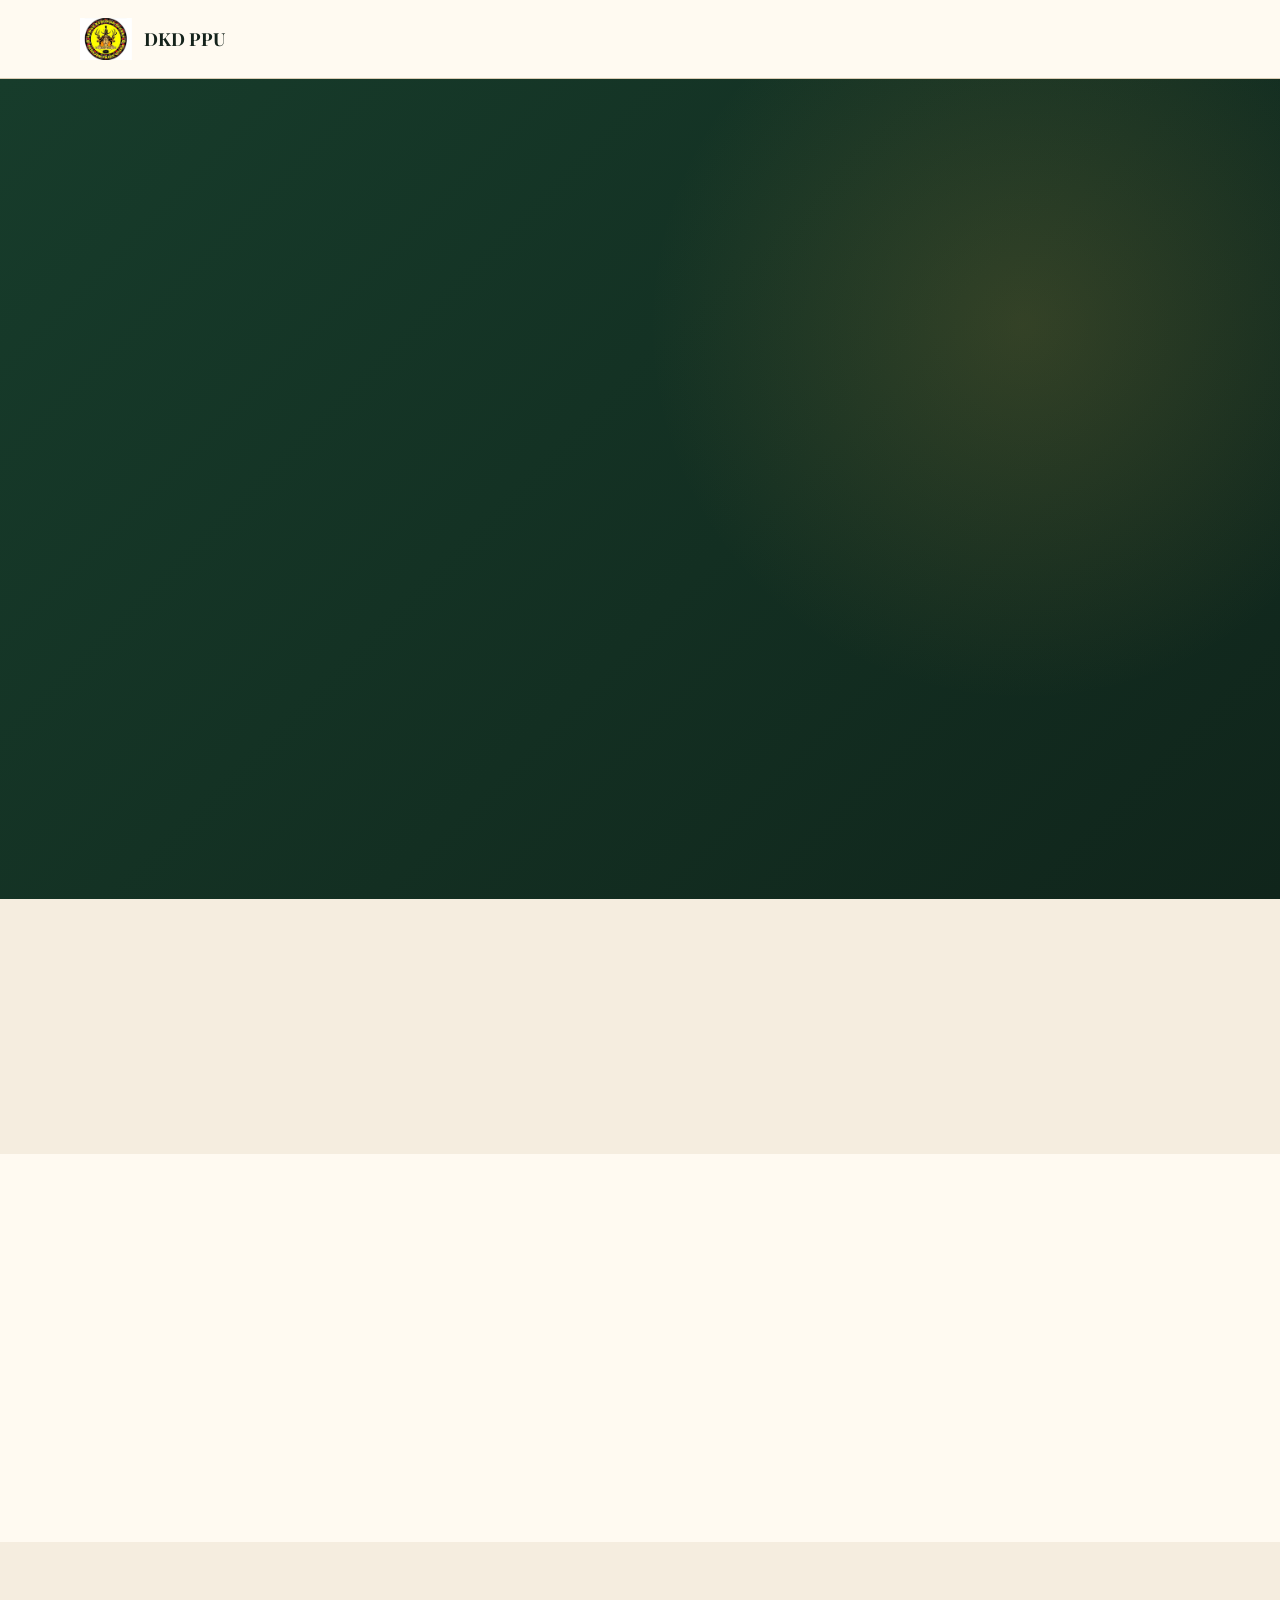
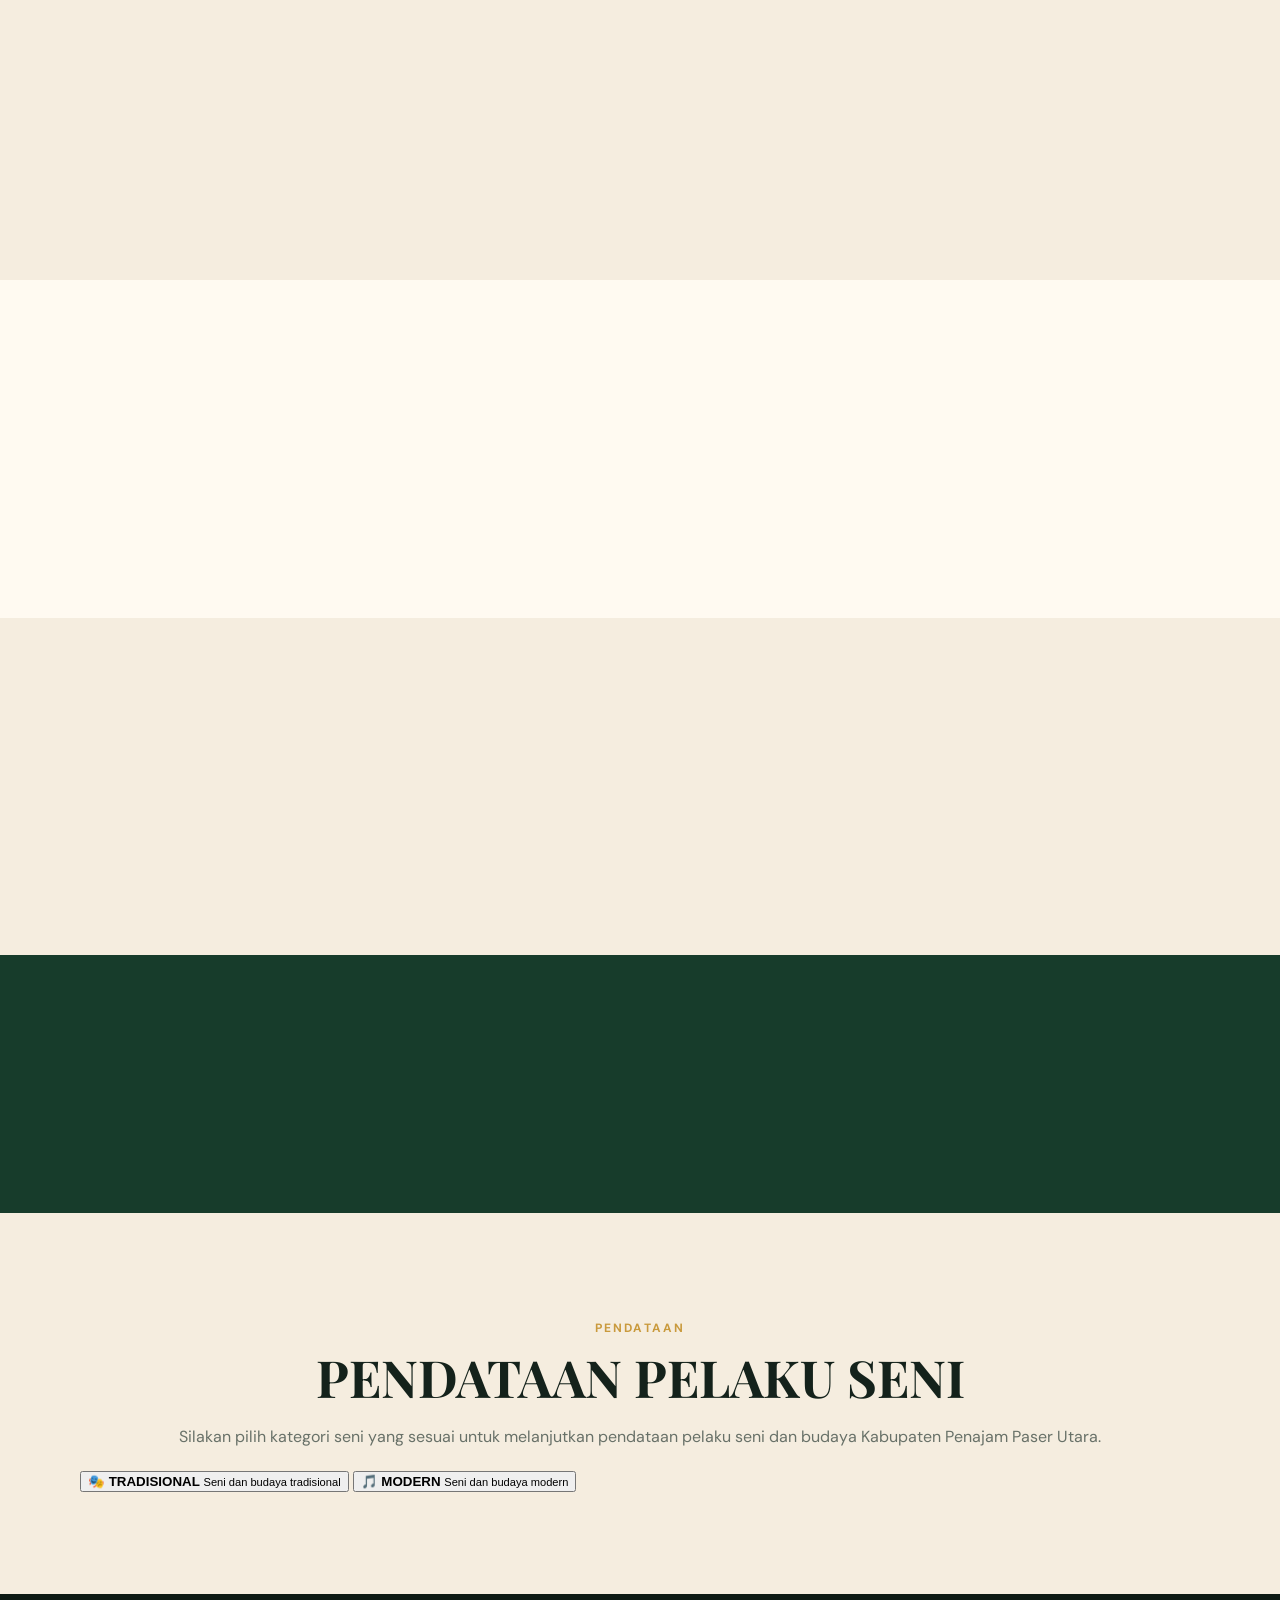
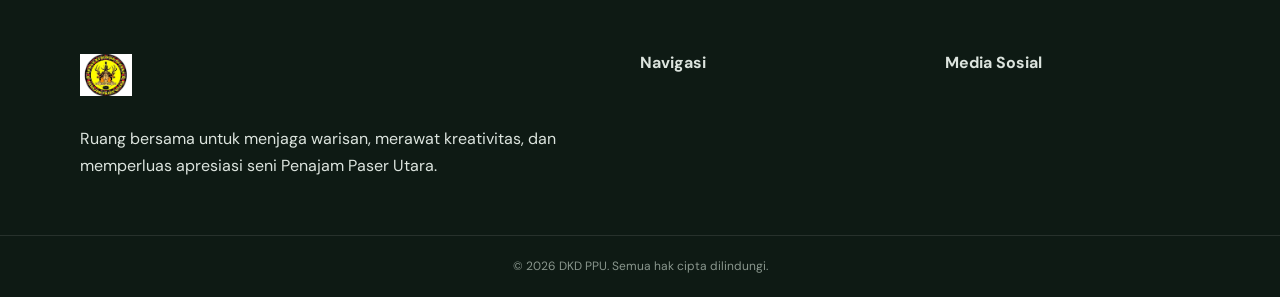
==== index.html @ d5e1d44a "Tambah halaman pendataan pelaku seni" ====
<!doctype html>
<html lang="id">
<head>
<meta charset="utf-8"><meta name="viewport" content="width=device-width,initial-scale=1">
<meta name="description" content="Dewan Kesenian Daerah Penajam Paser Utara">
<title>DKD PPU</title>
<link rel="icon" href="assets/logo-dkd-ppu.png">
<link rel="stylesheet" href="style.css">
</head>
<body>
<header class="site-header"><div class="container nav-wrap">
<a class="brand" href="#beranda"><img src="assets/logo-dkd-ppu.png"><span><strong id="brand-name">DKD PPU</strong><small id="brand-tagline"></small></span></a>
<button class="menu-toggle">☰</button><nav class="nav" id="nav"></nav>
</div></header>
<main>
<section id="beranda" class="hero section"><div class="container hero-grid">
<div class="hero-copy reveal"><span class="eyebrow" id="hero-eyebrow"></span><h1 id="hero-title"></h1><p id="hero-text"></p><div class="hero-actions"><a class="btn btn-primary" href="#program">Lihat Program</a><a class="btn btn-ghost" href="#kontak">Hubungi DKD PPU</a></div></div>
<div class="hero-art reveal"><div class="sun"></div><div class="art-ring ring-1"></div><div class="art-ring ring-2"></div><div class="mask-art">✦</div><div class="leaf leaf-1">❯</div><div class="leaf leaf-2">❮</div><div class="art-caption">TRADISI × EKSPRESI BARU</div></div>
</div></section>
<section id="profil" class="section section-light"><div class="container two-col"><div class="section-heading reveal"><span class="eyebrow">Tentang Kami</span><h2 id="profile-title"></h2></div><div class="reveal"><p id="profile-text"></p><div class="mini-stats" id="stats"></div></div></div></section>
<section id="program" class="section"><div class="container"><div class="section-heading center reveal"><span class="eyebrow">Program</span><h2>Satu Panggung untuk Banyak Ekspresi</h2><p>Kelola program langsung dari menu admin.</p></div><div class="card-grid" id="program-list"></div></div></section>
<section id="berita" class="section section-light"><div class="container"><div class="section-heading reveal"><span class="eyebrow">Berita</span><h2>Kabar Terbaru DKD PPU</h2></div><div class="news-grid" id="news-list"></div></div></section>
<section id="galeri" class="section"><div class="container"><div class="section-heading center reveal"><span class="eyebrow">Galeri</span><h2>Ruang Visual dan Karya</h2></div><div class="gallery-grid" id="gallery-list"></div></div></section>
<section id="agenda" class="section section-light"><div class="container"><div class="section-heading reveal"><span class="eyebrow">Agenda</span><h2>Agenda Kegiatan</h2></div><div class="agenda-list" id="agenda-list"></div></div></section>
<section id="kontak" class="section contact-section"><div class="container contact-card reveal"><div><span class="eyebrow">Kontak</span><h2 id="contact-title"></h2><p id="contact-intro"></p></div><div class="contact-details" id="contact-details"></div></div></section>
<section id="pendataan" class="section section-light">
  <div class="container">
    <div class="section-heading center">
      <span class="eyebrow">PENDATAAN</span>
      <h2>PENDATAAN PELAKU SENI</h2>
      <p>
        Silakan pilih kategori seni yang sesuai untuk melanjutkan pendataan
        pelaku seni dan budaya Kabupaten Penajam Paser Utara.
      </p>
    </div>

    <div class="pendataan-pilihan">
      <button type="button" class="pendataan-card" onclick="pilihKategori('TRADISIONAL')">
        <span class="pendataan-icon">🎭</span>
        <strong>TRADISIONAL</strong>
        <small>Seni dan budaya tradisional</small>
      </button>

      <button type="button" class="pendataan-card" onclick="pilihKategori('MODERN')">
        <span class="pendataan-icon">🎵</span>
        <strong>MODERN</strong>
        <small>Seni dan budaya modern</small>
      </button>
    </div>

    <div id="form-pendataan" class="pendataan-form-wrap" style="display:none;">
      <form id="formPelakuSeni">

        <input type="hidden" id="kategori" name="kategori">

        <h3>Form Pendataan Pelaku Seni</h3>
        <p id="kategoriTerpilih"></p>

        <div class="form-group">
          <label for="nama_individu_group">
            Nama Individu atau Group <span>*</span>
          </label>
          <input
            type="text"
            id="nama_individu_group"
            name="nama_individu_group"
            required
            placeholder="Masukkan nama individu atau group">
        </div>

        <div class="form-group">
          <label for="jenis_pelaku">Jenis Pelaku</label>
          <select id="jenis_pelaku" name="jenis_pelaku">
            <option value="">-- Pilih Jenis Pelaku --</option>
            <option value="Seniman">Seniman</option>
            <option value="Sanggar">Sanggar</option>
            <option value="Komunitas">Komunitas</option>
            <option value="Pelaku Budaya">Pelaku Budaya</option>
            <option value="Band">Band</option>
          </select>
        </div>

        <div class="form-group">
          <label for="bidang_seni">Bidang Seni</label>
          <select id="bidang_seni" name="bidang_seni">
            <option value="">-- Pilih Bidang Seni --</option>
            <option value="Seni Musik">Seni Musik</option>
            <option value="Seni Tari">Seni Tari</option>
            <option value="Seni Teater">Seni Teater</option>
            <option value="Seni Rupa">Seni Rupa</option>
            <option value="Seni Sastra">Seni Sastra</option>
            <option value="Seni Tradisi">Seni Tradisi</option>
            <option value="Seni Film">Seni Film</option>
            <option value="Seni Pertunjukan">Seni Pertunjukan</option>
            <option value="Lainnya">Lainnya</option>
          </select>
        </div>

        <div class="form-row">
          <div class="form-group">
            <label for="kecamatan">Kecamatan</label>
            <input
              type="text"
              id="kecamatan"
              name="kecamatan"
              placeholder="Nama kecamatan">
          </div>

          <div class="form-group">
            <label for="desa_kelurahan">Desa/Kelurahan</label>
            <input
              type="text"
              id="desa_kelurahan"
              name="desa_kelurahan"
              placeholder="Nama desa/kelurahan">
          </div>
        </div>

        <div class="form-group">
          <label for="alamat">Alamat</label>
          <textarea
            id="alamat"
            name="alamat"
            rows="3"
            placeholder="Alamat lengkap"></textarea>
        </div>

        <div class="form-group">
          <label for="nomor_whatsapp">Nomor WhatsApp</label>
          <input
            type="tel"
            id="nomor_whatsapp"
            name="nomor_whatsapp"
            placeholder="Contoh: 081234567890">
        </div>

        <div class="form-group">
          <label for="email">Email</label>
          <input
            type="email"
            id="email"
            name="email"
            placeholder="Alamat email">
        </div>

        <div class="form-group">
          <label for="deskripsi_singkat">Deskripsi Singkat</label>
          <textarea
            id="deskripsi_singkat"
            name="deskripsi_singkat"
            rows="4"
            placeholder="Tuliskan keterangan singkat tentang individu atau group"></textarea>
        </div>

        <div class="pendataan-info">
          <strong>Catatan:</strong>
          Fitur upload foto profil dan lampiran identitas akan diaktifkan
          setelah penyimpanan file aman tersedia.
        </div>

        <button type="submit" class="btn-submit">
          KIRIM DATA PENDATAAN
        </button>

        <div id="hasilPendataan"></div>

      </form>
    </div>
  </div>
</section>
</main>
<footer class="site-footer"><div class="container footer-grid"><div><img class="footer-logo" src="assets/logo-dkd-ppu.png"><p id="footer-text">Ruang bersama untuk menjaga warisan, merawat kreativitas, dan memperluas apresiasi seni Penajam Paser Utara.</p></div><div><strong>Navigasi</strong><div class="footer-links" id="footer-links"></div></div><div><strong>Media Sosial</strong><div class="social-links" id="social-links"></div></div></div><div class="copyright">© 2026 DKD PPU. Semua hak cipta dilindungi.</div></footer>
<div class="modal" id="modal">
  <div class="modal-backdrop"></div>

  <article class="modal-box news-modal">
    <button class="modal-close" aria-label="Tutup">×</button>

    <div class="modal-art" id="modal-art"></div>

    <div class="modal-meta" id="modal-meta"></div>

    <h2 id="modal-title"></h2>

    <p class="modal-excerpt" id="modal-excerpt"></p>

    <div class="modal-content" id="modal-content"></div>
  </article>
</div>
<button class="to-top" id="to-top">↑</button>
  <script>
window.DKD_API_BASE="https://dkd-ppu-media-api.dewankeseniandaerah-kabppu.workers.dev";
</script>
<script src="script.js"></script>
</body>
</html>
---- style.css ----
@import url('https://fonts.googleapis.com/css2?family=DM+Sans:wght@400;500;600;700&family=Playfair+Display:wght@600;700&display=swap');
:root{--ink:#14221b;--green:#173c2b;--gold:#c99a3d;--red:#9f3f2f;--cream:#f5eddf;--paper:#fffaf1;--line:#d9cbb4;--shadow:0 18px 50px rgba(20,34,27,.12);--radius:24px}
*{box-sizing:border-box}html{scroll-behavior:smooth}body{margin:0;font-family:"DM Sans",sans-serif;color:var(--ink);background:var(--paper);line-height:1.7}a{text-decoration:none;color:inherit}.container{width:min(1120px,calc(100% - 40px));margin:auto}.section{padding:100px 0;overflow:hidden}.section-light{background:var(--cream)}
.site-header{position:sticky;top:0;z-index:20;background:rgba(255,250,241,.94);backdrop-filter:blur(12px);border-bottom:1px solid var(--line)}.nav-wrap{min-height:78px;display:flex;align-items:center;justify-content:space-between}.brand{display:flex;gap:12px;align-items:center}.brand img,.footer-logo{width:52px;height:52px;object-fit:contain}.brand strong{display:block;font:700 18px "Playfair Display"}.brand small{color:#6b746d}.nav{display:flex;gap:22px;font-weight:600;font-size:14px}.nav a{padding:28px 0}.menu-toggle{display:none;border:0;background:none;font-size:28px}
.hero{min-height:720px;background:radial-gradient(circle at 80% 30%,rgba(201,154,61,.18),transparent 32%),linear-gradient(135deg,#173c2b,#10251b);color:#fff}.hero-grid{display:grid;grid-template-columns:1.05fr .95fr;gap:60px;align-items:center;min-height:620px}.eyebrow{letter-spacing:.18em;font-size:12px;font-weight:700;color:var(--gold);display:inline-block;margin-bottom:12px}.hero h1{font:700 clamp(48px,7vw,82px)/1.02 "Playfair Display";margin:0 0 24px}.hero p{font-size:18px;max-width:620px;color:#e7eee9}.hero-actions{display:flex;gap:14px;flex-wrap:wrap;margin-top:30px}.btn{display:inline-flex;padding:13px 20px;border-radius:999px;font-weight:700}.btn-primary{background:var(--gold);color:#1d261e}.btn-ghost{border:1px solid rgba(255,255,255,.35)}
.hero-art{height:520px;position:relative;display:grid;place-items:center}.sun{width:290px;height:290px;border-radius:50%;background:rgba(201,154,61,.12);border:1px solid rgba(201,154,61,.35)}.art-ring{position:absolute;border:1px solid rgba(201,154,61,.55);border-radius:50%;animation:spin 20s linear infinite}.ring-1{width:390px;height:390px}.ring-2{width:470px;height:470px;animation-direction:reverse;animation-duration:28s}.mask-art{position:absolute;width:150px;height:150px;border-radius:45%;display:grid;place-items:center;font-size:62px;background:linear-gradient(145deg,var(--gold),#6d3c25);box-shadow:0 25px 80px rgba(0,0,0,.35)}.leaf{position:absolute;font-size:74px;color:var(--red);animation:float 4s ease-in-out infinite}.leaf-1{top:75px;right:20px}.leaf-2{bottom:65px;left:30px}.art-caption{position:absolute;bottom:30px;letter-spacing:.25em;font-size:11px;color:#cbbf9f}
.two-col{display:grid;grid-template-columns:.8fr 1.2fr;gap:80px}.section-heading h2{font:700 clamp(34px,4vw,54px)/1.08 "Playfair Display";margin:0 0 18px}.section-heading p{color:#687168}.mini-stats{display:flex;gap:28px;flex-wrap:wrap;margin-top:35px}.mini-stats div{display:grid}.mini-stats strong{font:700 34px "Playfair Display";color:var(--red)}.mini-stats span{font-size:12px;text-transform:uppercase;letter-spacing:.08em;color:#6b746d}.center{text-align:center}
.card-grid{display:grid;grid-template-columns:repeat(4,1fr);gap:18px;margin-top:50px}.program-card{background:#fffaf1;border:1px solid var(--line);border-radius:var(--radius);padding:24px;min-height:320px;box-shadow:var(--shadow);transition:.35s}.program-card:hover{transform:translateY(-8px)}.card-top{display:flex;justify-content:space-between}.number{color:var(--red)}.tag,.meta{font-size:10px;letter-spacing:.1em;color:#6b746d}.program-icon{font-size:48px;color:var(--gold);margin:35px 0 15px}.program-card h3,.news-card h3,.agenda-item h3{font:700 23px/1.2 "Playfair Display";margin:0 0 10px}.program-card p,.news-card p,.agenda-item p{color:#687168;margin:0}
.news-grid{display:grid;grid-template-columns:repeat(3,1fr);gap:20px;margin-top:45px}.news-card{background:#fff;border:1px solid var(--line);border-radius:var(--radius);overflow:hidden}.news-art{height:180px;display:grid;place-items:center;background:linear-gradient(135deg,var(--green),#bd8e37);font-size:72px;color:#fff}.news-img{width:100%;height:180px;object-fit:cover}.tone-1{background:linear-gradient(135deg,#9f3f2f,#d2a34a)}.tone-2{background:linear-gradient(135deg,#245b42,#9f3f2f)}.news-body{padding:24px}.meta{font-weight:700;color:var(--red);margin-bottom:10px}
.gallery-grid{display:grid;grid-template-columns:repeat(4,1fr);gap:18px;margin-top:45px}.gallery-card{min-height:270px;border:0;border-radius:var(--radius);padding:28px;text-align:left;color:#fff;display:flex;flex-direction:column;justify-content:flex-end;cursor:pointer;box-shadow:var(--shadow);transition:.35s;overflow:hidden}.gallery-card:hover{transform:translateY(-7px)}.gallery-card img{width:calc(100% + 56px);height:180px;object-fit:cover;margin:-28px -28px auto}.gallery-symbol{font-size:80px;align-self:center;margin:auto}.gallery-card strong{font:700 24px "Playfair Display"}.gallery-card small{opacity:.8}.tone-red{background:linear-gradient(150deg,#6e2c24,#ba7d35)}.tone-gold{background:linear-gradient(150deg,#8b6828,#e1bd69);color:#20251f}.tone-green{background:linear-gradient(150deg,#123727,#4f815d)}.tone-dark{background:linear-gradient(150deg,#151d19,#704734)}
.agenda-list{max-width:850px;margin-top:45px;display:grid;gap:14px}.agenda-item{display:flex;gap:24px;align-items:center;background:#fff;border:1px solid var(--line);border-radius:20px;padding:18px 22px}.agenda-date{width:76px;height:76px;border-radius:16px;background:var(--green);color:#fff;display:grid;place-content:center;text-align:center;flex:none}.agenda-date strong{font:700 30px "Playfair Display";line-height:1}.agenda-date span{font-size:11px;letter-spacing:.12em}
.contact-section{background:var(--green);color:#fff}.contact-card{display:grid;grid-template-columns:1fr 1fr;gap:70px;align-items:center}.contact-details{display:grid;grid-template-columns:1fr 1fr;gap:20px}.contact-details div{border-top:1px solid rgba(255,255,255,.2);padding-top:14px}.contact-details small{display:block;color:#cbbf9f}.contact-section .eyebrow{color:var(--gold)}
.site-footer{background:#0e1a14;color:#dce4de;padding:55px 0 0}.footer-grid{display:grid;grid-template-columns:1.4fr .7fr .7fr;gap:50px}.footer-links,.social-links{display:grid;gap:8px;margin-top:12px;color:#aab6ae}.copyright{margin-top:40px;border-top:1px solid rgba(255,255,255,.1);padding:20px;text-align:center;color:#89968d;font-size:12px}
.reveal,.reveal-card{opacity:0;transform:translateY(28px);transition:.7s;transition-delay:var(--delay,0ms)}.visible{opacity:1;transform:none}.modal{position:fixed;inset:0;display:none;place-items:center;z-index:50}.modal.show{display:grid}.modal-backdrop{position:absolute;inset:0;background:rgba(0,0,0,.7)}.modal-box{position:relative;width:min(560px,calc(100% - 30px));background:var(--paper);border-radius:25px;padding:25px;z-index:1}.modal-close{position:absolute;right:15px;top:10px;border:0;background:none;font-size:32px;cursor:pointer}.modal-art{height:280px;border-radius:18px;display:grid;place-items:center;font-size:100px;color:#fff;margin-bottom:20px}.modal-art img{width:100%;height:100%;object-fit:cover;border-radius:18px}.to-top{position:fixed;right:20px;bottom:20px;width:44px;height:44px;border:0;border-radius:50%;background:var(--gold);display:none;z-index:25;cursor:pointer;font-size:20px}.to-top.show{display:block}
@keyframes spin{to{transform:rotate(360deg)}}@keyframes float{50%{transform:translateY(-14px) rotate(5deg)}}
@media(max-width:900px){.nav{display:none;position:absolute;top:78px;left:0;right:0;background:var(--paper);padding:15px 20px;flex-direction:column}.nav.open{display:flex}.nav a{padding:9px 0}.menu-toggle{display:block}.hero-grid,.two-col,.contact-card{grid-template-columns:1fr}.hero-art{height:390px}.card-grid,.gallery-grid{grid-template-columns:repeat(2,1fr)}.news-grid{grid-template-columns:1fr}.footer-grid{grid-template-columns:1fr 1fr}}
@media(max-width:560px){.container{width:calc(100% - 28px)}.section{padding:75px 0}.hero h1{font-size:46px}.hero-art{height:320px}.sun{width:210px;height:210px}.ring-1{width:280px;height:280px}.ring-2{width:340px;height:340px}.card-grid,.gallery-grid,.contact-details,.footer-grid{grid-template-columns:1fr}}
/* =========================
   BERITA LENGKAP
========================= */

.news-clickable{
  cursor:pointer;
  transition:.35s;
}

.news-clickable:hover{
  transform:translateY(-7px);
  box-shadow:var(--shadow);
}

.news-clickable:focus{
  outline:3px solid rgba(201,154,61,.55);
  outline-offset:4px;
}

.news-read{
  display:inline-block;
  margin-top:18px;
  color:var(--red);
  font-weight:700;
  font-size:13px;
}

.news-modal{
  width:min(780px,calc(100% - 30px));
  max-height:90vh;
  overflow-y:auto;
  padding:28px;
}

.news-modal-art{
  height:300px;
  background:linear-gradient(135deg,var(--green),#bd8e37);
}

.news-modal-art span{
  font-size:100px;
}

.modal-meta{
  margin-top:18px;
  color:var(--red);
  font-size:12px;
  font-weight:700;
  letter-spacing:.08em;
  text-transform:uppercase;
}

.news-modal h2{
  font:700 clamp(30px,4vw,48px)/1.12 "Playfair Display";
  margin:10px 0 16px;
}

.modal-excerpt{
  font-size:17px;
  color:#687168;
  border-left:3px solid var(--gold);
  padding-left:16px;
}

.modal-content{
  margin-top:25px;
  font-size:16px;
  line-height:1.85;
}

.modal-content h2,
.modal-content h3,
.modal-content h4{
  font-family:"Playfair Display";
  margin-top:25px;
}

.modal-content a{
  color:var(--red);
  text-decoration:underline;
}

@media(max-width:560px){
  .news-modal{
    padding:20px;
    max-height:88vh;
  }

  .news-modal-art{
    height:210px;
  }
}
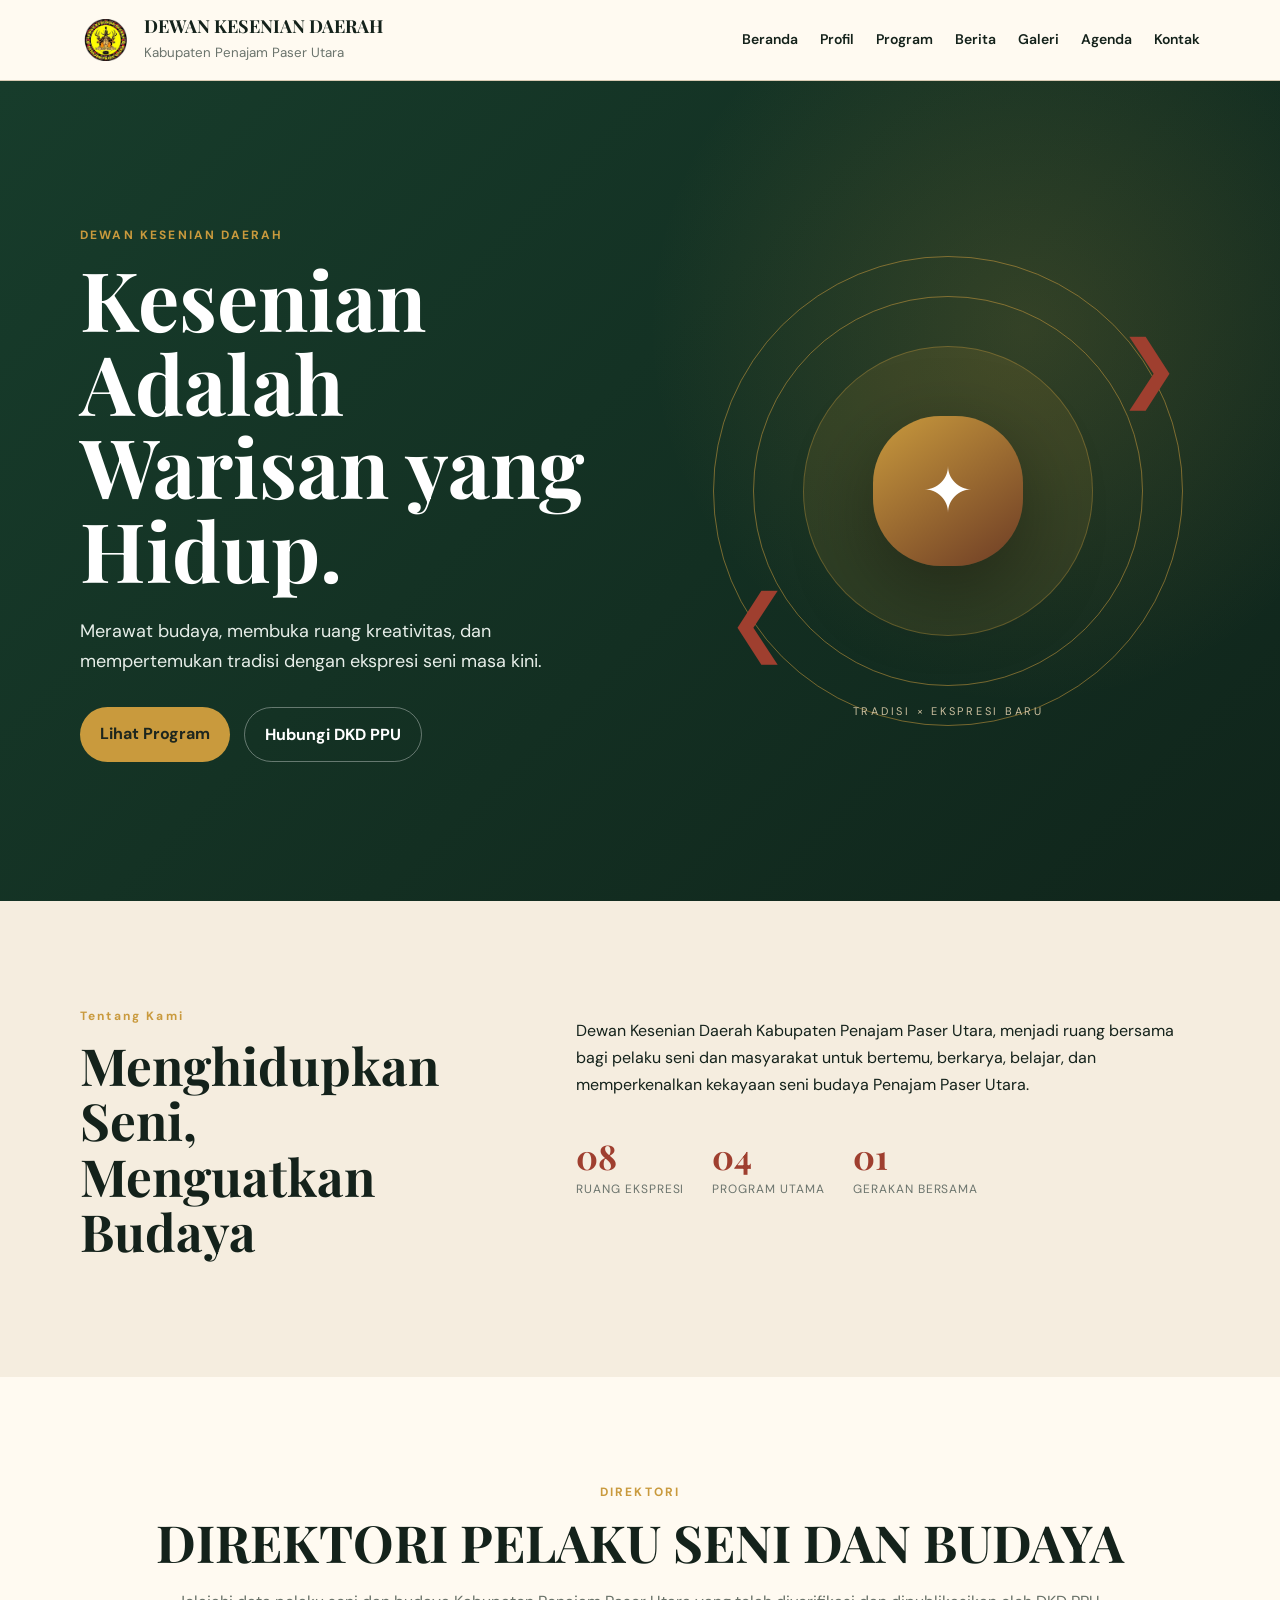
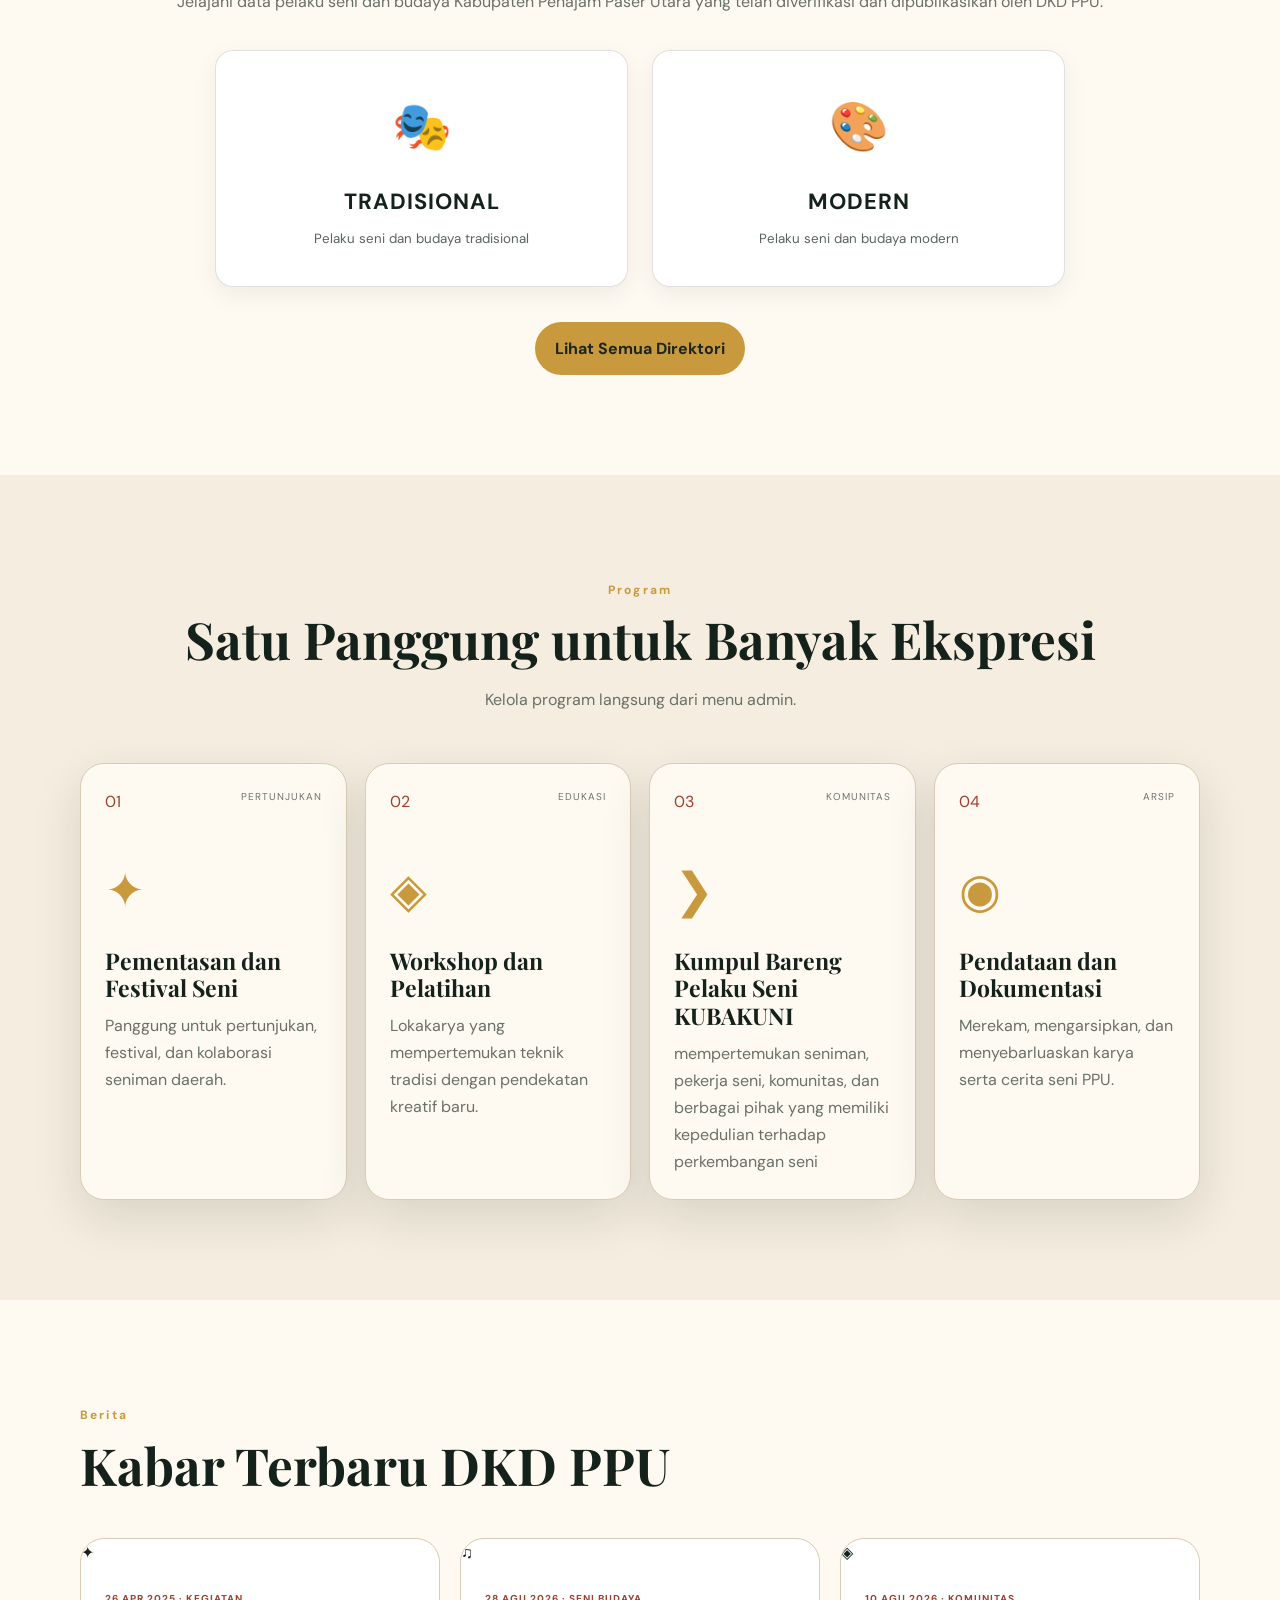
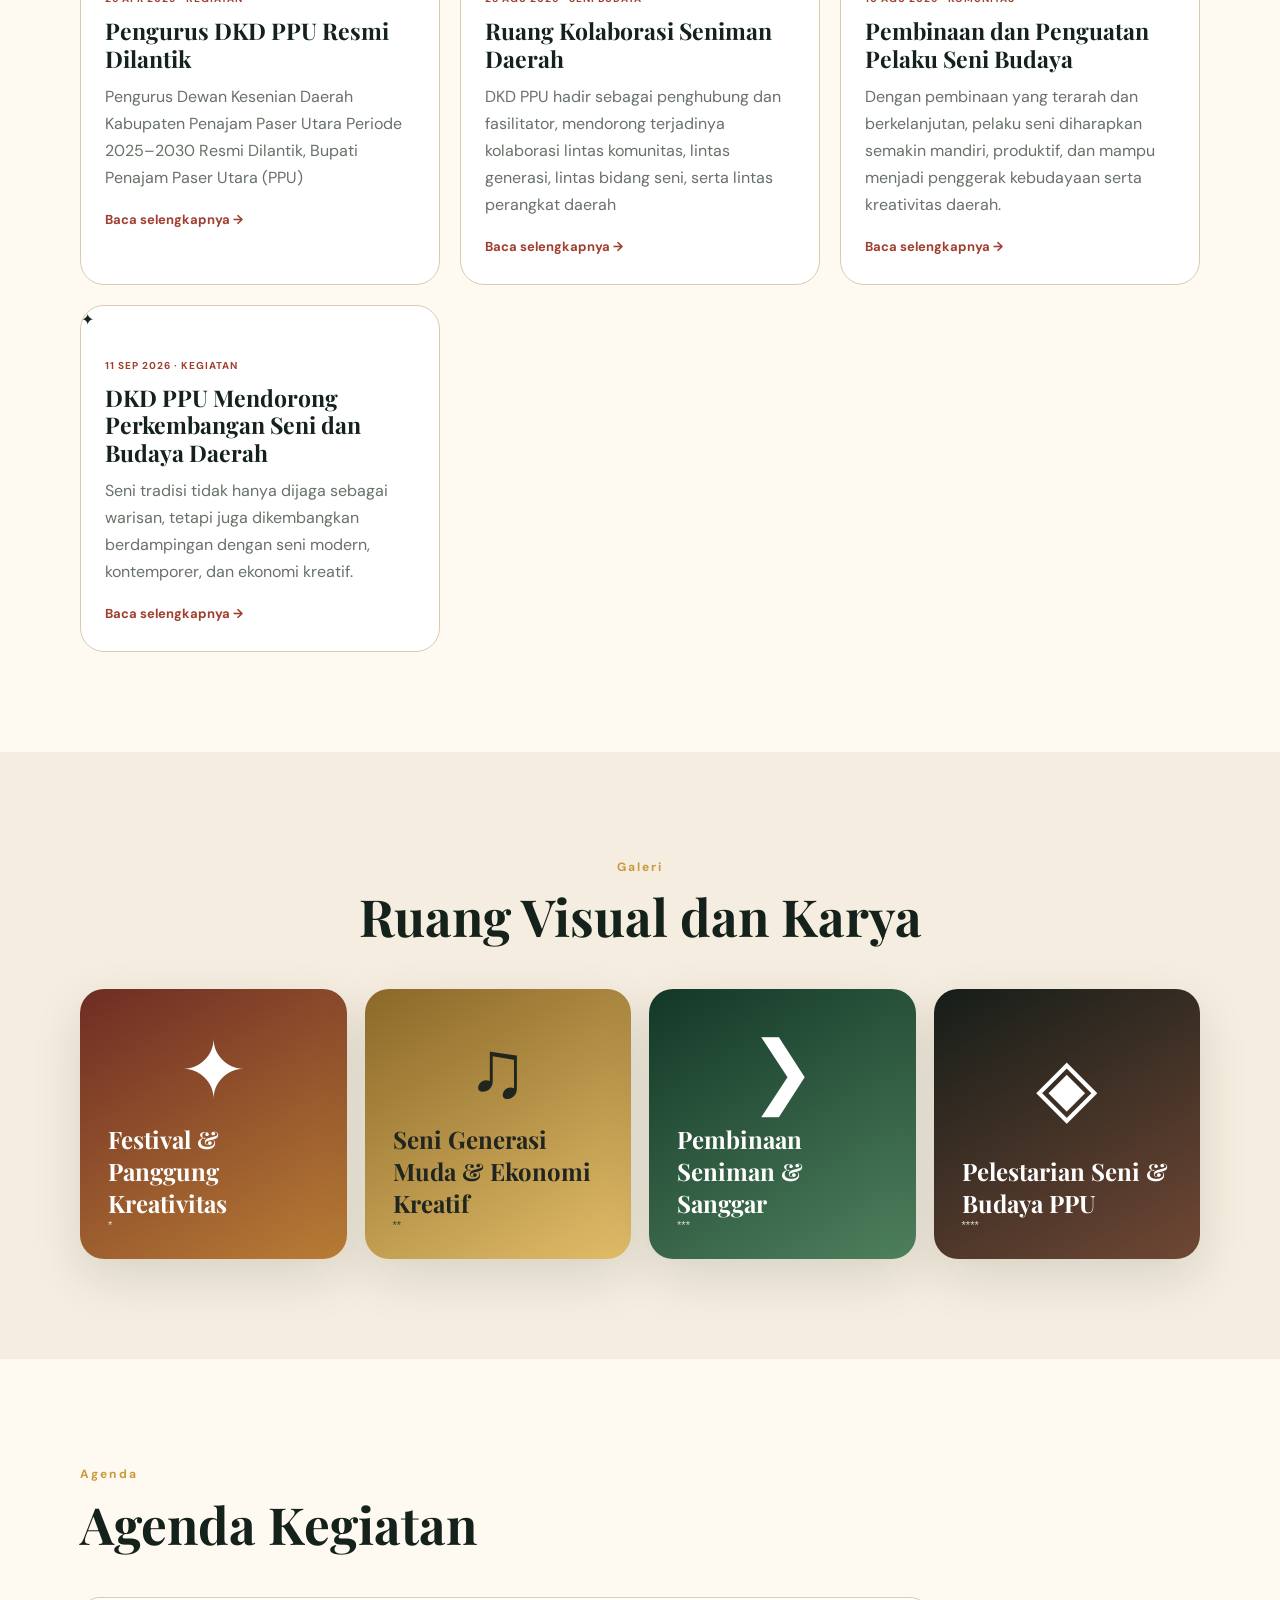
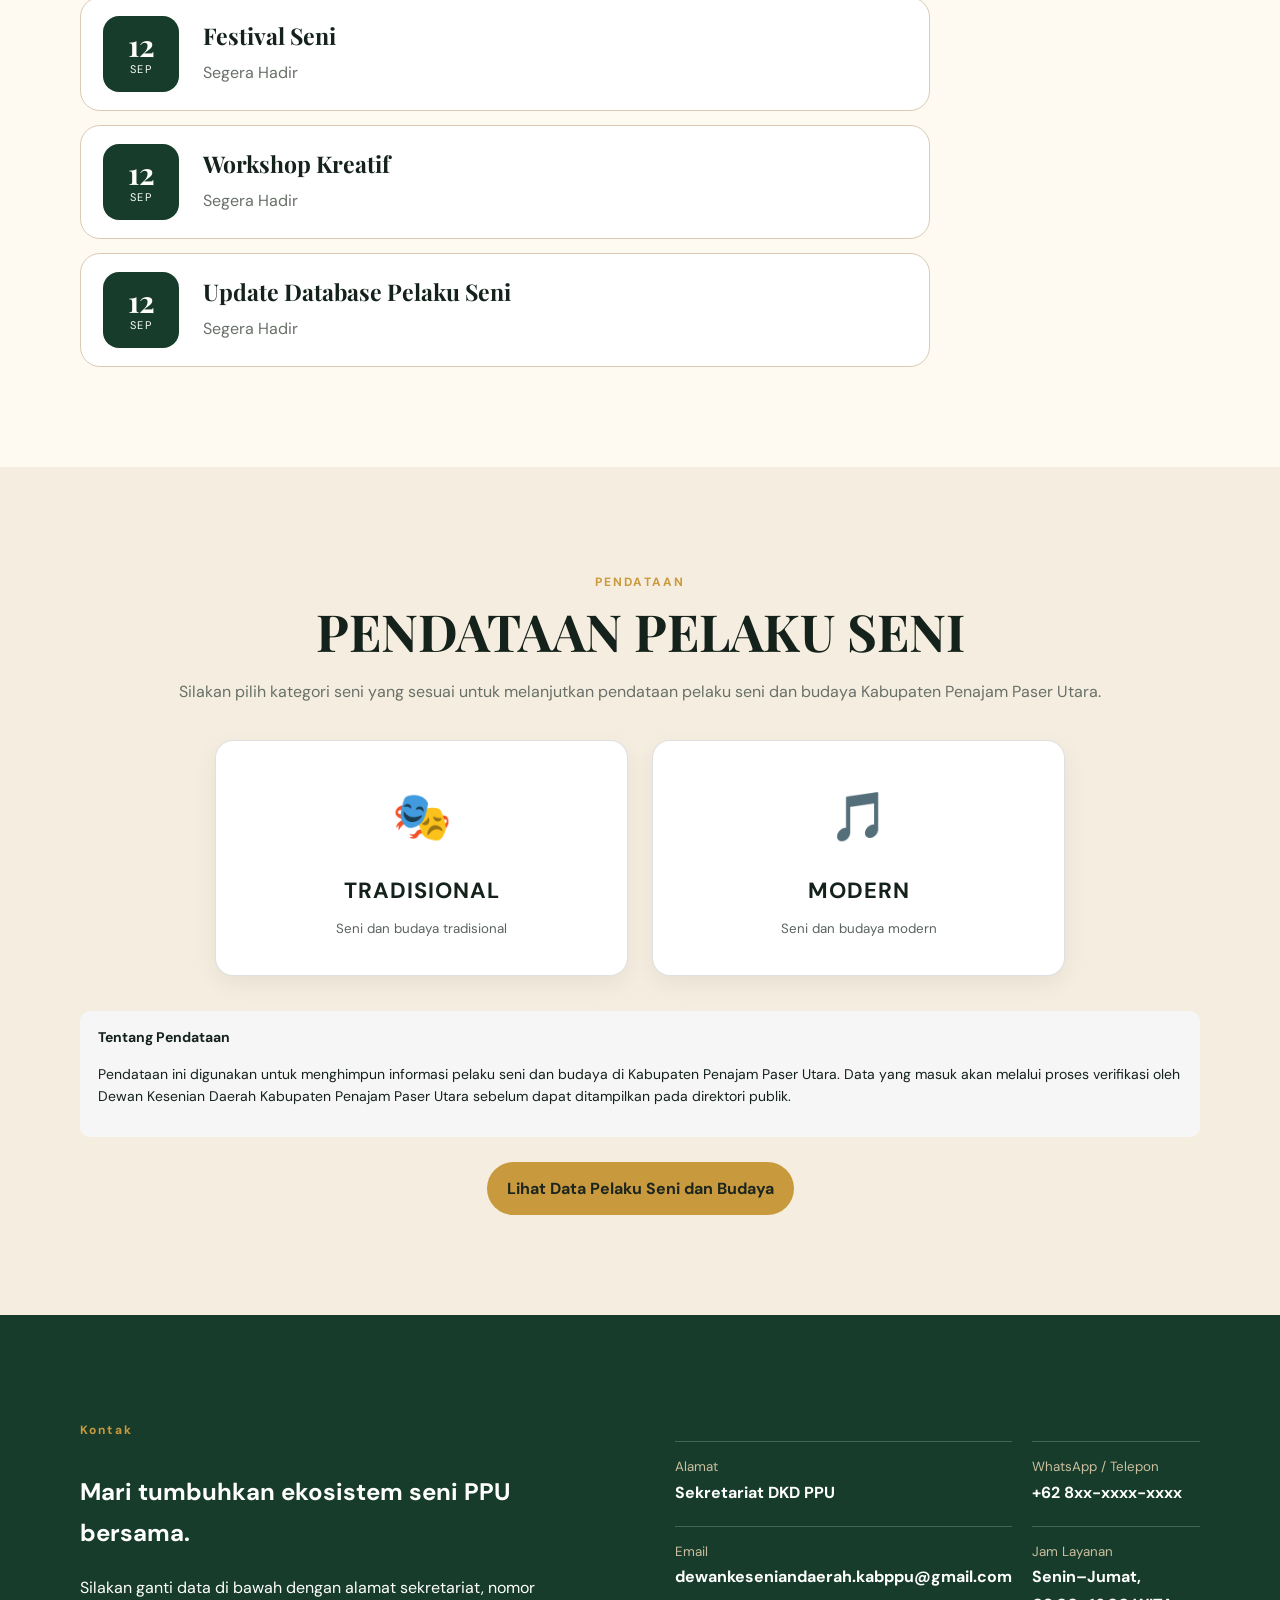
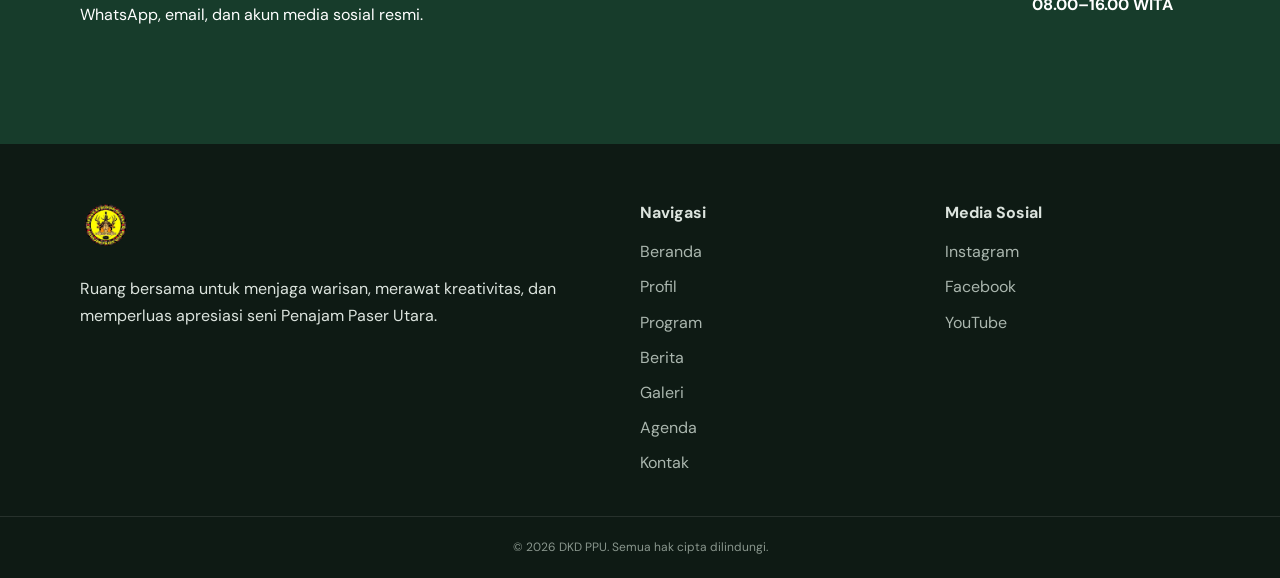
==== commit 104012a6: "Hubungkan halaman utama dengan direktori dan pendataan" ====
--- a/index.html
+++ b/index.html
@@ -1,196 +1,609 @@
 <!doctype html>
 <html lang="id">
 <head>
-<meta charset="utf-8"><meta name="viewport" content="width=device-width,initial-scale=1">
-<meta name="description" content="Dewan Kesenian Daerah Penajam Paser Utara">
+<meta charset="utf-8">
+<meta name="viewport" content="width=device-width,initial-scale=1">
+
+<meta name="description"
+content="Dewan Kesenian Daerah Kabupaten Penajam Paser Utara">
+
 <title>DKD PPU</title>
+
 <link rel="icon" href="assets/logo-dkd-ppu.png">
 <link rel="stylesheet" href="style.css">
 </head>
+
 <body>
-<header class="site-header"><div class="container nav-wrap">
-<a class="brand" href="#beranda"><img src="assets/logo-dkd-ppu.png"><span><strong id="brand-name">DKD PPU</strong><small id="brand-tagline"></small></span></a>
-<button class="menu-toggle">☰</button><nav class="nav" id="nav"></nav>
-</div></header>
+
+<!-- =========================
+     HEADER
+========================= -->
+<header class="site-header">
+  <div class="container nav-wrap">
+
+    <a class="brand" href="#beranda">
+      <img src="assets/logo-dkd-ppu.png" alt="Logo DKD PPU">
+      <span>
+        <strong id="brand-name">DKD PPU</strong>
+        <small id="brand-tagline"></small>
+      </span>
+    </a>
+
+    <button class="menu-toggle" type="button">☰</button>
+
+    <nav class="nav" id="nav"></nav>
+
+  </div>
+</header>
+
+
 <main>
-<section id="beranda" class="hero section"><div class="container hero-grid">
-<div class="hero-copy reveal"><span class="eyebrow" id="hero-eyebrow"></span><h1 id="hero-title"></h1><p id="hero-text"></p><div class="hero-actions"><a class="btn btn-primary" href="#program">Lihat Program</a><a class="btn btn-ghost" href="#kontak">Hubungi DKD PPU</a></div></div>
-<div class="hero-art reveal"><div class="sun"></div><div class="art-ring ring-1"></div><div class="art-ring ring-2"></div><div class="mask-art">✦</div><div class="leaf leaf-1">❯</div><div class="leaf leaf-2">❮</div><div class="art-caption">TRADISI × EKSPRESI BARU</div></div>
-</div></section>
-<section id="profil" class="section section-light"><div class="container two-col"><div class="section-heading reveal"><span class="eyebrow">Tentang Kami</span><h2 id="profile-title"></h2></div><div class="reveal"><p id="profile-text"></p><div class="mini-stats" id="stats"></div></div></div></section>
-<section id="program" class="section"><div class="container"><div class="section-heading center reveal"><span class="eyebrow">Program</span><h2>Satu Panggung untuk Banyak Ekspresi</h2><p>Kelola program langsung dari menu admin.</p></div><div class="card-grid" id="program-list"></div></div></section>
-<section id="berita" class="section section-light"><div class="container"><div class="section-heading reveal"><span class="eyebrow">Berita</span><h2>Kabar Terbaru DKD PPU</h2></div><div class="news-grid" id="news-list"></div></div></section>
-<section id="galeri" class="section"><div class="container"><div class="section-heading center reveal"><span class="eyebrow">Galeri</span><h2>Ruang Visual dan Karya</h2></div><div class="gallery-grid" id="gallery-list"></div></div></section>
-<section id="agenda" class="section section-light"><div class="container"><div class="section-heading reveal"><span class="eyebrow">Agenda</span><h2>Agenda Kegiatan</h2></div><div class="agenda-list" id="agenda-list"></div></div></section>
-<section id="kontak" class="section contact-section"><div class="container contact-card reveal"><div><span class="eyebrow">Kontak</span><h2 id="contact-title"></h2><p id="contact-intro"></p></div><div class="contact-details" id="contact-details"></div></div></section>
+
+<!-- =========================
+     BERANDA
+========================= -->
+<section id="beranda" class="hero section">
+
+  <div class="container hero-grid">
+
+    <div class="hero-copy reveal">
+
+      <span class="eyebrow" id="hero-eyebrow"></span>
+
+      <h1 id="hero-title"></h1>
+
+      <p id="hero-text"></p>
+
+      <div class="hero-actions">
+
+        <a class="btn btn-primary" href="#program">
+          Lihat Program
+        </a>
+
+        <a class="btn btn-ghost" href="#kontak">
+          Hubungi DKD PPU
+        </a>
+
+      </div>
+
+    </div>
+
+
+    <div class="hero-art reveal">
+
+      <div class="sun"></div>
+
+      <div class="art-ring ring-1"></div>
+      <div class="art-ring ring-2"></div>
+
+      <div class="mask-art">✦</div>
+
+      <div class="leaf leaf-1">❯</div>
+      <div class="leaf leaf-2">❮</div>
+
+      <div class="art-caption">
+        TRADISI × EKSPRESI BARU
+      </div>
+
+    </div>
+
+  </div>
+
+</section>
+
+
+<!-- =========================
+     PROFIL
+========================= -->
+<section id="profil" class="section section-light">
+
+  <div class="container two-col">
+
+    <div class="section-heading reveal">
+
+      <span class="eyebrow">
+        Tentang Kami
+      </span>
+
+      <h2 id="profile-title"></h2>
+
+    </div>
+
+
+    <div class="reveal">
+
+      <p id="profile-text"></p>
+
+      <div class="mini-stats" id="stats"></div>
+
+    </div>
+
+  </div>
+
+</section>
+
+
+<!-- =========================
+     DIREKTORI
+========================= -->
+<section id="direktori" class="section">
+
+  <div class="container">
+
+    <div class="section-heading center reveal">
+
+      <span class="eyebrow">
+        DIREKTORI
+      </span>
+
+      <h2>
+        DIREKTORI PELAKU SENI DAN BUDAYA
+      </h2>
+
+      <p>
+        Jelajahi data pelaku seni dan budaya Kabupaten
+        Penajam Paser Utara yang telah diverifikasi dan
+        dipublikasikan oleh DKD PPU.
+      </p>
+
+    </div>
+
+
+    <div class="pendataan-pilihan">
+
+      <a
+        href="direktori-pelaku-seni.html?kategori=TRADISIONAL"
+        class="pendataan-card">
+
+        <span class="pendataan-icon">
+          🎭
+        </span>
+
+        <strong>
+          TRADISIONAL
+        </strong>
+
+        <small>
+          Pelaku seni dan budaya tradisional
+        </small>
+
+      </a>
+
+
+      <a
+        href="direktori-pelaku-seni.html?kategori=MODERN"
+        class="pendataan-card">
+
+        <span class="pendataan-icon">
+          🎨
+        </span>
+
+        <strong>
+          MODERN
+        </strong>
+
+        <small>
+          Pelaku seni dan budaya modern
+        </small>
+
+      </a>
+
+    </div>
+
+
+    <div style="text-align:center;margin-top:30px;">
+
+      <a
+        href="direktori-pelaku-seni.html"
+        class="btn btn-primary">
+
+        Lihat Semua Direktori
+
+      </a>
+
+    </div>
+
+  </div>
+
+</section>
+
+
+<!-- =========================
+     PROGRAM
+========================= -->
+<section id="program" class="section section-light">
+
+  <div class="container">
+
+    <div class="section-heading center reveal">
+
+      <span class="eyebrow">
+        Program
+      </span>
+
+      <h2>
+        Satu Panggung untuk Banyak Ekspresi
+      </h2>
+
+      <p>
+        Kelola program langsung dari menu admin.
+      </p>
+
+    </div>
+
+    <div
+      class="card-grid"
+      id="program-list">
+    </div>
+
+  </div>
+
+</section>
+
+
+<!-- =========================
+     BERITA
+========================= -->
+<section id="berita" class="section">
+
+  <div class="container">
+
+    <div class="section-heading reveal">
+
+      <span class="eyebrow">
+        Berita
+      </span>
+
+      <h2>
+        Kabar Terbaru DKD PPU
+      </h2>
+
+    </div>
+
+    <div
+      class="news-grid"
+      id="news-list">
+    </div>
+
+  </div>
+
+</section>
+
+
+<!-- =========================
+     GALERI
+========================= -->
+<section id="galeri" class="section section-light">
+
+  <div class="container">
+
+    <div class="section-heading center reveal">
+
+      <span class="eyebrow">
+        Galeri
+      </span>
+
+      <h2>
+        Ruang Visual dan Karya
+      </h2>
+
+    </div>
+
+    <div
+      class="gallery-grid"
+      id="gallery-list">
+    </div>
+
+  </div>
+
+</section>
+
+
+<!-- =========================
+     AGENDA
+========================= -->
+<section id="agenda" class="section">
+
+  <div class="container">
+
+    <div class="section-heading reveal">
+
+      <span class="eyebrow">
+        Agenda
+      </span>
+
+      <h2>
+        Agenda Kegiatan
+      </h2>
+
+    </div>
+
+    <div
+      class="agenda-list"
+      id="agenda-list">
+    </div>
+
+  </div>
+
+</section>
+
+
+<!-- =========================
+     PENDATAAN
+========================= -->
 <section id="pendataan" class="section section-light">
+
   <div class="container">
+
     <div class="section-heading center">
-      <span class="eyebrow">PENDATAAN</span>
-      <h2>PENDATAAN PELAKU SENI</h2>
+
+      <span class="eyebrow">
+        PENDATAAN
+      </span>
+
+      <h2>
+        PENDATAAN PELAKU SENI
+      </h2>
+
       <p>
-        Silakan pilih kategori seni yang sesuai untuk melanjutkan pendataan
-        pelaku seni dan budaya Kabupaten Penajam Paser Utara.
+        Silakan pilih kategori seni yang sesuai untuk
+        melanjutkan pendataan pelaku seni dan budaya
+        Kabupaten Penajam Paser Utara.
       </p>
-    </div>
+
+    </div>
+
 
     <div class="pendataan-pilihan">
-      <button type="button" class="pendataan-card" onclick="pilihKategori('TRADISIONAL')">
-        <span class="pendataan-icon">🎭</span>
-        <strong>TRADISIONAL</strong>
-        <small>Seni dan budaya tradisional</small>
-      </button>
-
-      <button type="button" class="pendataan-card" onclick="pilihKategori('MODERN')">
-        <span class="pendataan-icon">🎵</span>
-        <strong>MODERN</strong>
-        <small>Seni dan budaya modern</small>
-      </button>
-    </div>
-
-    <div id="form-pendataan" class="pendataan-form-wrap" style="display:none;">
-      <form id="formPelakuSeni">
-
-        <input type="hidden" id="kategori" name="kategori">
-
-        <h3>Form Pendataan Pelaku Seni</h3>
-        <p id="kategoriTerpilih"></p>
-
-        <div class="form-group">
-          <label for="nama_individu_group">
-            Nama Individu atau Group <span>*</span>
-          </label>
-          <input
-            type="text"
-            id="nama_individu_group"
-            name="nama_individu_group"
-            required
-            placeholder="Masukkan nama individu atau group">
-        </div>
-
-        <div class="form-group">
-          <label for="jenis_pelaku">Jenis Pelaku</label>
-          <select id="jenis_pelaku" name="jenis_pelaku">
-            <option value="">-- Pilih Jenis Pelaku --</option>
-            <option value="Seniman">Seniman</option>
-            <option value="Sanggar">Sanggar</option>
-            <option value="Komunitas">Komunitas</option>
-            <option value="Pelaku Budaya">Pelaku Budaya</option>
-            <option value="Band">Band</option>
-          </select>
-        </div>
-
-        <div class="form-group">
-          <label for="bidang_seni">Bidang Seni</label>
-          <select id="bidang_seni" name="bidang_seni">
-            <option value="">-- Pilih Bidang Seni --</option>
-            <option value="Seni Musik">Seni Musik</option>
-            <option value="Seni Tari">Seni Tari</option>
-            <option value="Seni Teater">Seni Teater</option>
-            <option value="Seni Rupa">Seni Rupa</option>
-            <option value="Seni Sastra">Seni Sastra</option>
-            <option value="Seni Tradisi">Seni Tradisi</option>
-            <option value="Seni Film">Seni Film</option>
-            <option value="Seni Pertunjukan">Seni Pertunjukan</option>
-            <option value="Lainnya">Lainnya</option>
-          </select>
-        </div>
-
-        <div class="form-row">
-          <div class="form-group">
-            <label for="kecamatan">Kecamatan</label>
-            <input
-              type="text"
-              id="kecamatan"
-              name="kecamatan"
-              placeholder="Nama kecamatan">
-          </div>
-
-          <div class="form-group">
-            <label for="desa_kelurahan">Desa/Kelurahan</label>
-            <input
-              type="text"
-              id="desa_kelurahan"
-              name="desa_kelurahan"
-              placeholder="Nama desa/kelurahan">
-          </div>
-        </div>
-
-        <div class="form-group">
-          <label for="alamat">Alamat</label>
-          <textarea
-            id="alamat"
-            name="alamat"
-            rows="3"
-            placeholder="Alamat lengkap"></textarea>
-        </div>
-
-        <div class="form-group">
-          <label for="nomor_whatsapp">Nomor WhatsApp</label>
-          <input
-            type="tel"
-            id="nomor_whatsapp"
-            name="nomor_whatsapp"
-            placeholder="Contoh: 081234567890">
-        </div>
-
-        <div class="form-group">
-          <label for="email">Email</label>
-          <input
-            type="email"
-            id="email"
-            name="email"
-            placeholder="Alamat email">
-        </div>
-
-        <div class="form-group">
-          <label for="deskripsi_singkat">Deskripsi Singkat</label>
-          <textarea
-            id="deskripsi_singkat"
-            name="deskripsi_singkat"
-            rows="4"
-            placeholder="Tuliskan keterangan singkat tentang individu atau group"></textarea>
-        </div>
-
-        <div class="pendataan-info">
-          <strong>Catatan:</strong>
-          Fitur upload foto profil dan lampiran identitas akan diaktifkan
-          setelah penyimpanan file aman tersedia.
-        </div>
-
-        <button type="submit" class="btn-submit">
-          KIRIM DATA PENDATAAN
-        </button>
-
-        <div id="hasilPendataan"></div>
-
-      </form>
-    </div>
-  </div>
-</section>
+
+      <!-- TRADISIONAL -->
+
+      <a
+        href="data-pelaku-seni.html?kategori=TRADISIONAL"
+        class="pendataan-card">
+
+        <span class="pendataan-icon">
+          🎭
+        </span>
+
+        <strong>
+          TRADISIONAL
+        </strong>
+
+        <small>
+          Seni dan budaya tradisional
+        </small>
+
+      </a>
+
+
+      <!-- MODERN -->
+
+      <a
+        href="data-pelaku-seni.html?kategori=MODERN"
+        class="pendataan-card">
+
+        <span class="pendataan-icon">
+          🎵
+        </span>
+
+        <strong>
+          MODERN
+        </strong>
+
+        <small>
+          Seni dan budaya modern
+        </small>
+
+      </a>
+
+    </div>
+
+
+    <!-- PENJELASAN -->
+
+    <div
+      class="pendataan-info"
+      style="margin-top:30px;">
+
+      <strong>
+        Tentang Pendataan
+      </strong>
+
+      <p>
+        Pendataan ini digunakan untuk menghimpun informasi
+        pelaku seni dan budaya di Kabupaten Penajam Paser Utara.
+        Data yang masuk akan melalui proses verifikasi oleh
+        Dewan Kesenian Daerah Kabupaten Penajam Paser Utara
+        sebelum dapat ditampilkan pada direktori publik.
+      </p>
+
+    </div>
+
+
+    <!-- LINK KE DIREKTORI -->
+
+    <div
+      style="
+        text-align:center;
+        margin-top:25px;
+      ">
+
+      <a
+        href="direktori-pelaku-seni.html"
+        class="btn btn-primary">
+
+        Lihat Data Pelaku Seni dan Budaya
+
+      </a>
+
+    </div>
+
+  </div>
+
+</section>
+
+
+<!-- =========================
+     KONTAK
+========================= -->
+<section id="kontak" class="section contact-section">
+
+  <div class="container contact-card reveal">
+
+    <div>
+
+      <span class="eyebrow">
+        Kontak
+      </span>
+
+      <h2 id="contact-title"></h2>
+
+      <p id="contact-intro"></p>
+
+    </div>
+
+    <div
+      class="contact-details"
+      id="contact-details">
+    </div>
+
+  </div>
+
+</section>
+
 </main>
-<footer class="site-footer"><div class="container footer-grid"><div><img class="footer-logo" src="assets/logo-dkd-ppu.png"><p id="footer-text">Ruang bersama untuk menjaga warisan, merawat kreativitas, dan memperluas apresiasi seni Penajam Paser Utara.</p></div><div><strong>Navigasi</strong><div class="footer-links" id="footer-links"></div></div><div><strong>Media Sosial</strong><div class="social-links" id="social-links"></div></div></div><div class="copyright">© 2026 DKD PPU. Semua hak cipta dilindungi.</div></footer>
-<div class="modal" id="modal">
+
+
+<!-- =========================
+     FOOTER
+========================= -->
+<footer class="site-footer">
+
+  <div class="container footer-grid">
+
+    <div>
+
+      <img
+        class="footer-logo"
+        src="assets/logo-dkd-ppu.png"
+        alt="Logo DKD PPU">
+
+      <p id="footer-text">
+        Ruang bersama untuk menjaga warisan,
+        merawat kreativitas, dan memperluas apresiasi
+        seni Penajam Paser Utara.
+      </p>
+
+    </div>
+
+
+    <div>
+
+      <strong>
+        Navigasi
+      </strong>
+
+      <div
+        class="footer-links"
+        id="footer-links">
+      </div>
+
+    </div>
+
+
+    <div>
+
+      <strong>
+        Media Sosial
+      </strong>
+
+      <div
+        class="social-links"
+        id="social-links">
+      </div>
+
+    </div>
+
+  </div>
+
+
+  <div class="copyright">
+    © 2026 DKD PPU. Semua hak cipta dilindungi.
+  </div>
+
+</footer>
+
+
+<!-- =========================
+     MODAL BERITA
+========================= -->
+<div
+  class="modal"
+  id="modal">
+
   <div class="modal-backdrop"></div>
 
   <article class="modal-box news-modal">
-    <button class="modal-close" aria-label="Tutup">×</button>
-
-    <div class="modal-art" id="modal-art"></div>
-
-    <div class="modal-meta" id="modal-meta"></div>
+
+    <button
+      class="modal-close"
+      aria-label="Tutup">
+      ×
+    </button>
+
+    <div
+      class="modal-art"
+      id="modal-art">
+    </div>
+
+    <div
+      class="modal-meta"
+      id="modal-meta">
+    </div>
 
     <h2 id="modal-title"></h2>
 
-    <p class="modal-excerpt" id="modal-excerpt"></p>
-
-    <div class="modal-content" id="modal-content"></div>
+    <p
+      class="modal-excerpt"
+      id="modal-excerpt">
+    </p>
+
+    <div
+      class="modal-content"
+      id="modal-content">
+    </div>
+
   </article>
+
 </div>
-<button class="to-top" id="to-top">↑</button>
-  <script>
-window.DKD_API_BASE="https://dkd-ppu-media-api.dewankeseniandaerah-kabppu.workers.dev";
+
+
+<!-- =========================
+     TOMBOL KE ATAS
+========================= -->
+<button
+  class="to-top"
+  id="to-top">
+  ↑
+</button>
+
+
+<!-- =========================
+     API MEDIA
+========================= -->
+<script>
+
+window.DKD_API_BASE =
+  "https://dkd-ppu-media-api.dewankeseniandaerah-kabppu.workers.dev";
+
 </script>
+
+
+<!-- =========================
+     SCRIPT WEBSITE
+========================= -->
 <script src="script.js"></script>
+
 </body>
 </html>
--- a/style.css
+++ b/style.css
@@ -107,3 +107,170 @@
     height:210px;
   }
 }
+
+
+/* =================================
+   PENDATAAN PELAKU SENI
+   ================================= */
+
+.pendataan-pilihan {
+  display: grid;
+  grid-template-columns: repeat(2, minmax(0, 1fr));
+  gap: 24px;
+  max-width: 850px;
+  margin: 35px auto;
+}
+
+.pendataan-card {
+  border: 1px solid rgba(0, 0, 0, .12);
+  border-radius: 18px;
+  padding: 35px 25px;
+  background: #fff;
+  cursor: pointer;
+  text-align: center;
+  transition: .25s ease;
+  box-shadow: 0 8px 25px rgba(0, 0, 0, .06);
+}
+
+.pendataan-card:hover {
+  transform: translateY(-4px);
+  box-shadow: 0 14px 35px rgba(0, 0, 0, .12);
+}
+
+.pendataan-icon {
+  display: block;
+  font-size: 48px;
+  margin-bottom: 15px;
+}
+
+.pendataan-card strong {
+  display: block;
+  font-size: 22px;
+  letter-spacing: 1px;
+}
+
+.pendataan-card small {
+  display: block;
+  margin-top: 8px;
+  opacity: .7;
+}
+
+.pendataan-form-wrap {
+  max-width: 850px;
+  margin: 45px auto 0;
+  padding: 30px;
+  background: #fff;
+  border-radius: 18px;
+  box-shadow: 0 10px 35px rgba(0, 0, 0, .08);
+}
+
+.pendataan-form-wrap h3 {
+  margin-top: 0;
+  margin-bottom: 8px;
+}
+
+#kategoriTerpilih {
+  margin-bottom: 25px;
+  font-weight: 600;
+}
+
+.form-group {
+  margin-bottom: 18px;
+}
+
+.form-group label {
+  display: block;
+  margin-bottom: 7px;
+  font-weight: 600;
+}
+
+.form-group label span {
+  color: #b00020;
+}
+
+.form-group input,
+.form-group select,
+.form-group textarea {
+  width: 100%;
+  box-sizing: border-box;
+  padding: 12px 14px;
+  border: 1px solid rgba(0, 0, 0, .18);
+  border-radius: 10px;
+  font: inherit;
+  background: #fff;
+}
+
+.form-group input:focus,
+.form-group select:focus,
+.form-group textarea:focus {
+  outline: none;
+  border-color: currentColor;
+}
+
+.form-group textarea {
+  resize: vertical;
+}
+
+.form-row {
+  display: grid;
+  grid-template-columns: repeat(2, minmax(0, 1fr));
+  gap: 18px;
+}
+
+.pendataan-info {
+  margin: 20px 0;
+  padding: 15px 18px;
+  border-radius: 10px;
+  background: #f6f6f6;
+  font-size: 14px;
+  line-height: 1.6;
+}
+
+.btn-submit {
+  width: 100%;
+  border: 0;
+  border-radius: 10px;
+  padding: 14px 20px;
+  cursor: pointer;
+  font-weight: 700;
+  letter-spacing: .5px;
+}
+
+.btn-submit:disabled {
+  opacity: .6;
+  cursor: wait;
+}
+
+.pendataan-success,
+.pendataan-error {
+  margin-top: 20px;
+  padding: 18px;
+  border-radius: 10px;
+  line-height: 1.6;
+}
+
+.pendataan-success {
+  background: #eef8f0;
+}
+
+.pendataan-error {
+  background: #fff0f0;
+}
+
+@media (max-width: 700px) {
+
+  .pendataan-pilihan {
+    grid-template-columns: 1fr;
+    gap: 15px;
+  }
+
+  .form-row {
+    grid-template-columns: 1fr;
+    gap: 0;
+  }
+
+  .pendataan-form-wrap {
+    padding: 20px;
+  }
+
+}
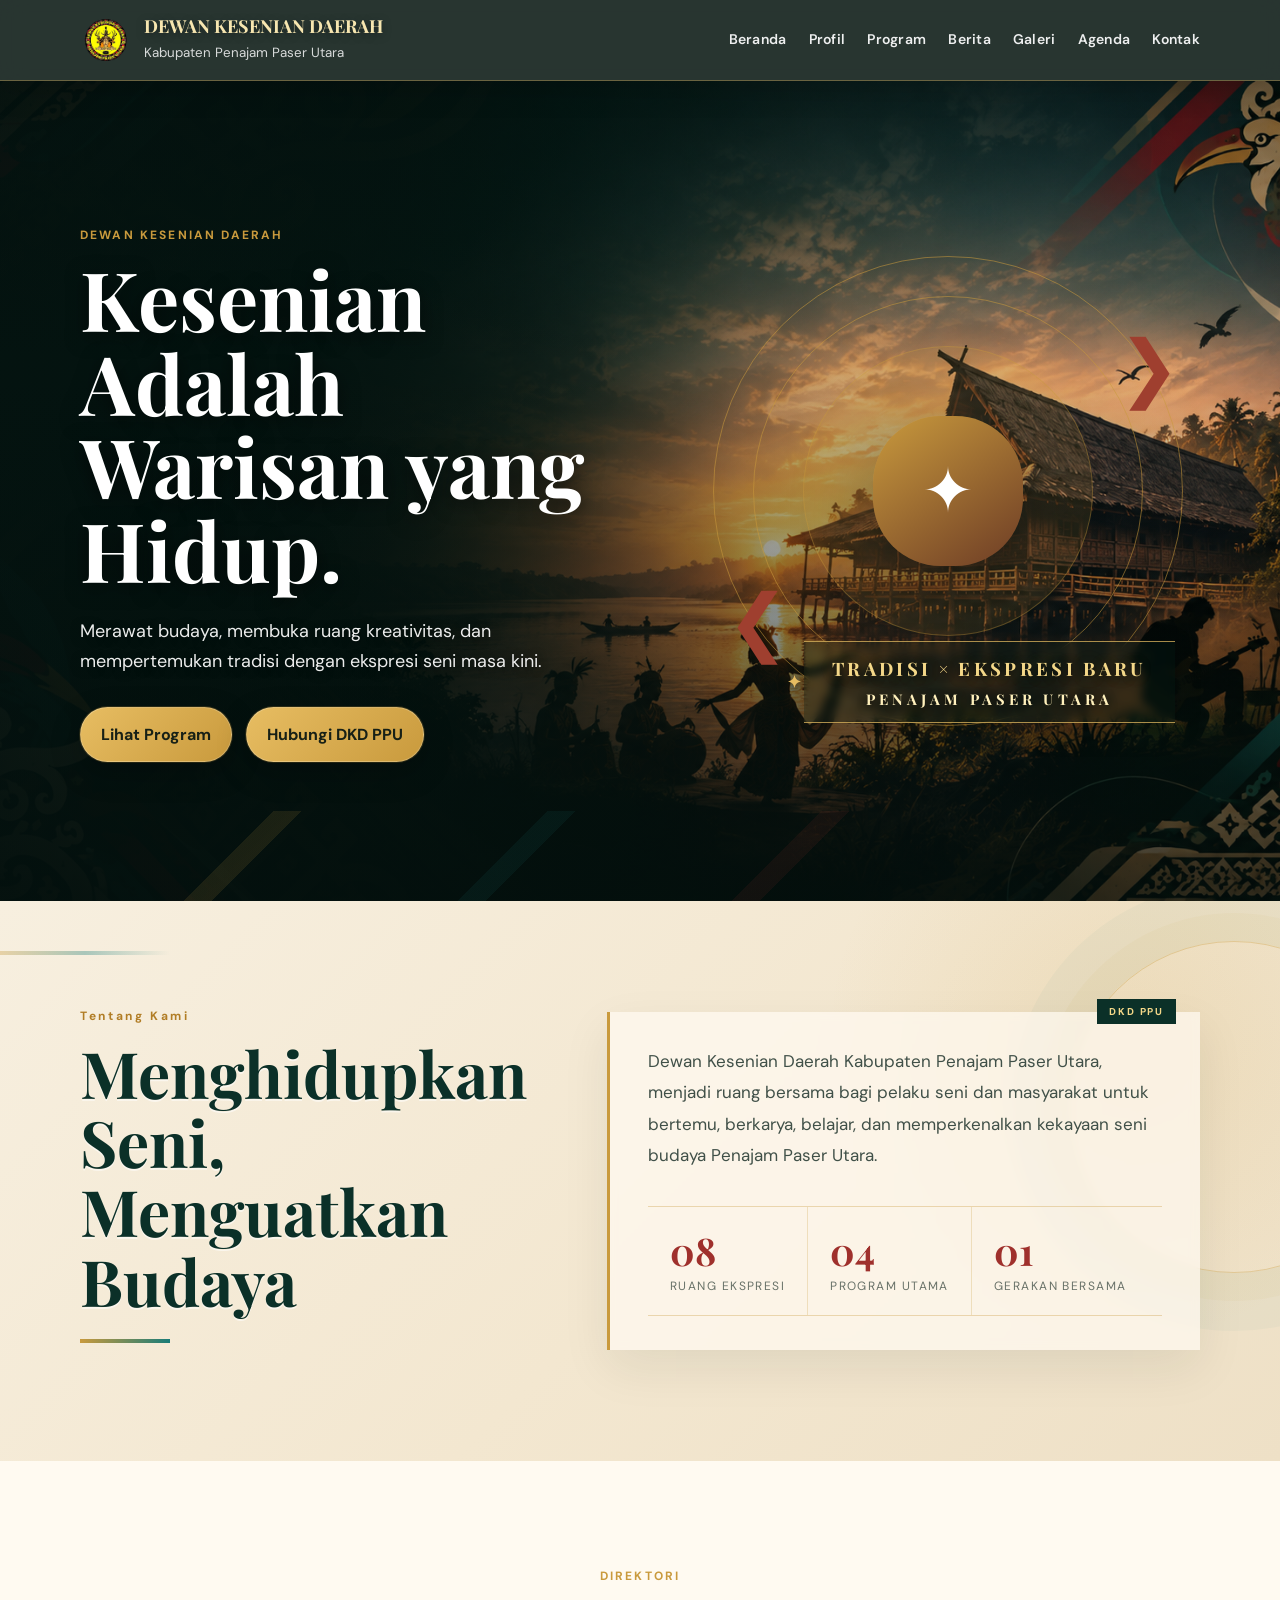
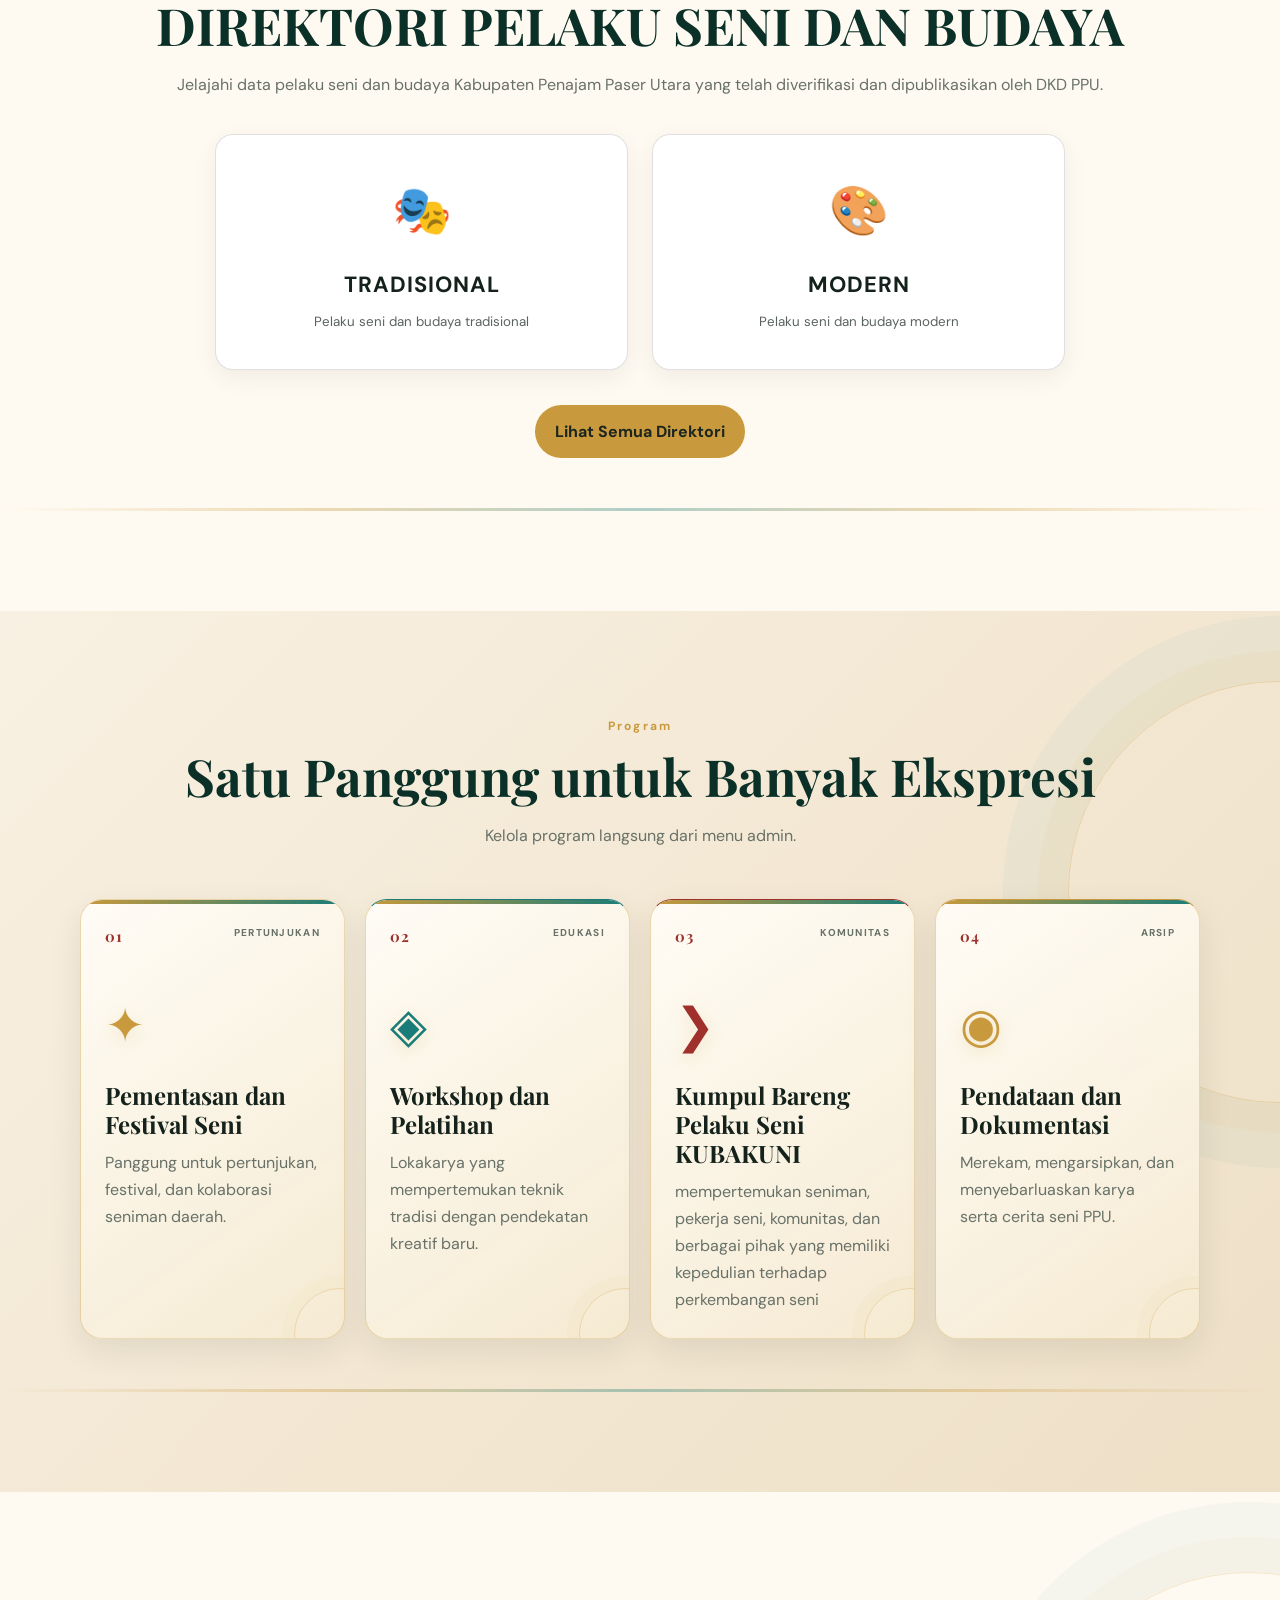
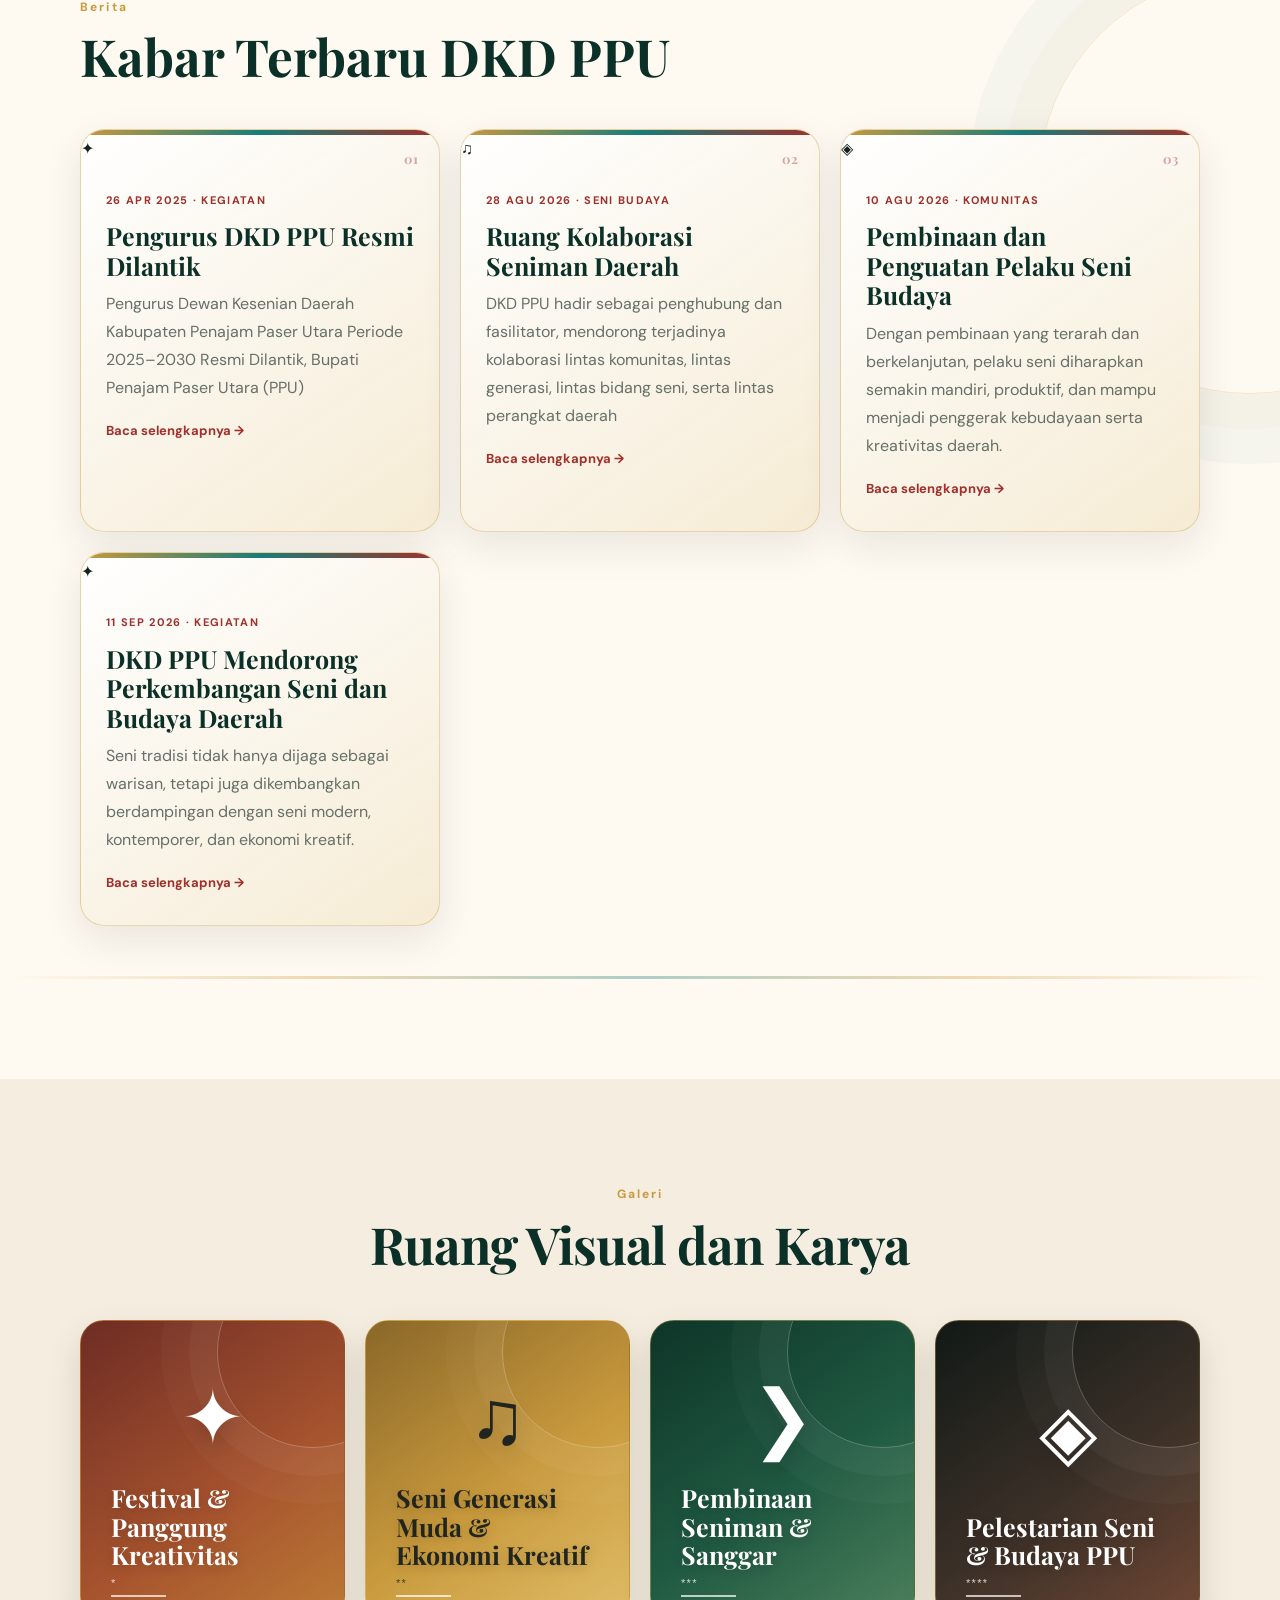
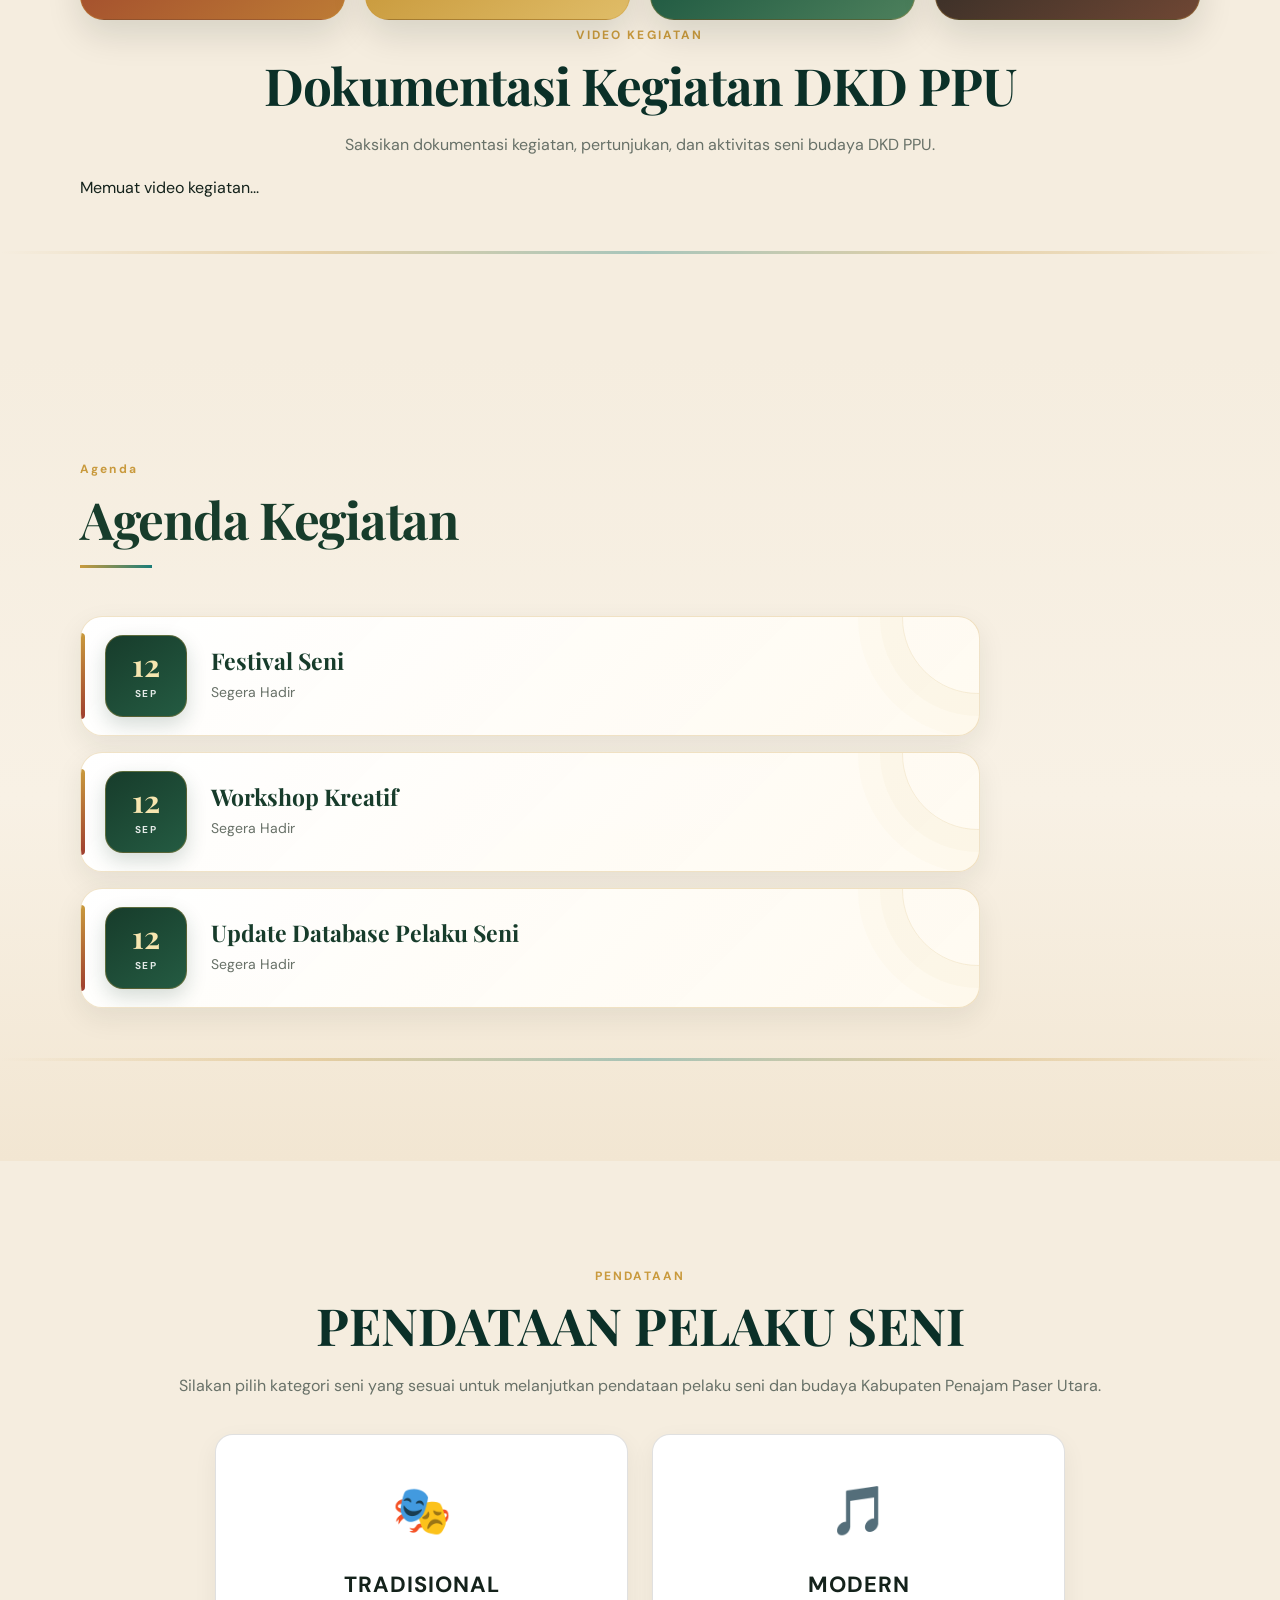
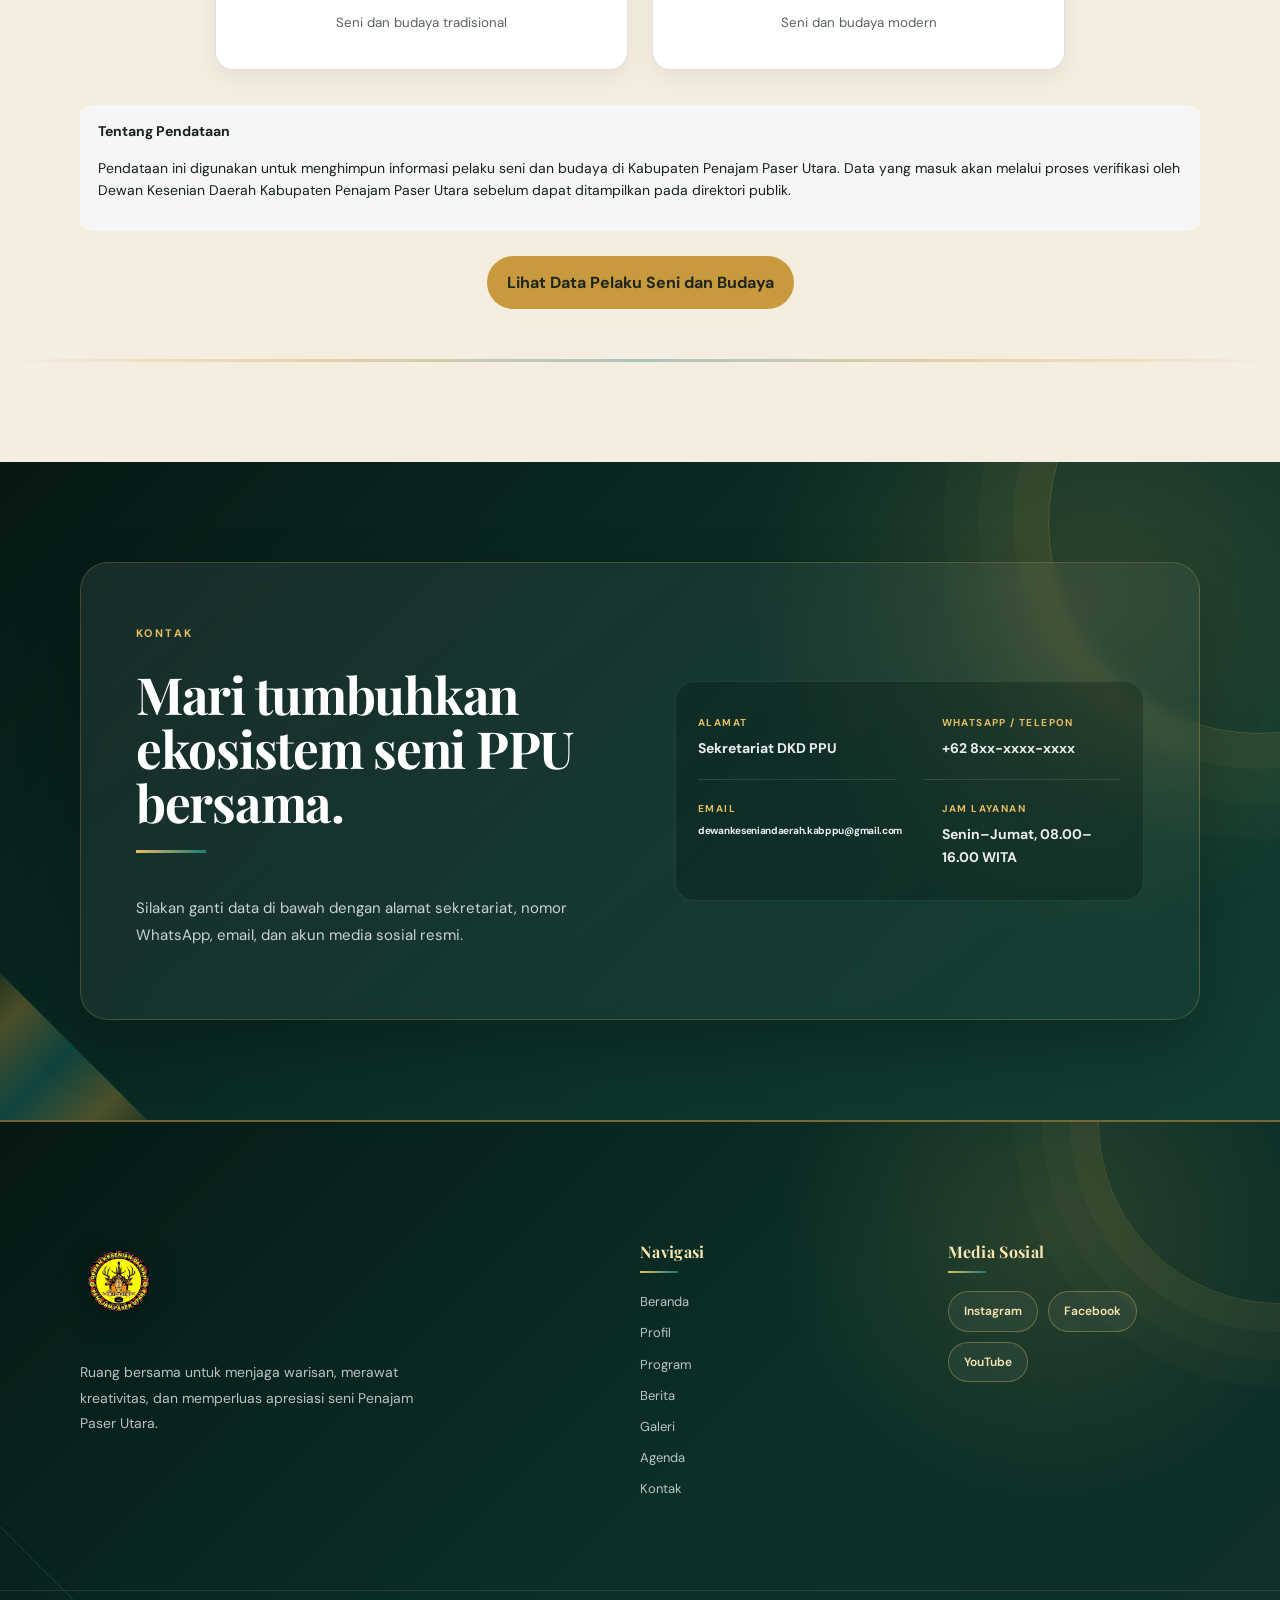
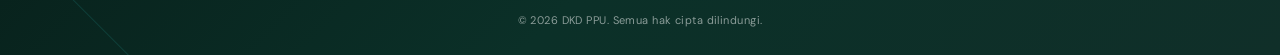
==== commit 74e608dc: "Tambah bagian video kegiatan pada galeri" ====
--- a/index.html
+++ b/index.html
@@ -293,6 +293,34 @@
       class="gallery-grid"
       id="gallery-list">
     </div>
+
+
+       <div class="video-section">
+
+  <div class="section-heading center">
+    <span class="eyebrow">
+      VIDEO KEGIATAN
+    </span>
+
+    <h2>
+      Dokumentasi Kegiatan DKD PPU
+    </h2>
+
+    <p>
+      Saksikan dokumentasi kegiatan, pertunjukan,
+      dan aktivitas seni budaya DKD PPU.
+    </p>
+  </div>
+
+  <div
+    class="video-grid"
+    id="video-list">
+    <p class="video-loading">
+      Memuat video kegiatan...
+    </p>
+  </div>
+
+</div>
 
   </div>
 
--- a/style.css
+++ b/style.css
@@ -274,3 +274,2158 @@
   }
 
 }
+
+
+
+
+/* =========================================================
+   TEMA BARU DKD PPU
+   Paser Heritage + Seni Modern
+   ========================================================= */
+
+/* WARNA & DASAR */
+:root {
+  --pasir: #c99a3d;
+  --pasir-terang: #e7bd62;
+  --paser-hijau: #0b3028;
+  --paser-gelap: #061814;
+  --paser-merah: #9f302c;
+  --paser-teal: #197c78;
+  --paser-krem: #f5ead2;
+}
+
+/* HEADER */
+.site-header {
+  background: rgba(5, 20, 17, 0.86) !important;
+  border-bottom: 1px solid rgba(231, 189, 98, 0.35) !important;
+  backdrop-filter: blur(12px);
+  box-shadow: 0 8px 30px rgba(0, 0, 0, 0.18);
+}
+
+/* HERO UTAMA */
+.hero {
+  min-height: 760px !important;
+  position: relative;
+  overflow: hidden;
+
+  background:
+    linear-gradient(
+      90deg,
+      rgba(4, 19, 16, 0.94) 0%,
+      rgba(4, 19, 16, 0.78) 30%,
+      rgba(4, 19, 16, 0.22) 58%,
+      rgba(4, 19, 16, 0.05) 100%
+    ),
+    url("assets/BackgroundWEB.png") center center / cover no-repeat !important;
+
+  border-radius: 0 !important;
+}
+
+/* LAPISAN GELAP AGAR TEKS TERBACA */
+.hero::before {
+  content: "";
+  position: absolute;
+  inset: 0;
+
+  background:
+    linear-gradient(
+      180deg,
+      rgba(3, 15, 13, 0.45),
+      transparent 35%,
+      rgba(3, 15, 13, 0.72)
+    );
+
+  pointer-events: none;
+}
+
+/* KONTEN HERO */
+.hero > * {
+  position: relative;
+  z-index: 2;
+}
+
+/* JUDUL HERO */
+.hero h1 {
+  color: #ffffff !important;
+  text-shadow: 0 4px 20px rgba(0, 0, 0, 0.55);
+}
+
+.hero h1 span,
+.hero h1 strong {
+  color: var(--pasir-terang) !important;
+}
+
+/* TEKS HERO */
+.hero p {
+  color: rgba(255, 255, 255, 0.92) !important;
+  text-shadow: 0 2px 10px rgba(0, 0, 0, 0.5);
+}
+
+/* TOMBOL UTAMA */
+.hero a,
+.hero button {
+  background: linear-gradient(
+    135deg,
+    var(--pasir-terang),
+    var(--pasir)
+  ) !important;
+
+  color: #172016 !important;
+  border: 1px solid rgba(255, 255, 255, 0.2) !important;
+
+  box-shadow:
+    0 10px 30px rgba(0, 0, 0, 0.25),
+    0 0 0 1px rgba(201, 154, 61, 0.2);
+
+  transition:
+    transform 0.25s ease,
+    box-shadow 0.25s ease;
+}
+
+.hero a:hover,
+.hero button:hover {
+  transform: translateY(-3px);
+  box-shadow:
+    0 15px 35px rgba(0, 0, 0, 0.35),
+    0 0 25px rgba(201, 154, 61, 0.22);
+}
+
+/* KARTU PROGRAM */
+.card-grid .program-card,
+.program-card {
+  background:
+    linear-gradient(
+      145deg,
+      rgba(255, 255, 255, 0.97),
+      rgba(245, 234, 210, 0.96)
+    ) !important;
+
+  border: 1px solid rgba(201, 154, 61, 0.35) !important;
+  box-shadow:
+    0 12px 35px rgba(6, 24, 20, 0.12) !important;
+
+  transition:
+    transform 0.25s ease,
+    box-shadow 0.25s ease,
+    border-color 0.25s ease;
+}
+
+.card-grid .program-card:hover,
+.program-card:hover {
+  transform: translateY(-6px);
+  border-color: var(--pasir) !important;
+  box-shadow:
+    0 20px 45px rgba(6, 24, 20, 0.18) !important;
+}
+
+/* JUDUL SECTION */
+.section-heading h2 {
+  color: var(--paser-hijau) !important;
+}
+
+.section-heading h2::after {
+  background: linear-gradient(
+    90deg,
+    var(--pasir),
+    var(--paser-teal)
+  ) !important;
+}
+
+/* SECTION BERGAYA WARISAN */
+section {
+  position: relative;
+}
+
+section::after {
+  content: "";
+  display: block;
+  height: 3px;
+  width: 100%;
+  margin-top: 50px;
+
+  background:
+    linear-gradient(
+      90deg,
+      transparent,
+      var(--pasir),
+      var(--paser-teal),
+      var(--pasir),
+      transparent
+    );
+
+  opacity: 0.35;
+}
+
+/* KONTAK */
+.contact-section {
+  background:
+    linear-gradient(
+      135deg,
+      var(--paser-gelap),
+      var(--paser-hijau)
+    ) !important;
+}
+
+/* FOOTER */
+.site-footer {
+  background:
+    linear-gradient(
+      135deg,
+      #061814,
+      #0b3028
+    ) !important;
+
+  border-top: 2px solid rgba(201, 154, 61, 0.5);
+}
+
+/* LINK NAVIGASI */
+.site-header a {
+  transition:
+    color 0.2s ease,
+    opacity 0.2s ease;
+}
+
+.site-header a:hover {
+  color: var(--pasir-terang) !important;
+}
+
+/* ORNAMEN HALUS PADA HERO */
+.hero::after {
+  content: "";
+  position: absolute;
+  left: 0;
+  right: 0;
+  bottom: 0;
+
+  height: 90px;
+
+  background:
+    linear-gradient(
+      135deg,
+      transparent 0 20%,
+      rgba(201, 154, 61, 0.15) 20% 22%,
+      transparent 22% 40%,
+      rgba(25, 124, 120, 0.12) 40% 42%,
+      transparent 42% 60%,
+      rgba(159, 48, 44, 0.12) 60% 62%,
+      transparent 62%
+    );
+
+  opacity: 0.8;
+  pointer-events: none;
+}
+
+/* RESPONSIVE HP */
+@media (max-width: 900px) {
+
+  .hero {
+    min-height: 680px !important;
+
+    background-position:
+      62% center !important;
+  }
+
+  .hero::before {
+    background:
+      linear-gradient(
+        90deg,
+        rgba(4, 19, 16, 0.92),
+        rgba(4, 19, 16, 0.58)
+      );
+  }
+}
+
+@media (max-width: 600px) {
+
+  .hero {
+    min-height: 720px !important;
+
+    background-position:
+      68% center !important;
+  }
+
+  .hero h1 {
+    font-size: 38px !important;
+    line-height: 1.08 !important;
+  }
+
+  .hero p {
+    font-size: 15px !important;
+  }
+
+  .hero a,
+  .hero button {
+    width: 100%;
+    text-align: center;
+  }
+}
+
+
+
+/* =========================================================
+   IDENTITAS PASER — NAVBAR & SIGNATURE HERO
+   ========================================================= */
+
+/* NAVBAR — lebih terang dan elegan */
+.site-header .brand strong {
+  color: #f7e6b0 !important;
+  text-shadow: 0 2px 10px rgba(0, 0, 0, 0.45);
+}
+
+.site-header .brand small {
+  color: rgba(255, 255, 255, 0.82) !important;
+}
+
+.site-header .nav a {
+  color: rgba(255, 255, 255, 0.92) !important;
+  font-weight: 600;
+  letter-spacing: 0.02em;
+  transition:
+    color 0.25s ease,
+    transform 0.25s ease;
+}
+
+.site-header .nav a:hover {
+  color: #e7bd62 !important;
+  transform: translateY(-1px);
+}
+
+/* Tombol menu mobile */
+.site-header .menu-toggle {
+  color: #f7e6b0 !important;
+}
+
+/* =========================================================
+   SIGNATURE IDENTITAS PENAJAM PASER UTARA
+   ========================================================= */
+
+.hero .art-caption {
+  position: absolute;
+  bottom: 28px;
+  right: 5%;
+  z-index: 5;
+
+  color: #f4d889 !important;
+
+  font-family:
+    "Playfair Display",
+    Georgia,
+    serif;
+
+  font-size: clamp(15px, 1.45vw, 21px);
+  font-weight: 700;
+
+  letter-spacing: 0.18em;
+  line-height: 1.5;
+
+  text-align: center;
+  text-transform: uppercase;
+
+  text-shadow:
+    0 2px 8px rgba(0, 0, 0, 0.65),
+    0 0 18px rgba(231, 189, 98, 0.18);
+
+  padding: 13px 28px 12px;
+
+  border-top: 1px solid rgba(231, 189, 98, 0.72);
+  border-bottom: 1px solid rgba(231, 189, 98, 0.72);
+
+  background: rgba(5, 28, 23, 0.34);
+
+  backdrop-filter: blur(4px);
+}
+
+/* Tulisan PENAJAM PASER UTARA */
+.hero .art-caption::after {
+  content: "PENAJAM PASER UTARA";
+
+  display: block;
+
+  margin-top: 5px;
+
+  font-family:
+    "Playfair Display",
+    Georgia,
+    serif;
+
+  font-size: clamp(13px, 1.15vw, 17px);
+  font-weight: 700;
+
+  letter-spacing: 0.28em;
+
+  color: #fff1bd;
+
+  text-shadow:
+    0 2px 8px rgba(0, 0, 0, 0.65);
+}
+
+/* Ornamen kecil kiri-kanan signature */
+.hero .art-caption::before {
+  content: "✦";
+
+  position: absolute;
+  left: -17px;
+  top: 50%;
+  transform: translateY(-50%);
+
+  color: #e7bd62;
+  font-size: 17px;
+}
+
+.hero .art-caption {
+  box-shadow:
+    0 8px 25px rgba(0, 0, 0, 0.18);
+}
+
+/* Tampilan HP */
+@media (max-width: 700px) {
+
+  .hero .art-caption {
+    right: 50%;
+    transform: translateX(50%);
+
+    bottom: 22px;
+
+    width: max-content;
+    max-width: 88%;
+
+    padding: 10px 18px;
+
+    font-size: 12px;
+    letter-spacing: 0.13em;
+  }
+
+  .hero .art-caption::after {
+    font-size: 11px;
+    letter-spacing: 0.18em;
+  }
+}
+
+/* =========================================================
+   PROFIL — IDENTITAS LEMBAGA & SENI DAERAH
+   ========================================================= */
+
+#profil {
+  position: relative;
+  background:
+    radial-gradient(
+      circle at 88% 25%,
+      rgba(201, 154, 61, 0.14),
+      transparent 25%
+    ),
+    linear-gradient(
+      135deg,
+      #f7efdf 0%,
+      #f3e7d0 55%,
+      #eee0c6 100%
+    ) !important;
+
+  overflow: hidden;
+}
+
+/* Ornamen geometris */
+#profil::before {
+  content: "";
+  position: absolute;
+  width: 330px;
+  height: 330px;
+  right: -120px;
+  top: 40px;
+
+  border: 1px solid rgba(201, 154, 61, 0.35);
+  border-radius: 50%;
+
+  box-shadow:
+    0 0 0 28px rgba(201, 154, 61, 0.05),
+    0 0 0 58px rgba(25, 124, 120, 0.04);
+
+  pointer-events: none;
+}
+
+/* Garis aksen bagian atas */
+#profil::after {
+  content: "";
+  position: absolute;
+  top: 0;
+  left: 0;
+  width: 170px;
+  height: 4px;
+
+  background:
+    linear-gradient(
+      90deg,
+      #c99a3d,
+      #197c78,
+      transparent
+    );
+
+  pointer-events: none;
+}
+
+/* Konten Profil */
+#profil .two-col {
+  position: relative;
+  z-index: 2;
+  align-items: center;
+}
+
+/* Label TENTANG KAMI */
+#profil .section-heading .eyebrow {
+  color: #b17d25 !important;
+  letter-spacing: 0.22em;
+}
+
+/* Judul Profil */
+#profil .section-heading h2 {
+  color: #0b3028 !important;
+
+  font-size: clamp(40px, 5vw, 64px);
+
+  text-shadow:
+    0 2px 0 rgba(255, 255, 255, 0.55);
+}
+
+/* Garis dekorasi di bawah judul */
+#profil .section-heading h2::after {
+  content: "";
+  display: block;
+
+  width: 90px;
+  height: 4px;
+
+  margin-top: 24px;
+
+  background:
+    linear-gradient(
+      90deg,
+      #c99a3d,
+      #197c78
+    );
+}
+
+/* Teks profil */
+#profil .two-col > div:last-child {
+  position: relative;
+
+  padding: 34px 38px;
+
+  background:
+    rgba(255, 250, 241, 0.72);
+
+  border-left: 3px solid #c99a3d;
+
+  box-shadow:
+    0 18px 45px rgba(20, 34, 27, 0.08);
+
+  backdrop-filter: blur(5px);
+}
+
+/* Garis dekoratif kecil */
+#profil .two-col > div:last-child::before {
+  content: "DKD PPU";
+
+  position: absolute;
+  top: -13px;
+  right: 24px;
+
+  padding: 4px 12px;
+
+  background: #0b3028;
+  color: #f4d889;
+
+  font-size: 10px;
+  font-weight: 700;
+  letter-spacing: 0.18em;
+}
+
+/* Paragraf Profil */
+#profil .two-col > div:last-child > p {
+  color: #405048;
+  font-size: 17px;
+  line-height: 1.85;
+  margin-top: 0;
+}
+
+/* STATISTIK */
+#profil .mini-stats {
+  margin-top: 35px;
+  gap: 0;
+
+  border-top: 1px solid rgba(201, 154, 61, 0.35);
+  border-bottom: 1px solid rgba(201, 154, 61, 0.35);
+}
+
+#profil .mini-stats div {
+  min-width: 145px;
+  padding: 18px 22px;
+
+  border-right: 1px solid rgba(201, 154, 61, 0.25);
+}
+
+#profil .mini-stats div:last-child {
+  border-right: 0;
+}
+
+#profil .mini-stats strong {
+  color: #9f302c !important;
+  font-size: 38px;
+}
+
+#profil .mini-stats span {
+  color: #687168;
+  letter-spacing: 0.12em;
+}
+
+/* RESPONSIVE */
+@media (max-width: 900px) {
+
+  #profil .two-col > div:last-child {
+    padding: 28px;
+  }
+
+  #profil::before {
+    right: -180px;
+    opacity: 0.6;
+  }
+}
+
+@media (max-width: 560px) {
+
+  #profil .section-heading h2 {
+    font-size: 42px;
+  }
+
+  #profil .two-col > div:last-child {
+    padding: 24px 20px;
+  }
+
+  #profil .two-col > div:last-child > p {
+    font-size: 15px;
+  }
+
+  #profil .mini-stats {
+    display: grid;
+    grid-template-columns: 1fr 1fr;
+  }
+
+  #profil .mini-stats div {
+    min-width: 0;
+    border-right: 0;
+    border-bottom: 1px solid rgba(201, 154, 61, 0.25);
+  }
+
+  #profil .mini-stats div:nth-child(odd) {
+    border-right: 1px solid rgba(201, 154, 61, 0.25);
+  }
+}
+
+/* =========================================================
+   PROGRAM — KATALOG KEGIATAN SENI DKD PPU
+   ========================================================= */
+
+#program {
+  position: relative;
+  background:
+    linear-gradient(
+      135deg,
+      #f8f0e2 0%,
+      #f3e7d2 55%,
+      #eee0c7 100%
+    ) !important;
+  overflow: hidden;
+}
+
+/* Ornamen lingkaran dekoratif */
+#program::before {
+  content: "";
+  position: absolute;
+  width: 420px;
+  height: 420px;
+  right: -210px;
+  top: 70px;
+
+  border: 1px solid rgba(201, 154, 61, 0.28);
+  border-radius: 50%;
+
+  box-shadow:
+    0 0 0 30px rgba(201, 154, 61, 0.045),
+    0 0 0 65px rgba(25, 124, 120, 0.035);
+
+  pointer-events: none;
+}
+
+/* Judul Program */
+#program .section-heading {
+  position: relative;
+  z-index: 2;
+}
+
+#program .section-heading h2 {
+  color: #0b3028 !important;
+}
+
+#program .section-heading p {
+  color: #687168;
+}
+
+/* KATALOG PROGRAM */
+#program .card-grid {
+  position: relative;
+  z-index: 2;
+  gap: 20px;
+}
+
+/* Kartu */
+#program .program-card {
+  position: relative;
+  overflow: hidden;
+
+  min-height: 350px;
+
+  background:
+    linear-gradient(
+      145deg,
+      rgba(255, 252, 246, 0.98),
+      rgba(245, 234, 210, 0.96)
+    ) !important;
+
+  border: 1px solid rgba(201, 154, 61, 0.35) !important;
+  border-radius: 22px !important;
+
+  box-shadow:
+    0 12px 32px rgba(20, 34, 27, 0.09) !important;
+
+  transition:
+    transform 0.3s ease,
+    box-shadow 0.3s ease,
+    border-color 0.3s ease;
+}
+
+/* Garis aksen atas */
+#program .program-card::before {
+  content: "";
+  position: absolute;
+  left: 0;
+  top: 0;
+
+  width: 100%;
+  height: 4px;
+
+  background:
+    linear-gradient(
+      90deg,
+      #c99a3d,
+      #197c78
+    );
+}
+
+/* Ornamen sudut */
+#program .program-card::after {
+  content: "";
+  position: absolute;
+
+  width: 90px;
+  height: 90px;
+
+  right: -42px;
+  bottom: -42px;
+
+  border: 1px solid rgba(201, 154, 61, 0.28);
+  border-radius: 50%;
+
+  box-shadow:
+    0 0 0 12px rgba(201, 154, 61, 0.035);
+}
+
+/* Hover */
+#program .program-card:hover {
+  transform: translateY(-9px);
+
+  border-color: rgba(201, 154, 61, 0.75) !important;
+
+  box-shadow:
+    0 22px 45px rgba(20, 34, 27, 0.15) !important;
+}
+
+/* Nomor Program */
+#program .number {
+  color: #9f302c !important;
+  font-family: "Playfair Display", serif;
+  font-size: 15px;
+  font-weight: 700;
+  letter-spacing: 0.05em;
+}
+
+/* Kategori kecil */
+#program .tag {
+  color: #687168 !important;
+  font-weight: 700;
+  letter-spacing: 0.13em;
+}
+
+/* Ikon */
+#program .program-icon {
+  color: #c99a3d !important;
+  text-shadow:
+    0 5px 18px rgba(201, 154, 61, 0.18);
+}
+
+/* Judul kartu */
+#program .program-card h3 {
+  color: #14221b !important;
+  font-size: 24px;
+}
+
+/* Deskripsi */
+#program .program-card p {
+  color: #687168 !important;
+}
+
+/* Kartu ke-2 — aksen teal */
+#program .program-card:nth-child(2) {
+  border-top-color: #197c78 !important;
+}
+
+#program .program-card:nth-child(2) .program-icon {
+  color: #197c78 !important;
+}
+
+/* Kartu ke-3 — aksen merah */
+#program .program-card:nth-child(3) {
+  border-top-color: #9f302c !important;
+}
+
+#program .program-card:nth-child(3) .program-icon {
+  color: #9f302c !important;
+}
+
+/* Kartu ke-4 — aksen emas */
+#program .program-card:nth-child(4) {
+  border-top-color: #c99a3d !important;
+}
+
+/* Tampilan tablet */
+@media (max-width: 900px) {
+  #program .program-card {
+    min-height: 320px;
+  }
+}
+
+/* Tampilan HP */
+@media (max-width: 560px) {
+  #program .program-card {
+    min-height: 300px;
+    padding: 22px;
+  }
+
+  #program .program-card h3 {
+    font-size: 21px;
+  }
+
+  #program::before {
+    right: -260px;
+    opacity: 0.65;
+  }
+}
+
+/* =========================================================
+   BERITA — EDITORIAL SENI DKD PPU
+   ========================================================= */
+
+#berita {
+  position: relative;
+  overflow: hidden;
+}
+
+#berita::before {
+  content: "";
+  position: absolute;
+  width: 420px;
+  height: 420px;
+  right: -180px;
+  top: 80px;
+  border: 1px solid rgba(201,154,61,.22);
+  border-radius: 50%;
+  box-shadow:
+    0 0 0 35px rgba(201,154,61,.04),
+    0 0 0 70px rgba(25,124,120,.035);
+  pointer-events: none;
+}
+
+#berita .news-grid {
+  position: relative;
+  z-index: 2;
+}
+
+#berita .news-card {
+  position: relative;
+  background:
+    linear-gradient(
+      145deg,
+      rgba(255,255,255,.98),
+      rgba(245,234,210,.92)
+    ) !important;
+
+  border: 1px solid rgba(201,154,61,.38) !important;
+  border-radius: 24px !important;
+
+  box-shadow:
+    0 14px 40px rgba(6,24,20,.09) !important;
+
+  overflow: hidden;
+
+  transition:
+    transform .3s ease,
+    box-shadow .3s ease,
+    border-color .3s ease;
+}
+
+#berita .news-card::before {
+  content: "";
+  display: block;
+  height: 5px;
+
+  background:
+    linear-gradient(
+      90deg,
+      var(--pasir),
+      var(--paser-teal),
+      var(--paser-merah)
+    );
+}
+
+#berita .news-card:hover {
+  transform: translateY(-8px);
+  border-color: var(--pasir) !important;
+
+  box-shadow:
+    0 22px 50px rgba(6,24,20,.16) !important;
+}
+
+#berita .news-body {
+  padding: 28px 25px 30px;
+}
+
+#berita .meta {
+  color: var(--paser-merah) !important;
+  font-size: 11px;
+  font-weight: 700;
+  letter-spacing: .12em;
+}
+
+#berita .news-card h3 {
+  color: var(--paser-hijau) !important;
+  font-size: 25px;
+  line-height: 1.18;
+  margin-top: 12px;
+}
+
+#berita .news-card p {
+  color: #657069 !important;
+  line-height: 1.75;
+}
+
+#berita .news-read {
+  color: var(--paser-merah) !important;
+  font-weight: 700;
+  transition: .25s ease;
+}
+
+#berita .news-read:hover {
+  color: var(--pasir) !important;
+  letter-spacing: .02em;
+}
+
+/* Nomor dekoratif */
+#berita .news-card:nth-child(1)::after {
+  content: "01";
+}
+
+#berita .news-card:nth-child(2)::after {
+  content: "02";
+}
+
+#berita .news-card:nth-child(3)::after {
+  content: "03";
+}
+
+#berita .news-card::after {
+  position: absolute;
+  right: 20px;
+  top: 18px;
+
+  font-family: "Playfair Display", serif;
+  font-size: 13px;
+  font-weight: 700;
+
+  color: rgba(159,48,44,.42);
+  letter-spacing: .08em;
+}
+
+/* Tampilan HP */
+@media (max-width: 700px) {
+  #berita .news-card h3 {
+    font-size: 22px;
+  }
+
+  #berita .news-body {
+    padding: 24px 20px 26px;
+  }
+}
+
+/* =========================================================
+   GALERI — RUANG SENI VISUAL DKD PPU
+   ========================================================= */
+
+.gallery-grid {
+  gap: 20px !important;
+  margin-top: 48px !important;
+}
+
+.gallery-card {
+  position: relative;
+  min-height: 300px !important;
+  padding: 30px !important;
+  border: 1px solid rgba(201, 154, 61, 0.32) !important;
+  border-radius: 24px !important;
+  overflow: hidden;
+
+  box-shadow:
+    0 15px 35px rgba(6, 24, 20, 0.12) !important;
+
+  transition:
+    transform 0.35s ease,
+    box-shadow 0.35s ease,
+    border-color 0.35s ease;
+}
+
+/* Lapisan geometris artistik */
+.gallery-card::before {
+  content: "";
+  position: absolute;
+  width: 190px;
+  height: 190px;
+  right: -65px;
+  top: -65px;
+
+  border: 1px solid rgba(255, 255, 255, 0.25);
+  border-radius: 50%;
+
+  box-shadow:
+    0 0 0 28px rgba(255, 255, 255, 0.035),
+    0 0 0 56px rgba(255, 255, 255, 0.025);
+
+  pointer-events: none;
+}
+
+/* Garis artistik bagian bawah */
+.gallery-card::after {
+  content: "";
+  position: absolute;
+  left: 30px;
+  bottom: 22px;
+
+  width: 55px;
+  height: 2px;
+
+  background: rgba(255, 255, 255, 0.7);
+
+  transition:
+    width 0.35s ease;
+}
+
+.gallery-card:hover {
+  transform: translateY(-9px) scale(1.015);
+
+  border-color: rgba(231, 189, 98, 0.7) !important;
+
+  box-shadow:
+    0 24px 50px rgba(6, 24, 20, 0.20) !important;
+}
+
+.gallery-card:hover::after {
+  width: 105px;
+}
+
+/* Ikon */
+.gallery-symbol {
+  position: relative;
+  z-index: 2;
+
+  font-size: 76px !important;
+
+  text-shadow:
+    0 8px 20px rgba(0, 0, 0, 0.15);
+
+  transition:
+    transform 0.35s ease;
+}
+
+.gallery-card:hover .gallery-symbol {
+  transform:
+    translateY(-5px)
+    rotate(-3deg);
+}
+
+/* Judul kartu */
+.gallery-card strong {
+  position: relative;
+  z-index: 2;
+
+  max-width: 250px;
+
+  font:
+    700 25px/1.15 "Playfair Display",
+    Georgia,
+    serif !important;
+
+  text-shadow:
+    0 3px 12px rgba(0, 0, 0, 0.18);
+}
+
+/* Deskripsi kecil */
+.gallery-card small {
+  position: relative;
+  z-index: 2;
+
+  margin-top: 7px;
+
+  font-size: 11px;
+  letter-spacing: 0.12em;
+  text-transform: uppercase;
+}
+
+/* Nuansa masing-masing kategori */
+.gallery-card.tone-red {
+  background:
+    linear-gradient(
+      145deg,
+      #6e2c24,
+      #a6532e 58%,
+      #bd7b35
+    ) !important;
+}
+
+.gallery-card.tone-gold {
+  background:
+    linear-gradient(
+      145deg,
+      #8a6729,
+      #c99a3d 55%,
+      #e0bd68
+    ) !important;
+}
+
+.gallery-card.tone-green {
+  background:
+    linear-gradient(
+      145deg,
+      #0e3528,
+      #205a42 55%,
+      #4d805c
+    ) !important;
+}
+
+.gallery-card.tone-dark {
+  background:
+    linear-gradient(
+      145deg,
+      #111916,
+      #3b3028 55%,
+      #704734
+    ) !important;
+}
+
+/* Judul Galeri */
+#galeri .section-heading h2 {
+  letter-spacing: -0.02em;
+}
+
+/* Tampilan tablet */
+@media (max-width: 900px) {
+  .gallery-grid {
+    gap: 16px;
+  }
+
+  .gallery-card {
+    min-height: 280px !important;
+  }
+}
+
+/* Tampilan HP */
+@media (max-width: 560px) {
+  .gallery-grid {
+    gap: 15px;
+    margin-top: 35px !important;
+  }
+
+  .gallery-card {
+    min-height: 260px !important;
+    padding: 25px !important;
+    border-radius: 20px !important;
+  }
+
+  .gallery-symbol {
+    font-size: 64px !important;
+  }
+
+  .gallery-card strong {
+    font-size: 22px !important;
+  }
+}
+
+/* =========================================================
+   AGENDA — KALENDER KEGIATAN SENI DKD PPU
+   ========================================================= */
+
+#agenda {
+  position: relative;
+  background:
+    linear-gradient(
+      180deg,
+      #f5eddf 0%,
+      #f8f1e5 55%,
+      #f2e6d2 100%
+    ) !important;
+}
+
+#agenda .section-heading {
+  position: relative;
+}
+
+#agenda .section-heading h2 {
+  color: var(--green) !important;
+  letter-spacing: -0.025em;
+}
+
+#agenda .section-heading h2::after {
+  content: "";
+  display: block;
+  width: 72px;
+  height: 3px;
+  margin-top: 18px;
+  background:
+    linear-gradient(
+      90deg,
+      var(--gold),
+      var(--red)
+    );
+}
+
+/* Daftar agenda */
+.agenda-list {
+  max-width: 900px !important;
+  margin-top: 48px !important;
+  display: grid;
+  gap: 16px !important;
+}
+
+/* Kartu kegiatan */
+.agenda-item {
+  position: relative;
+  display: flex;
+  gap: 24px;
+  align-items: center;
+
+  background:
+    linear-gradient(
+      135deg,
+      rgba(255,255,255,0.98),
+      rgba(255,250,241,0.96)
+    ) !important;
+
+  border: 1px solid rgba(201,154,61,0.28) !important;
+  border-radius: 22px !important;
+  padding: 18px 24px !important;
+
+  box-shadow:
+    0 10px 28px rgba(20,34,27,0.08) !important;
+
+  overflow: hidden;
+
+  transition:
+    transform 0.3s ease,
+    box-shadow 0.3s ease,
+    border-color 0.3s ease;
+}
+
+/* Garis aksen */
+.agenda-item::before {
+  content: "";
+  position: absolute;
+  left: 0;
+  top: 16px;
+  bottom: 16px;
+  width: 4px;
+
+  background:
+    linear-gradient(
+      180deg,
+      var(--gold),
+      var(--red)
+    );
+
+  border-radius: 0 5px 5px 0;
+}
+
+/* Lingkaran dekoratif */
+.agenda-item::after {
+  content: "";
+  position: absolute;
+  width: 150px;
+  height: 150px;
+  right: -75px;
+  top: -75px;
+
+  border: 1px solid rgba(201,154,61,0.16);
+  border-radius: 50%;
+
+  box-shadow:
+    0 0 0 22px rgba(201,154,61,0.035),
+    0 0 0 44px rgba(201,154,61,0.025);
+
+  pointer-events: none;
+}
+
+.agenda-item:hover {
+  transform: translateX(6px);
+
+  border-color:
+    rgba(201,154,61,0.65) !important;
+
+  box-shadow:
+    0 18px 38px rgba(20,34,27,0.13) !important;
+}
+
+/* Kotak tanggal */
+.agenda-date {
+  position: relative;
+  z-index: 2;
+
+  width: 82px !important;
+  height: 82px !important;
+
+  border-radius: 18px !important;
+
+  background:
+    linear-gradient(
+      145deg,
+      var(--green),
+      #245b42
+    ) !important;
+
+  color: #fff !important;
+
+  display: grid;
+  place-content: center;
+  text-align: center;
+
+  flex: none;
+
+  box-shadow:
+    0 8px 20px rgba(23,60,43,0.18);
+
+  border: 1px solid
+    rgba(201,154,61,0.35);
+}
+
+.agenda-date strong {
+  font:
+    700 31px/1
+    "Playfair Display",
+    Georgia,
+    serif !important;
+
+  color: #f7e6b0 !important;
+}
+
+.agenda-date span {
+  margin-top: 5px;
+
+  font-size: 10px !important;
+  font-weight: 700;
+  letter-spacing: 0.16em;
+
+  color: rgba(255,255,255,0.88);
+}
+
+/* Isi agenda */
+.agenda-item > div:last-child {
+  position: relative;
+  z-index: 2;
+}
+
+.agenda-item h3 {
+  color: var(--green) !important;
+
+  font:
+    700 23px/1.2
+    "Playfair Display",
+    Georgia,
+    serif !important;
+
+  margin-bottom: 7px !important;
+}
+
+.agenda-item p {
+  color: #687168 !important;
+  font-size: 14px;
+}
+
+/* Label kecil / metadata */
+.agenda-item .meta {
+  display: inline-block;
+  margin-bottom: 7px;
+
+  color: var(--red) !important;
+
+  font-size: 10px;
+  font-weight: 700;
+  letter-spacing: 0.12em;
+  text-transform: uppercase;
+}
+
+/* Tampilan tablet */
+@media (max-width: 700px) {
+  .agenda-list {
+    margin-top: 38px !important;
+  }
+
+  .agenda-item {
+    gap: 18px;
+    padding: 17px 20px !important;
+  }
+
+  .agenda-date {
+    width: 72px !important;
+    height: 72px !important;
+  }
+
+  .agenda-date strong {
+    font-size: 27px !important;
+  }
+
+  .agenda-item h3 {
+    font-size: 21px !important;
+  }
+}
+
+/* Tampilan HP */
+@media (max-width: 560px) {
+  .agenda-item {
+    gap: 15px;
+    padding: 16px !important;
+    border-radius: 18px !important;
+  }
+
+  .agenda-item::before {
+    top: 12px;
+    bottom: 12px;
+  }
+
+  .agenda-date {
+    width: 64px !important;
+    height: 64px !important;
+    border-radius: 15px !important;
+  }
+
+  .agenda-date strong {
+    font-size: 24px !important;
+  }
+
+  .agenda-date span {
+    font-size: 9px !important;
+  }
+
+  .agenda-item h3 {
+    font-size: 19px !important;
+  }
+
+  .agenda-item p {
+    font-size: 13px !important;
+  }
+}
+
+/* =========================================================
+   KONTAK — RUANG BERSAMA DKD PPU
+   ========================================================= */
+
+.contact-section {
+  position: relative;
+  overflow: hidden;
+
+  background:
+    radial-gradient(
+      circle at 85% 20%,
+      rgba(201, 154, 61, 0.18),
+      transparent 28%
+    ),
+    linear-gradient(
+      135deg,
+      #061814 0%,
+      #0b3028 55%,
+      #123d32 100%
+    ) !important;
+
+  color: #fff !important;
+}
+
+/* Ornamen lingkaran artistik */
+.contact-section::before {
+  content: "";
+  position: absolute;
+
+  width: 420px;
+  height: 420px;
+
+  right: -190px;
+  top: -150px;
+
+  border: 1px solid rgba(231, 189, 98, 0.22);
+  border-radius: 50%;
+
+  box-shadow:
+    0 0 0 35px rgba(231, 189, 98, 0.035),
+    0 0 0 70px rgba(231, 189, 98, 0.025),
+    0 0 0 105px rgba(231, 189, 98, 0.018);
+
+  pointer-events: none;
+}
+
+/* Ornamen garis */
+.contact-section::after {
+  content: "";
+  position: absolute;
+
+  width: 260px;
+  height: 260px;
+
+  left: -150px;
+  bottom: -150px;
+
+  border: 1px solid rgba(25, 124, 120, 0.35);
+  transform: rotate(45deg);
+
+  pointer-events: none;
+}
+
+/* Kartu kontak */
+.contact-card {
+  position: relative;
+  z-index: 2;
+
+  padding: 55px !important;
+
+  border: 1px solid rgba(231, 189, 98, 0.22);
+
+  border-radius: 28px;
+
+  background:
+    linear-gradient(
+      145deg,
+      rgba(255, 255, 255, 0.075),
+      rgba(255, 255, 255, 0.025)
+    );
+
+  box-shadow:
+    0 25px 60px rgba(0, 0, 0, 0.22);
+
+  backdrop-filter: blur(8px);
+}
+
+/* Label KONTAK */
+.contact-section .eyebrow {
+  color: #e7bd62 !important;
+
+  font-size: 11px;
+  font-weight: 700;
+
+  letter-spacing: 0.22em;
+  text-transform: uppercase;
+}
+
+/* Judul */
+.contact-section h2 {
+  color: #fff !important;
+
+  font:
+    700 clamp(34px, 4vw, 54px)/1.05
+    "Playfair Display",
+    Georgia,
+    serif !important;
+
+  letter-spacing: -0.025em;
+
+  margin-top: 14px;
+}
+
+/* Garis bawah judul */
+.contact-section h2::after {
+  content: "";
+
+  display: block;
+
+  width: 70px;
+  height: 3px;
+
+  margin-top: 20px;
+
+  background:
+    linear-gradient(
+      90deg,
+      #e7bd62,
+      #197c78
+    );
+}
+
+/* Paragraf */
+.contact-section #contact-intro {
+  max-width: 560px;
+
+  margin-top: 22px;
+
+  color: rgba(255,255,255,0.78) !important;
+
+  font-size: 15px;
+  line-height: 1.8;
+}
+
+/* Detail kontak */
+.contact-details {
+  position: relative;
+  z-index: 3;
+
+  gap: 0 !important;
+
+  background:
+    rgba(3, 18, 15, 0.28);
+
+  border:
+    1px solid rgba(255,255,255,0.08);
+
+  border-radius: 20px;
+
+  padding: 10px 22px;
+}
+
+/* Setiap item kontak */
+.contact-details div {
+  border-top:
+    1px solid rgba(255,255,255,0.12) !important;
+
+  padding:
+    18px 0 !important;
+}
+
+.contact-details div:first-child {
+  border-top: 0 !important;
+}
+
+/* Label kecil */
+.contact-details small {
+  display: block;
+
+  margin-bottom: 6px;
+
+  color: #e7bd62 !important;
+
+  font-size: 10px;
+
+  font-weight: 700;
+
+  letter-spacing: 0.14em;
+
+  text-transform: uppercase;
+}
+
+/* Isi kontak */
+.contact-details a,
+.contact-details span,
+.contact-details strong,
+.contact-details p {
+  color: rgba(255,255,255,0.92) !important;
+
+  font-size: 14px;
+
+  line-height: 1.6;
+}
+
+/* Link kontak */
+.contact-details a {
+  text-decoration: none;
+
+  transition:
+    color 0.25s ease,
+    padding-left 0.25s ease;
+}
+
+.contact-details a:hover {
+  color: #e7bd62 !important;
+
+  padding-left: 4px;
+}
+
+/* Tampilan tablet */
+@media (max-width: 900px) {
+  .contact-card {
+    padding: 40px !important;
+  }
+
+  .contact-section::before {
+    width: 330px;
+    height: 330px;
+  }
+}
+
+/* Tampilan HP */
+@media (max-width: 560px) {
+  .contact-card {
+    padding: 28px 22px !important;
+
+    border-radius: 22px;
+  }
+
+  .contact-section h2 {
+    font-size: 36px !important;
+  }
+
+  .contact-section #contact-intro {
+    font-size: 14px;
+  }
+
+  .contact-details {
+    padding: 8px 18px;
+  }
+
+  .contact-details div {
+    padding: 15px 0 !important;
+  }
+}
+
+/* =========================================================
+   FOOTER — PENUTUP IDENTITAS DKD PPU
+   ========================================================= */
+
+.site-footer {
+  position: relative;
+  overflow: hidden;
+
+  background:
+    radial-gradient(
+      circle at 82% 20%,
+      rgba(201, 154, 61, 0.16),
+      transparent 24%
+    ),
+    linear-gradient(
+      135deg,
+      #061814 0%,
+      #0b3028 58%,
+      #102f29 100%
+    ) !important;
+
+  color: rgba(255,255,255,0.88) !important;
+
+  border-top:
+    2px solid rgba(201,154,61,0.55) !important;
+}
+
+/* Ornamen lingkaran */
+.site-footer::before {
+  content: "";
+
+  position: absolute;
+
+  width: 360px;
+  height: 360px;
+
+  right: -180px;
+  top: -180px;
+
+  border:
+    1px solid rgba(231,189,98,0.18);
+
+  border-radius: 50%;
+
+  box-shadow:
+    0 0 0 28px rgba(231,189,98,0.035),
+    0 0 0 56px rgba(231,189,98,0.025),
+    0 0 0 84px rgba(231,189,98,0.018);
+
+  pointer-events: none;
+}
+
+/* Garis artistik bawah */
+.site-footer::after {
+  content: "";
+
+  position: absolute;
+
+  width: 220px;
+  height: 220px;
+
+  left: -125px;
+  bottom: -125px;
+
+  border:
+    1px solid rgba(25,124,120,0.28);
+
+  transform: rotate(45deg);
+
+  pointer-events: none;
+}
+
+/* Isi footer */
+.site-footer .footer-grid {
+  position: relative;
+  z-index: 2;
+
+  padding-top: 65px !important;
+  padding-bottom: 50px !important;
+
+  gap: 55px !important;
+}
+
+/* Logo */
+.site-footer .footer-logo {
+  width: 78px !important;
+  height: 78px !important;
+
+  object-fit: contain;
+
+  margin-bottom: 18px;
+
+  filter:
+    drop-shadow(
+      0 6px 15px rgba(0,0,0,0.28)
+    );
+}
+
+/* Deskripsi */
+.site-footer #footer-text {
+  max-width: 360px;
+
+  color:
+    rgba(255,255,255,0.72) !important;
+
+  font-size: 14px;
+
+  line-height: 1.8;
+}
+
+/* Judul kolom */
+.site-footer .footer-grid > div > strong {
+  display: block;
+
+  margin-bottom: 18px;
+
+  color: #f7e6b0 !important;
+
+  font:
+    700 16px/1.2
+    "Playfair Display",
+    Georgia,
+    serif;
+
+  letter-spacing: 0.02em;
+}
+
+/* Garis kecil di bawah judul kolom */
+.site-footer .footer-grid > div > strong::after {
+  content: "";
+
+  display: block;
+
+  width: 38px;
+  height: 2px;
+
+  margin-top: 10px;
+
+  background:
+    linear-gradient(
+      90deg,
+      #e7bd62,
+      #197c78
+    );
+}
+
+/* Link navigasi */
+.site-footer .footer-links {
+  display: grid;
+
+  gap: 9px;
+}
+
+.site-footer .footer-links a {
+  color:
+    rgba(255,255,255,0.72) !important;
+
+  text-decoration: none;
+
+  font-size: 13px;
+
+  transition:
+    color 0.25s ease,
+    transform 0.25s ease;
+}
+
+.site-footer .footer-links a:hover {
+  color: #e7bd62 !important;
+
+  transform: translateX(4px);
+}
+
+/* Media sosial */
+.site-footer .social-links {
+  display: flex;
+
+  flex-wrap: wrap;
+
+  gap: 10px;
+}
+
+.site-footer .social-links a {
+  width: 38px;
+  height: 38px;
+
+  display: grid;
+  place-items: center;
+
+  border:
+    1px solid rgba(231,189,98,0.28);
+
+  border-radius: 50%;
+
+  background:
+    rgba(255,255,255,0.045);
+
+  color: #f7e6b0 !important;
+
+  text-decoration: none;
+
+  transition:
+    transform 0.25s ease,
+    background 0.25s ease,
+    border-color 0.25s ease;
+}
+
+.site-footer .social-links a:hover {
+  transform:
+    translateY(-4px);
+
+  background:
+    rgba(201,154,61,0.18);
+
+  border-color:
+    rgba(231,189,98,0.7);
+}
+
+/* Copyright */
+.site-footer .copyright {
+  position: relative;
+  z-index: 2;
+
+  padding:
+    20px 0 25px !important;
+
+  border-top:
+    1px solid rgba(255,255,255,0.09);
+
+  color:
+    rgba(255,255,255,0.52) !important;
+
+  font-size: 11px;
+
+  letter-spacing: 0.04em;
+
+  text-align: center;
+}
+
+/* Tampilan tablet */
+@media (max-width: 900px) {
+  .site-footer .footer-grid {
+    gap: 35px !important;
+  }
+}
+
+/* Tampilan HP */
+@media (max-width: 560px) {
+  .site-footer .footer-grid {
+    padding-top: 45px !important;
+    padding-bottom: 35px !important;
+
+    gap: 30px !important;
+  }
+
+  .site-footer .footer-logo {
+    width: 68px !important;
+    height: 68px !important;
+  }
+
+  .site-footer #footer-text {
+    font-size: 13px;
+  }
+
+  .site-footer .social-links a {
+    width: 36px;
+    height: 36px;
+  }
+}
+
+/* Perbaikan tombol Media Sosial */
+.site-footer .social-links {
+  display: flex;
+  flex-wrap: wrap;
+  gap: 10px;
+}
+
+.site-footer .social-links a {
+  width: auto !important;
+  height: auto !important;
+  min-width: 0;
+
+  padding: 9px 15px;
+
+  display: inline-flex;
+  align-items: center;
+  justify-content: center;
+
+  border: 1px solid rgba(231,189,98,0.35);
+  border-radius: 999px;
+
+  background: rgba(255,255,255,0.05);
+
+  color: #f7e6b0 !important;
+
+  font-size: 12px;
+  font-weight: 600;
+
+  white-space: nowrap;
+
+  text-decoration: none;
+}
+
+/* =========================================================
+   PERBAIKAN LAYOUT KONTAK
+   ========================================================= */
+
+.contact-details {
+  display: grid !important;
+  grid-template-columns: repeat(2, minmax(0, 1fr));
+  gap: 0 28px !important;
+  padding: 12px 22px !important;
+}
+
+.contact-details div {
+  min-width: 0;
+  padding: 20px 0 !important;
+  border-top: 1px solid rgba(255,255,255,0.12) !important;
+}
+
+.contact-details div:nth-child(1),
+.contact-details div:nth-child(2) {
+  border-top: 0 !important;
+}
+
+.contact-details a,
+.contact-details span,
+.contact-details strong,
+.contact-details p {
+  max-width: 100%;
+  overflow-wrap: anywhere;
+  word-break: normal;
+}
+
+.contact-details strong {
+  display: block;
+  margin-top: 4px;
+}
+
+.contact-details a {
+  display: inline-block;
+}
+
+/* Garis pemisah tengah */
+.contact-details div:nth-child(odd) {
+  padding-right: 18px !important;
+}
+
+.contact-details div:nth-child(even) {
+  padding-left: 18px !important;
+}
+
+/* HP: kembali satu kolom */
+@media (max-width: 700px) {
+  .contact-details {
+    grid-template-columns: 1fr;
+    gap: 0 !important;
+  }
+
+  .contact-details div:nth-child(1),
+  .contact-details div:nth-child(2) {
+    border-top: 0 !important;
+  }
+
+  .contact-details div:nth-child(n) {
+    padding-left: 0 !important;
+    padding-right: 0 !important;
+  }
+
+  .contact-details div + div {
+    border-top: 1px solid rgba(255,255,255,0.12) !important;
+  }
+}
+
+/* Perapihan teks Email pada Kontak */
+.contact-details div:nth-child(3) a {
+  font-size: 12px !important;
+  letter-spacing: -0.01em;
+  overflow-wrap: normal;
+  word-break: normal;
+}
+
+/* Email tampil satu baris */
+.contact-details div:nth-child(3) a {
+  display: block;
+  font-size: 10.5px !important;
+  letter-spacing: -0.02em;
+  white-space: nowrap;
+  overflow: visible;
+}
+
+/* Perbaikan Email Kontak */
+.contact-details div:nth-child(3) strong {
+  display: block !important;
+  font-size: 10px !important;
+  letter-spacing: -0.03em;
+  white-space: nowrap !important;
+  overflow: visible !important;
+  word-break: normal !important;
+}
+
+
+/* Perbaikan menu mobile */
+@media (max-width: 700px) {
+  .site-header .nav {
+    background: rgba(6, 24, 20, 0.98) !important;
+    border: 1px solid rgba(231, 189, 98, 0.35);
+    border-radius: 0 0 16px 16px;
+    box-shadow: 0 12px 30px rgba(0, 0, 0, 0.28);
+    padding: 14px 18px !important;
+  }
+
+  .site-header .nav a {
+    display: block;
+    color: #ffffff !important;
+    padding: 11px 8px !important;
+    font-weight: 600;
+    border-bottom: 1px solid rgba(255,255,255,0.08);
+  }
+
+  .site-header .nav a:last-child {
+    border-bottom: 0;
+  }
+
+  .site-header .nav a:hover {
+    color: #e7bd62 !important;
+  }
+}
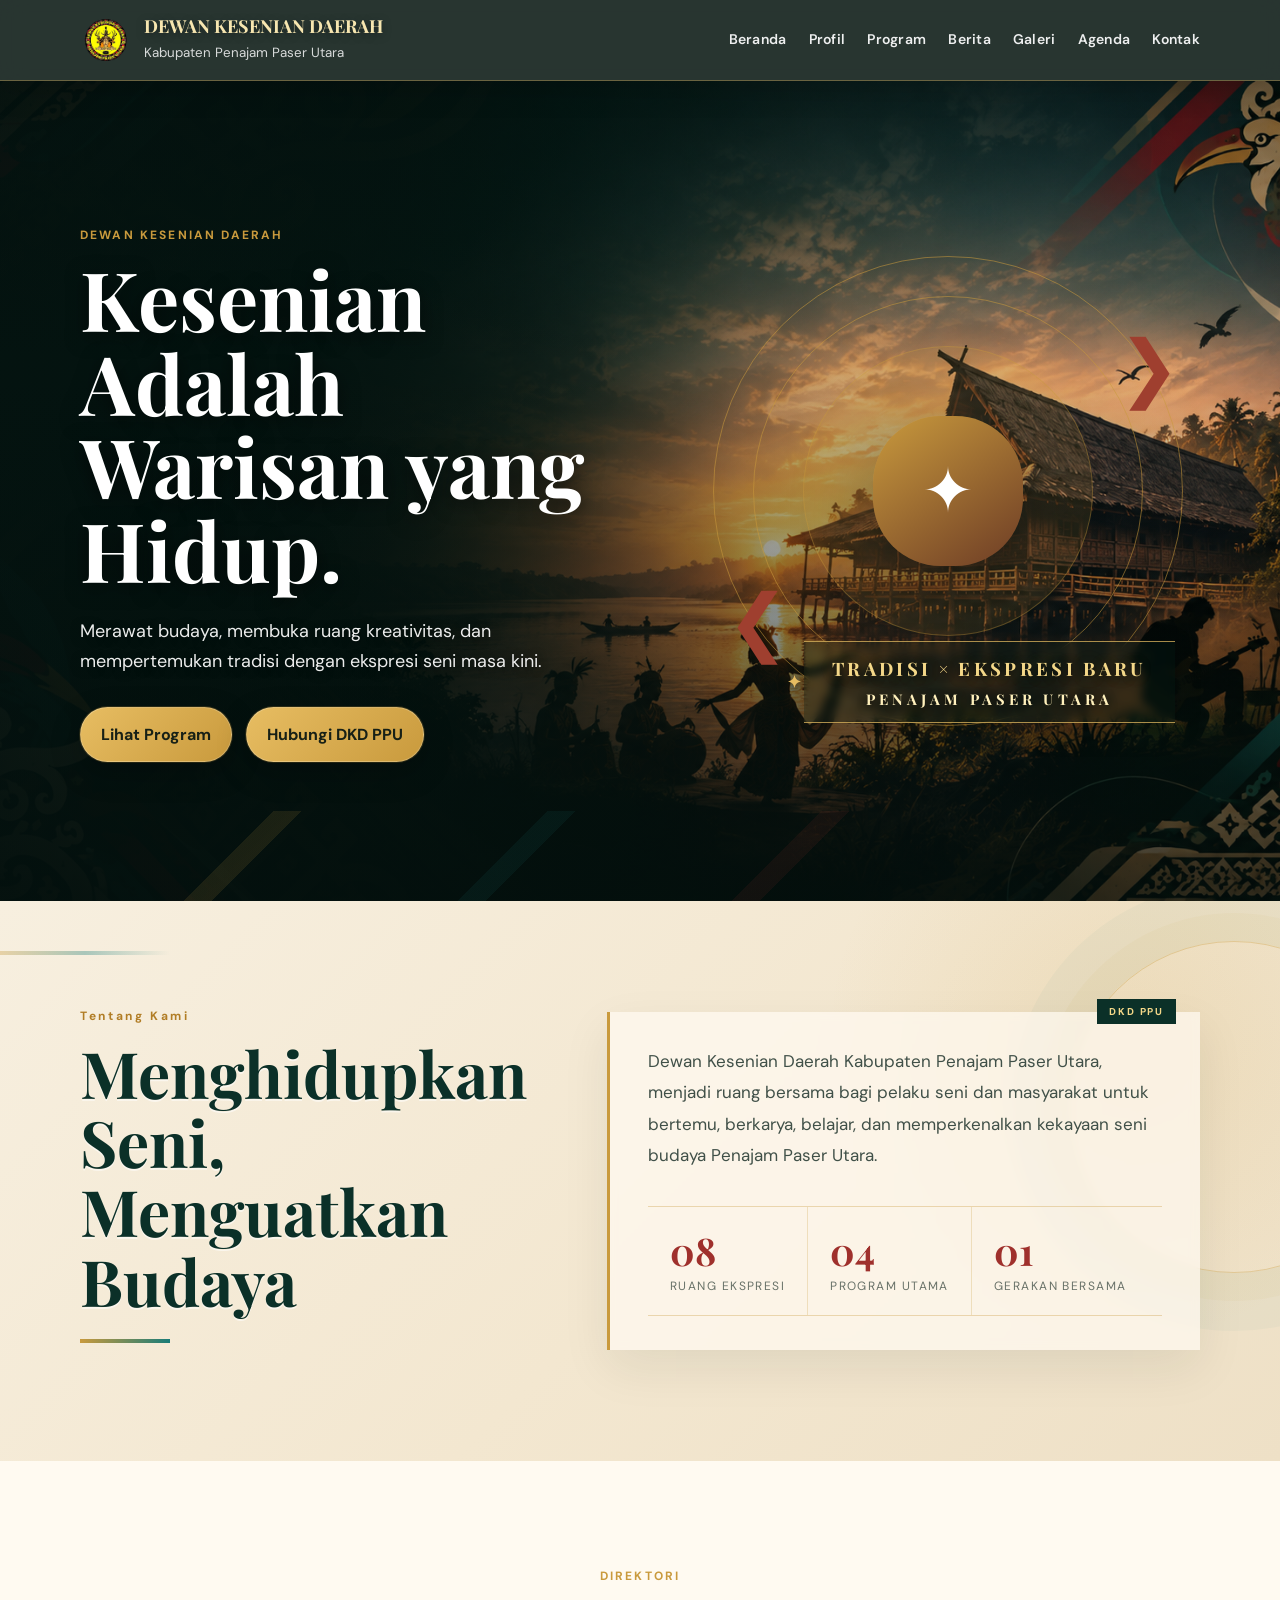
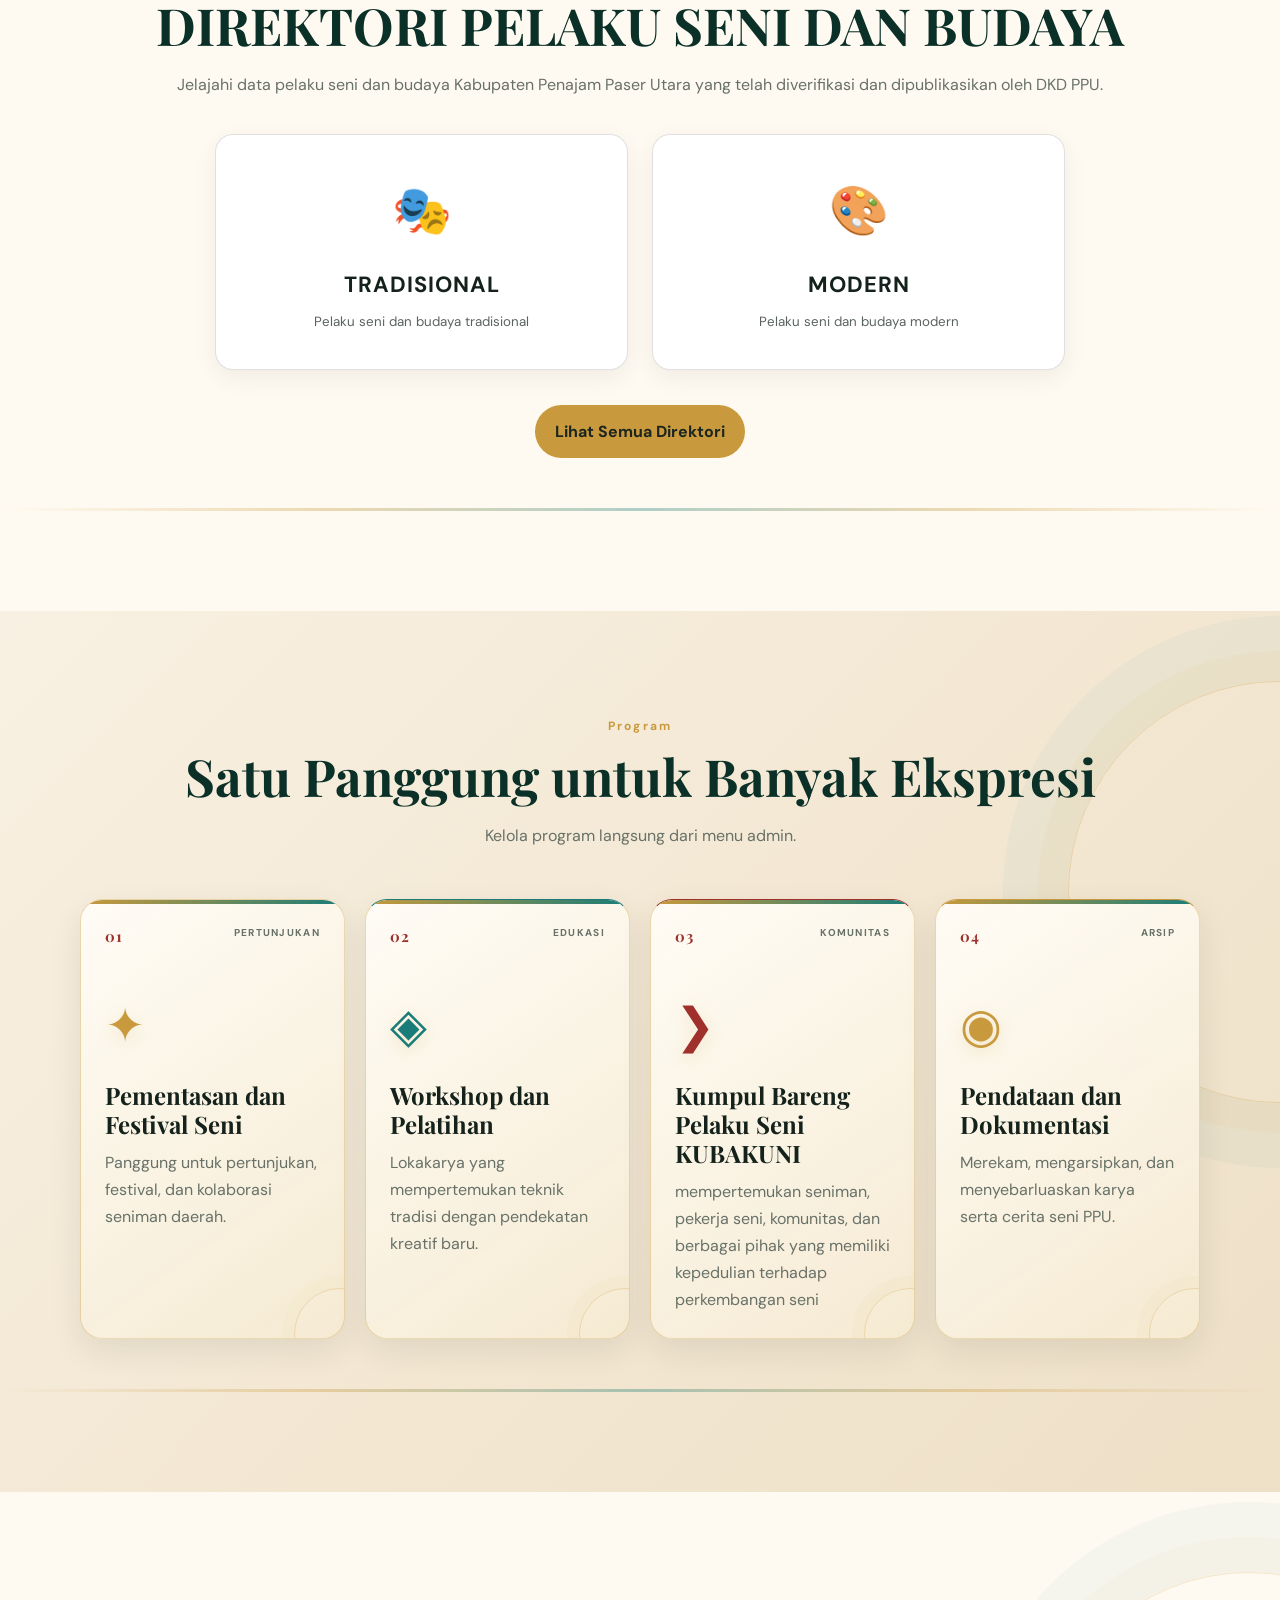
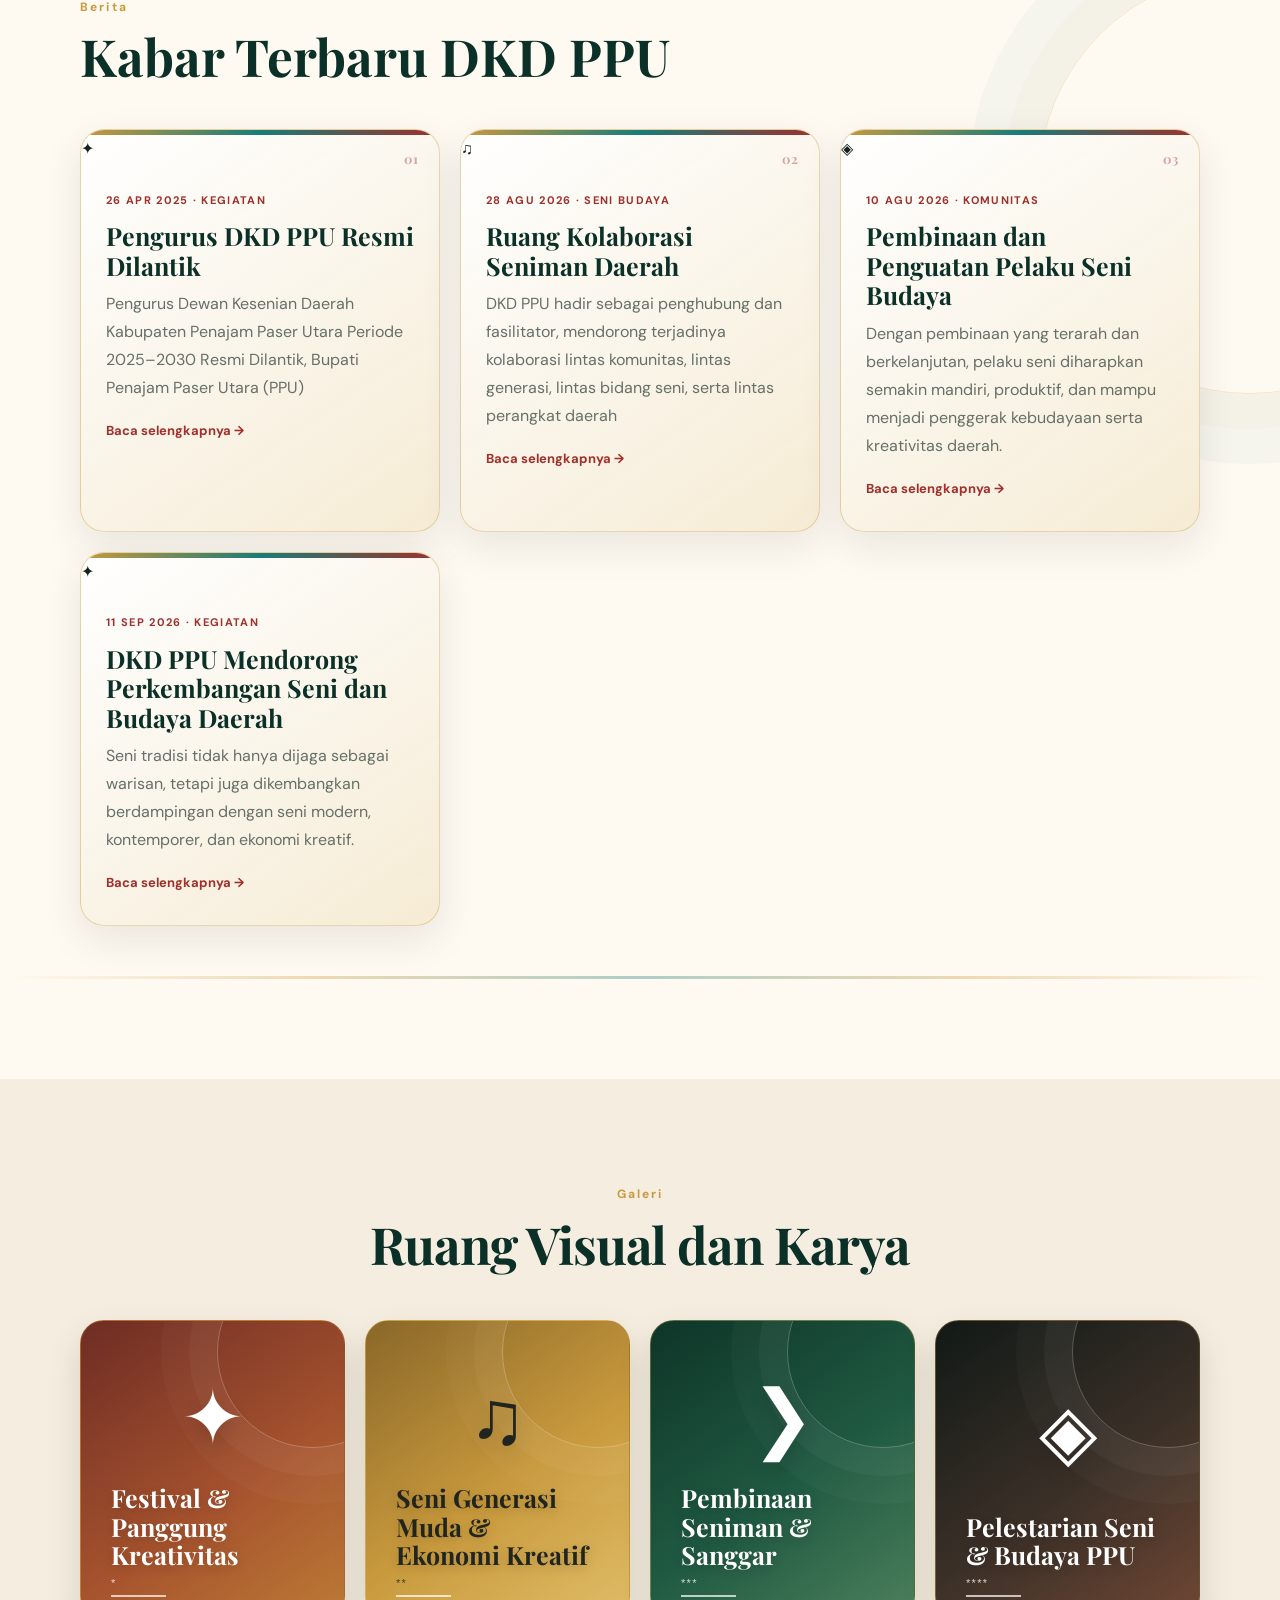
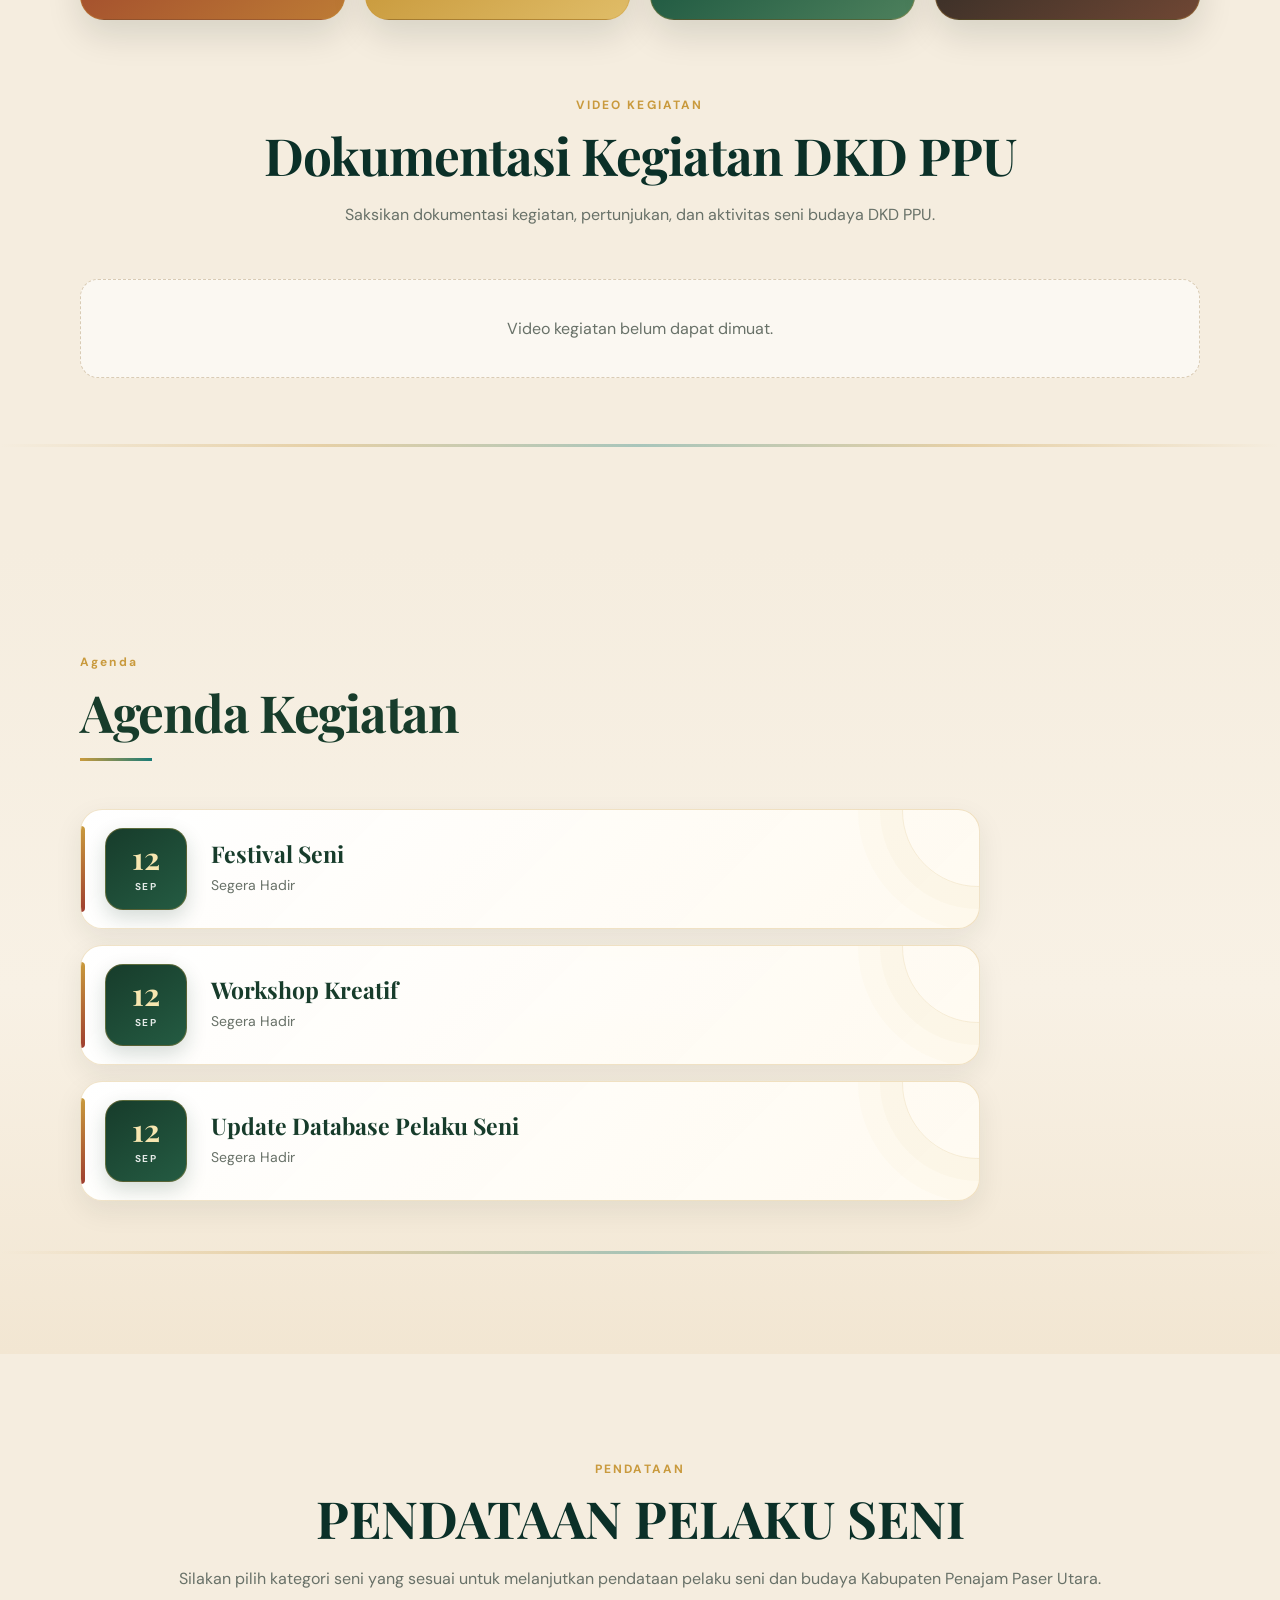
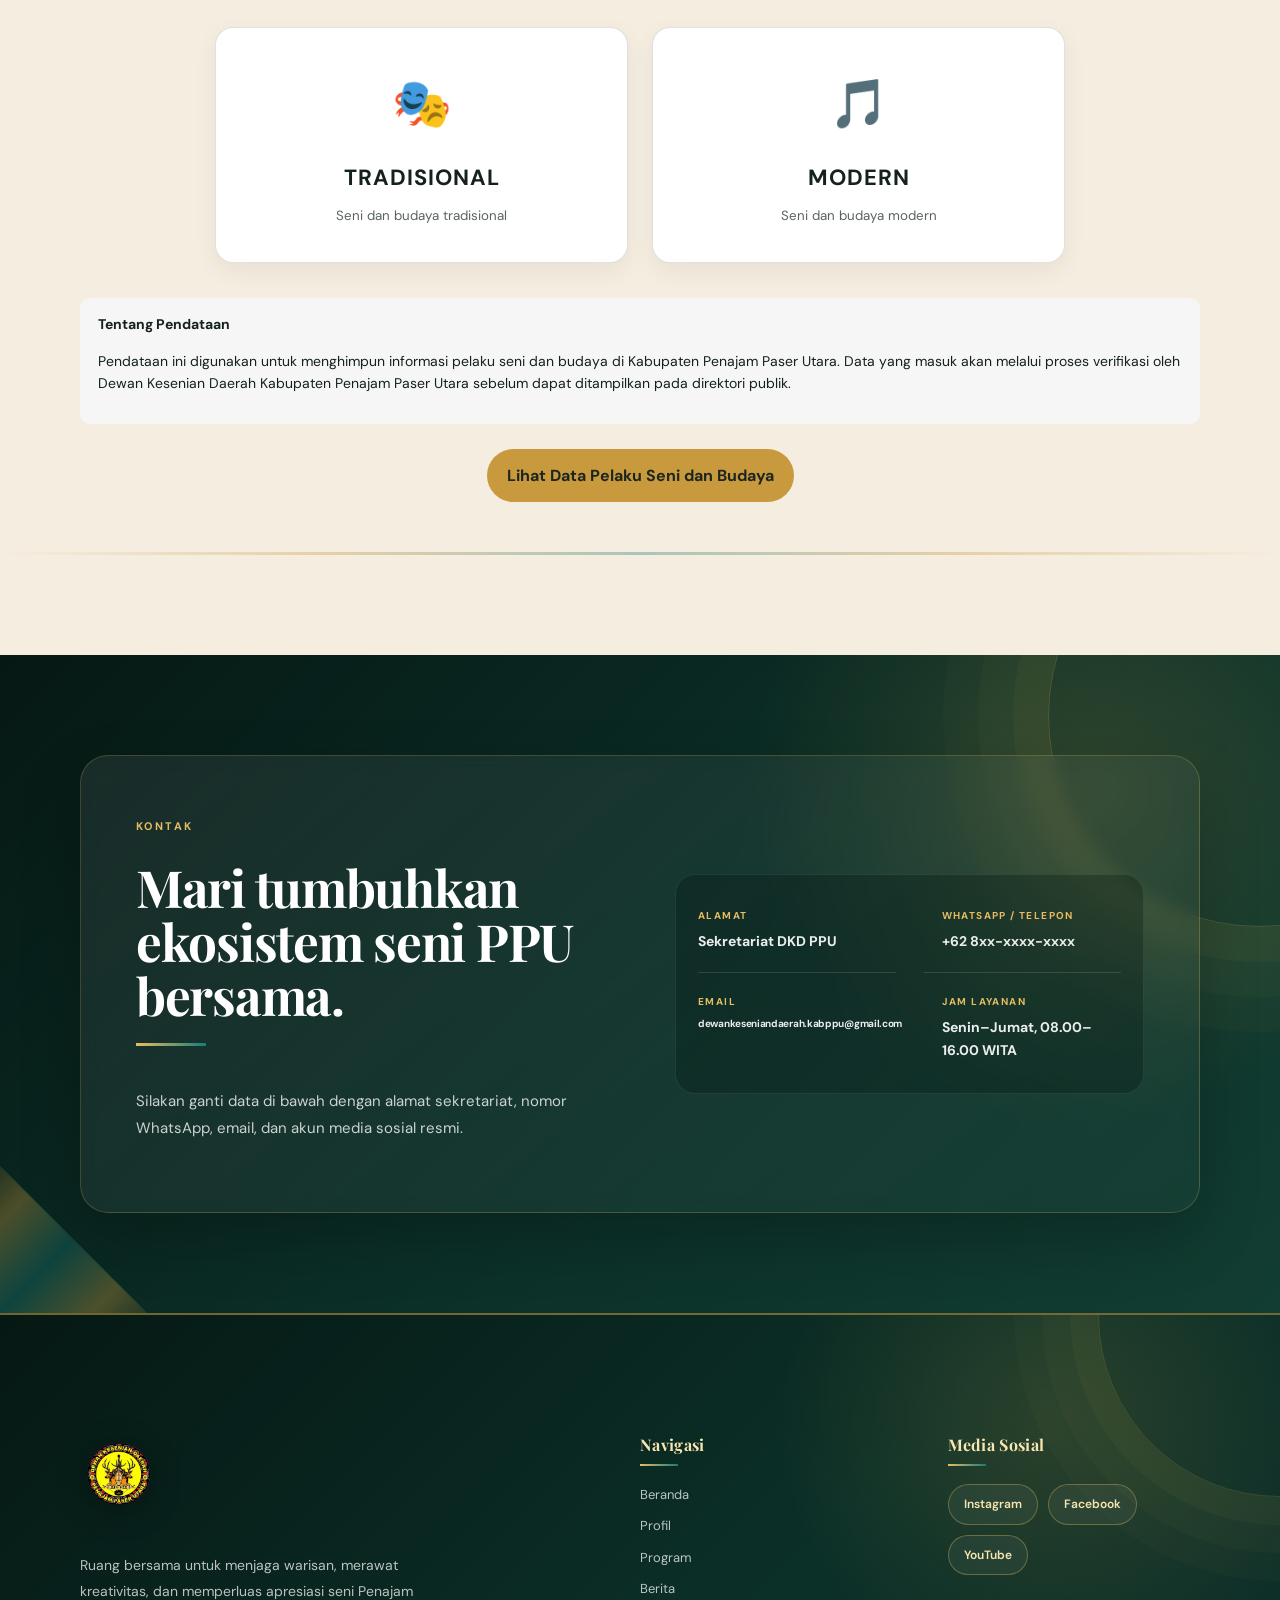
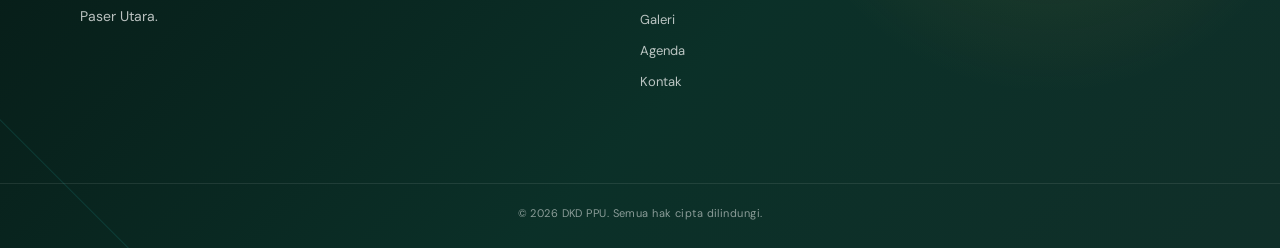
==== commit 425f8c88: "Perbaiki tautan pendataan pelaku seni" ====
--- a/index.html
+++ b/index.html
@@ -387,7 +387,7 @@
       <!-- TRADISIONAL -->
 
       <a
-        href="data-pelaku-seni.html?kategori=TRADISIONAL"
+       href="pendataan-pelaku-seni.html?kategori=TRADISIONAL"
         class="pendataan-card">
 
         <span class="pendataan-icon">
@@ -408,7 +408,7 @@
       <!-- MODERN -->
 
       <a
-        href="data-pelaku-seni.html?kategori=MODERN"
+        href="pendataan-pelaku-seni.html?kategori=MODERN"
         class="pendataan-card">
 
         <span class="pendataan-icon">
--- a/style.css
+++ b/style.css
@@ -2429,3 +2429,105 @@
     color: #e7bd62 !important;
   }
 }
+
+/* =================================
+   VIDEO KEGIATAN DKD PPU
+   ================================= */
+
+.video-section {
+  margin-top: 70px;
+}
+
+.video-grid {
+  display: grid;
+  grid-template-columns: repeat(2, minmax(0, 1fr));
+  gap: 24px;
+  margin-top: 35px;
+}
+
+.video-card {
+  background: #fff;
+  border: 1px solid var(--line);
+  border-radius: var(--radius);
+  overflow: hidden;
+  box-shadow: var(--shadow);
+  transition: .35s ease;
+}
+
+.video-card:hover {
+  transform: translateY(-6px);
+}
+
+.video-card video {
+  display: block;
+  width: 100%;
+  aspect-ratio: 16 / 9;
+  object-fit: cover;
+  background: #101914;
+}
+
+.video-card-body {
+  padding: 22px 24px 24px;
+}
+
+.video-category {
+  display: inline-block;
+  margin-bottom: 8px;
+  color: var(--red);
+  font-size: 11px;
+  font-weight: 700;
+  letter-spacing: .12em;
+  text-transform: uppercase;
+}
+
+.video-card h3 {
+  margin: 0 0 8px;
+  font: 700 24px/1.2 "Playfair Display";
+  color: var(--ink);
+}
+
+.video-card p {
+  margin: 0;
+  color: #687168;
+  line-height: 1.7;
+}
+
+.video-loading {
+  grid-column: 1 / -1;
+  text-align: center;
+  padding: 35px 20px;
+  color: #687168;
+  background: rgba(255,255,255,.6);
+  border: 1px dashed var(--line);
+  border-radius: 18px;
+}
+
+
+/* =================================
+   VIDEO RESPONSIVE
+   ================================= */
+
+@media(max-width:900px) {
+  .video-grid {
+    grid-template-columns: 1fr;
+  }
+}
+
+@media(max-width:560px) {
+  .video-section {
+    margin-top: 55px;
+  }
+
+  .video-grid {
+    gap: 18px;
+    margin-top: 28px;
+  }
+
+  .video-card-body {
+    padding: 18px;
+  }
+
+  .video-card h3 {
+    font-size: 21px;
+  }
+}
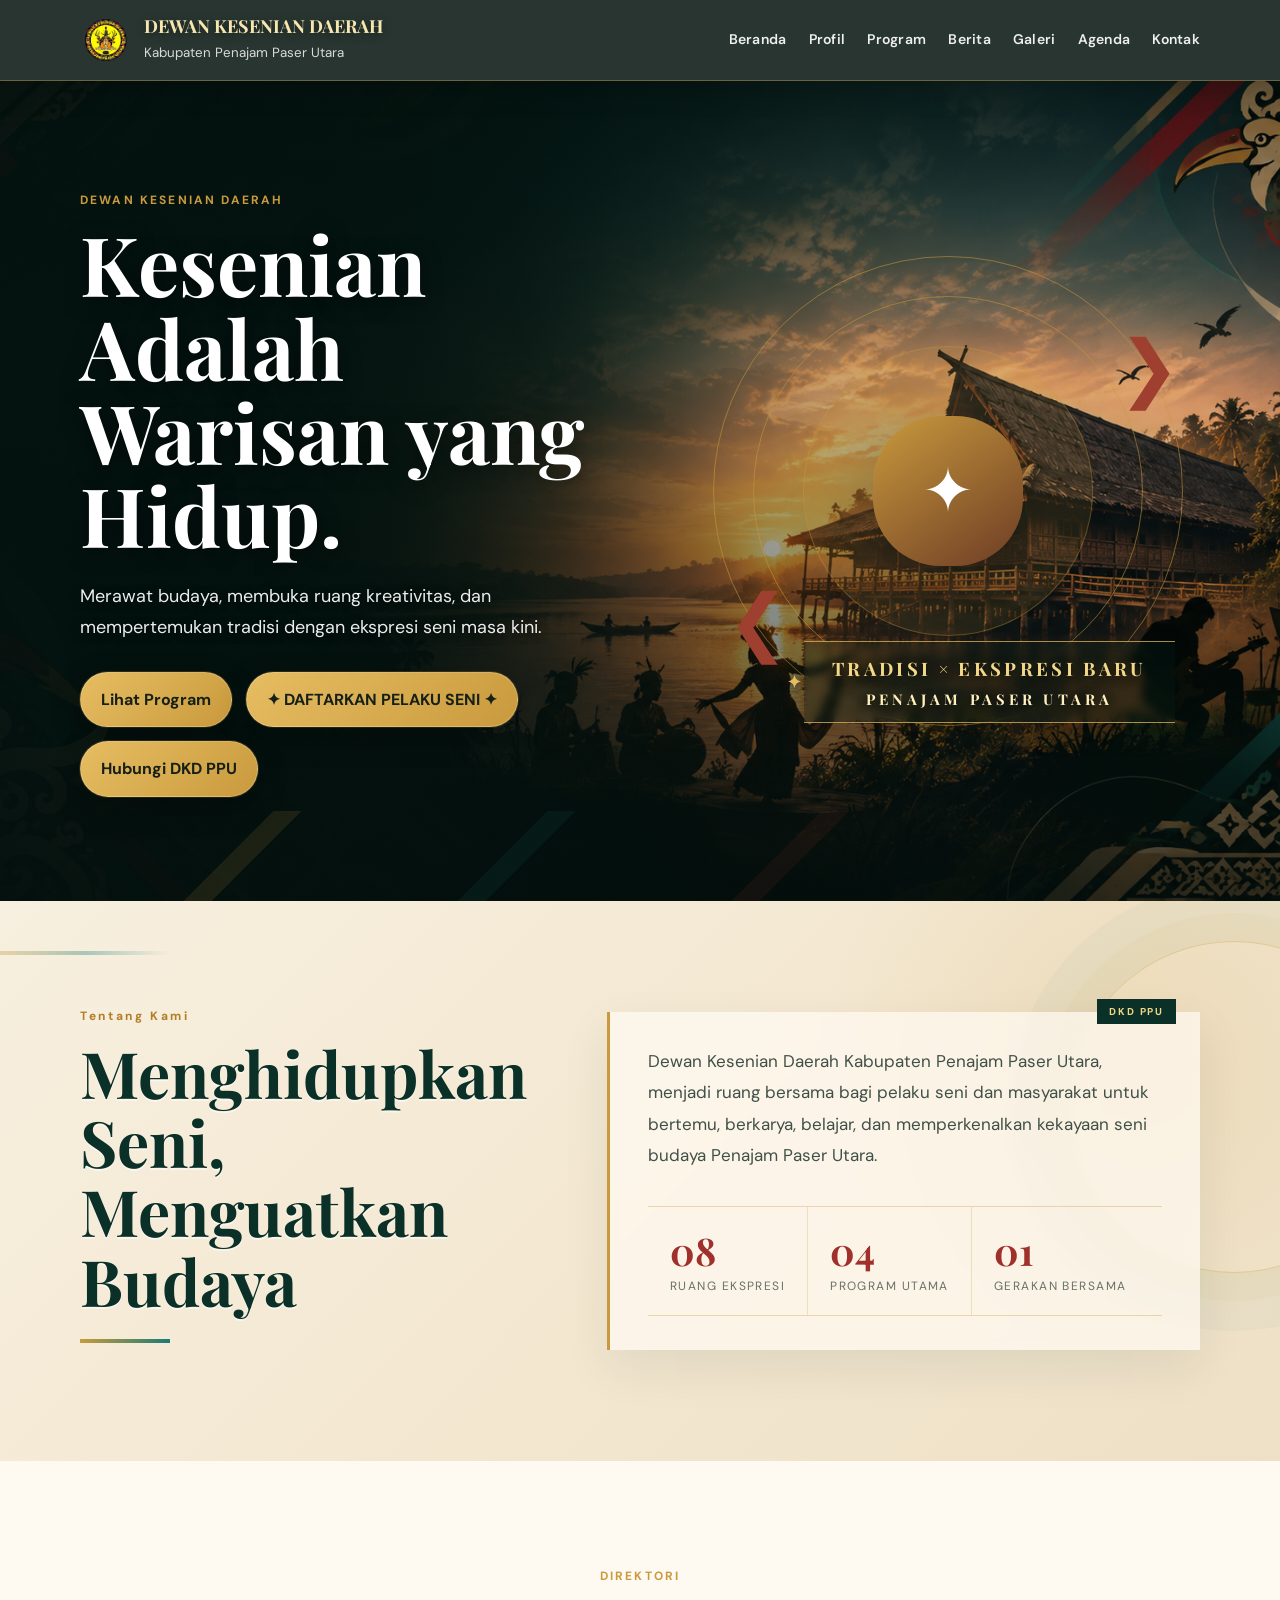
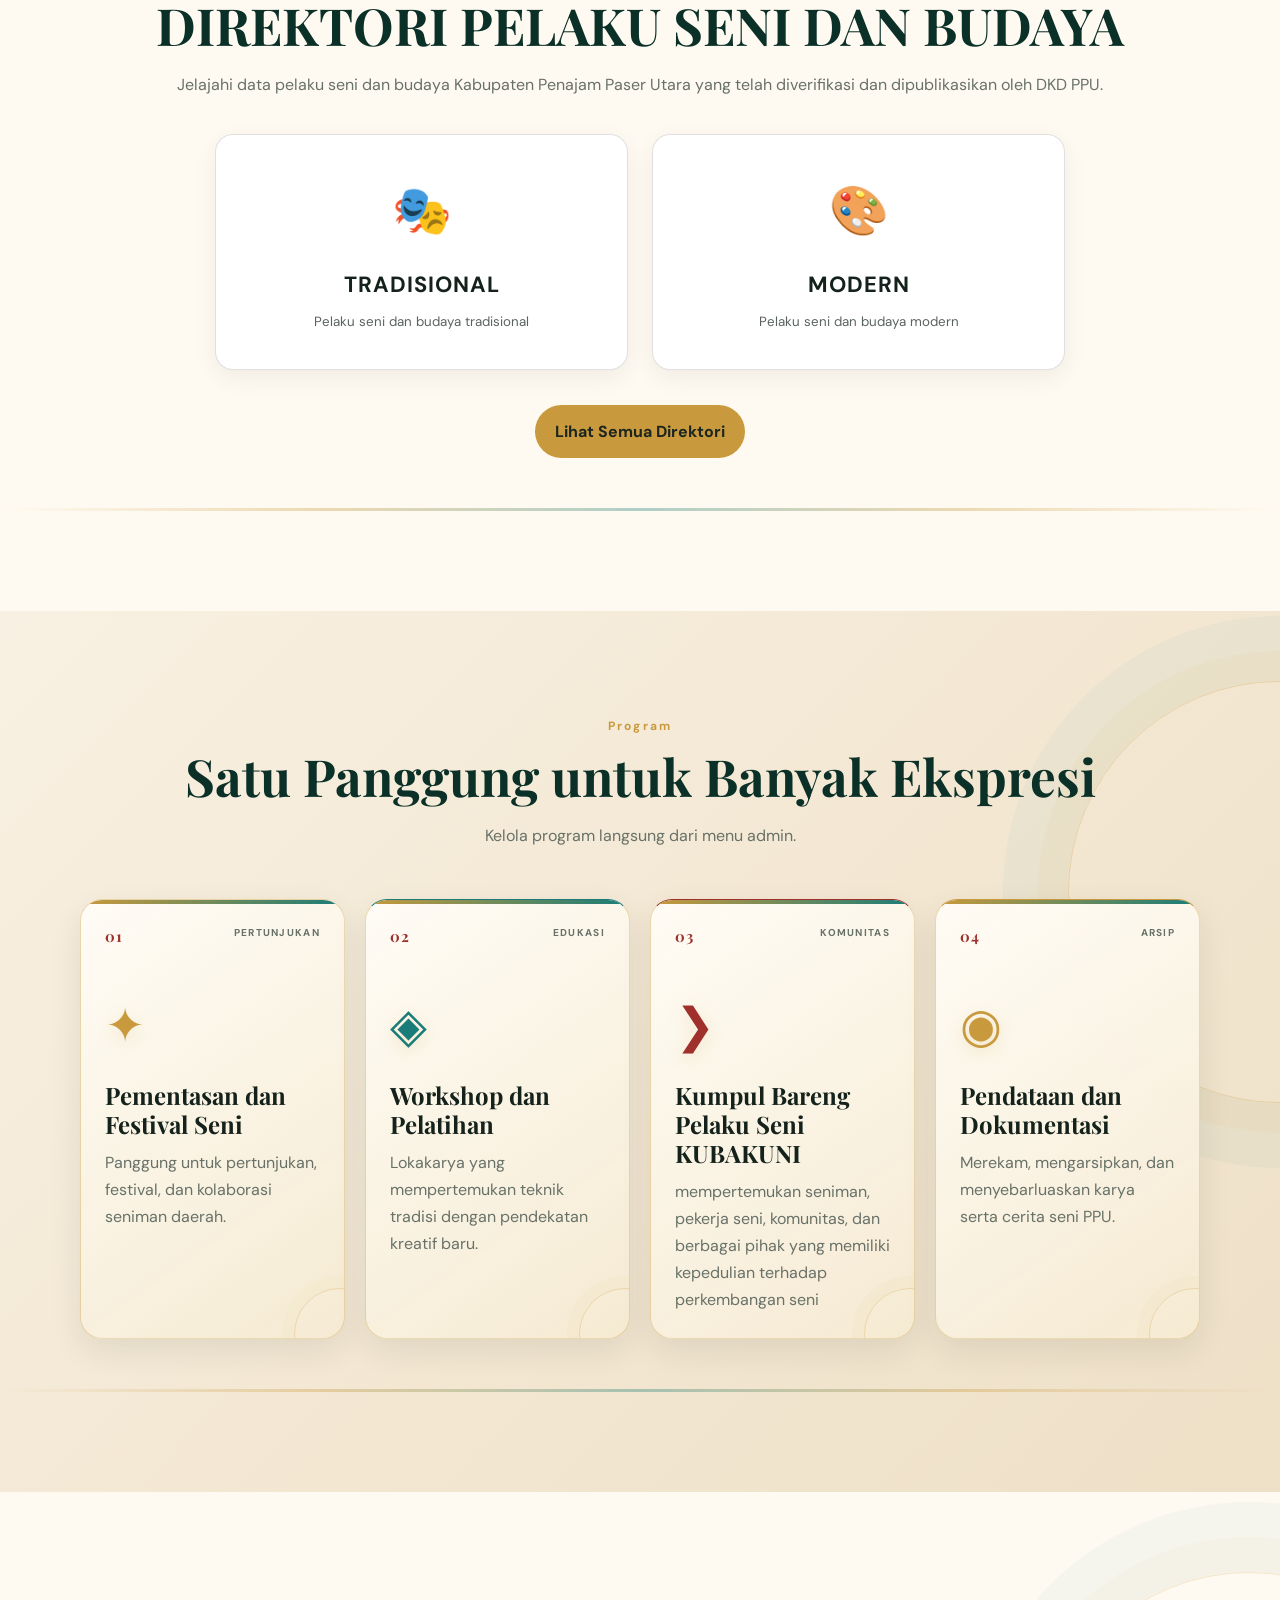
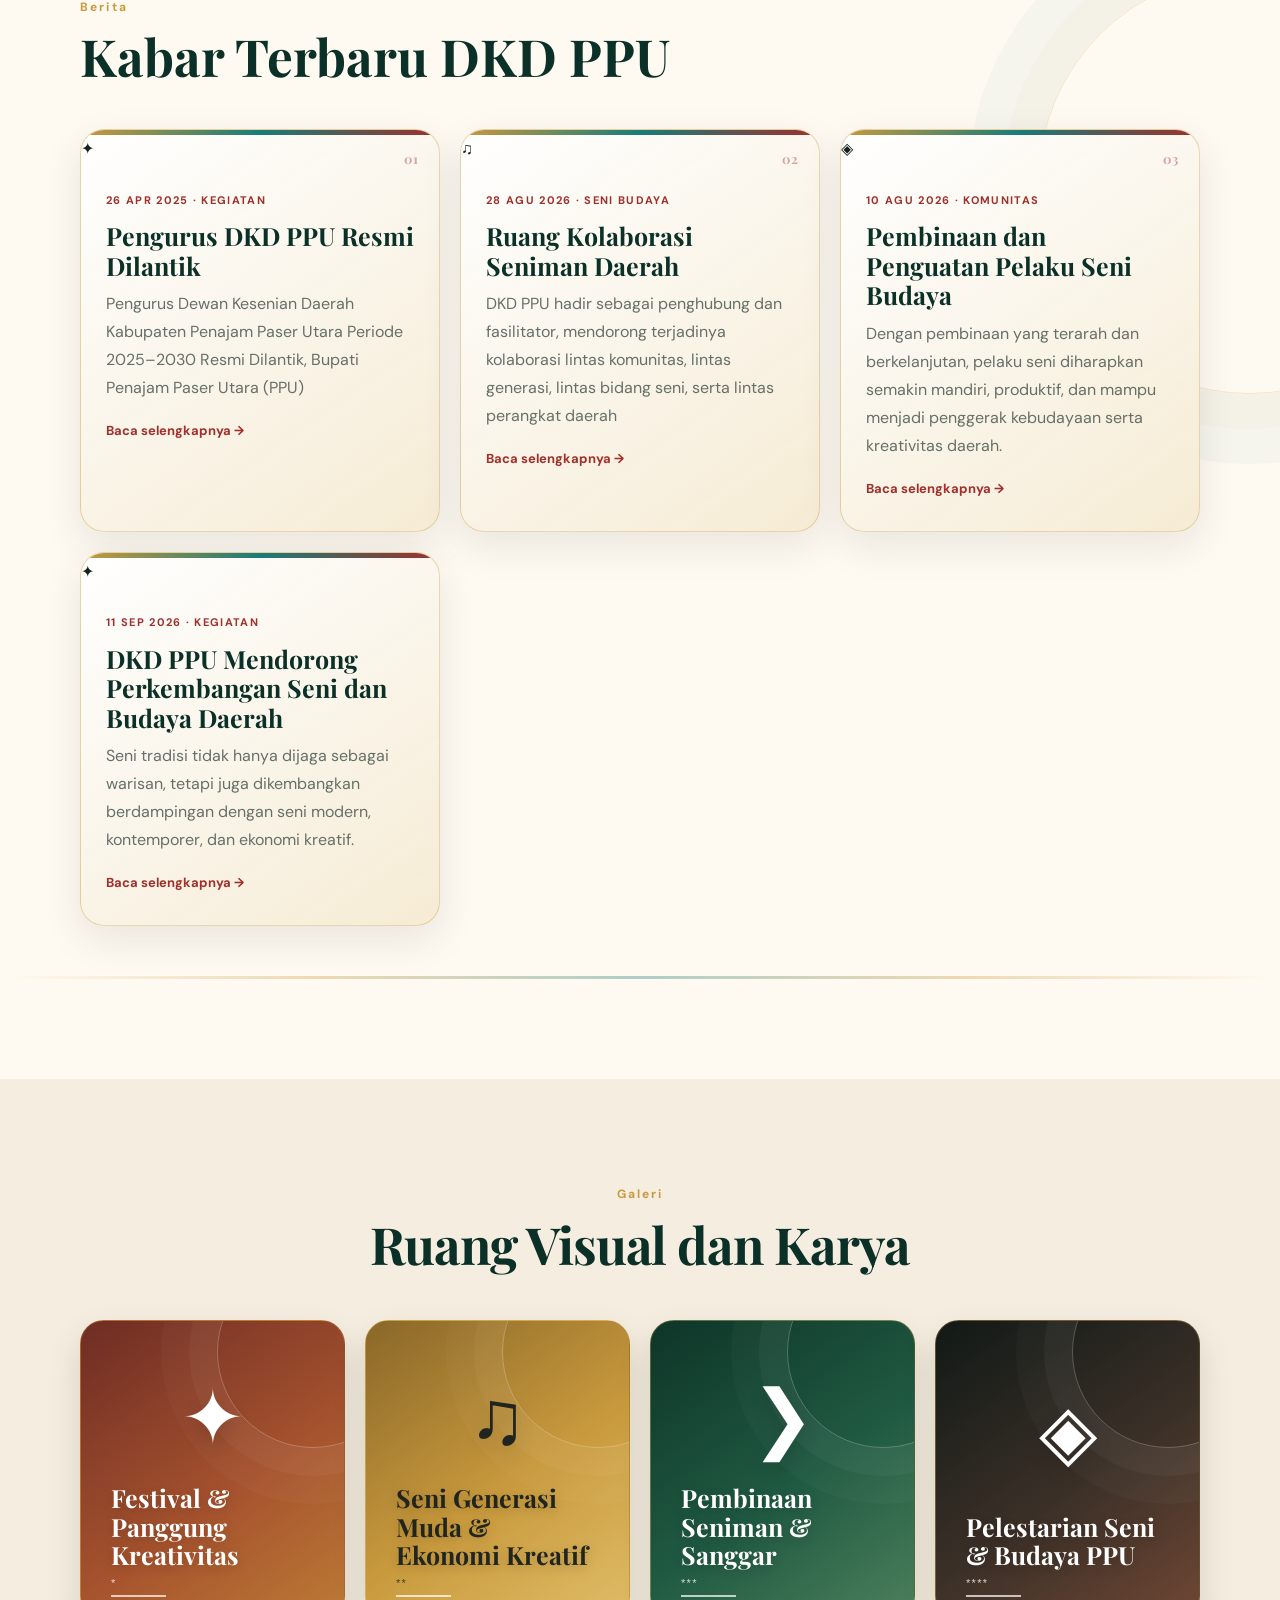
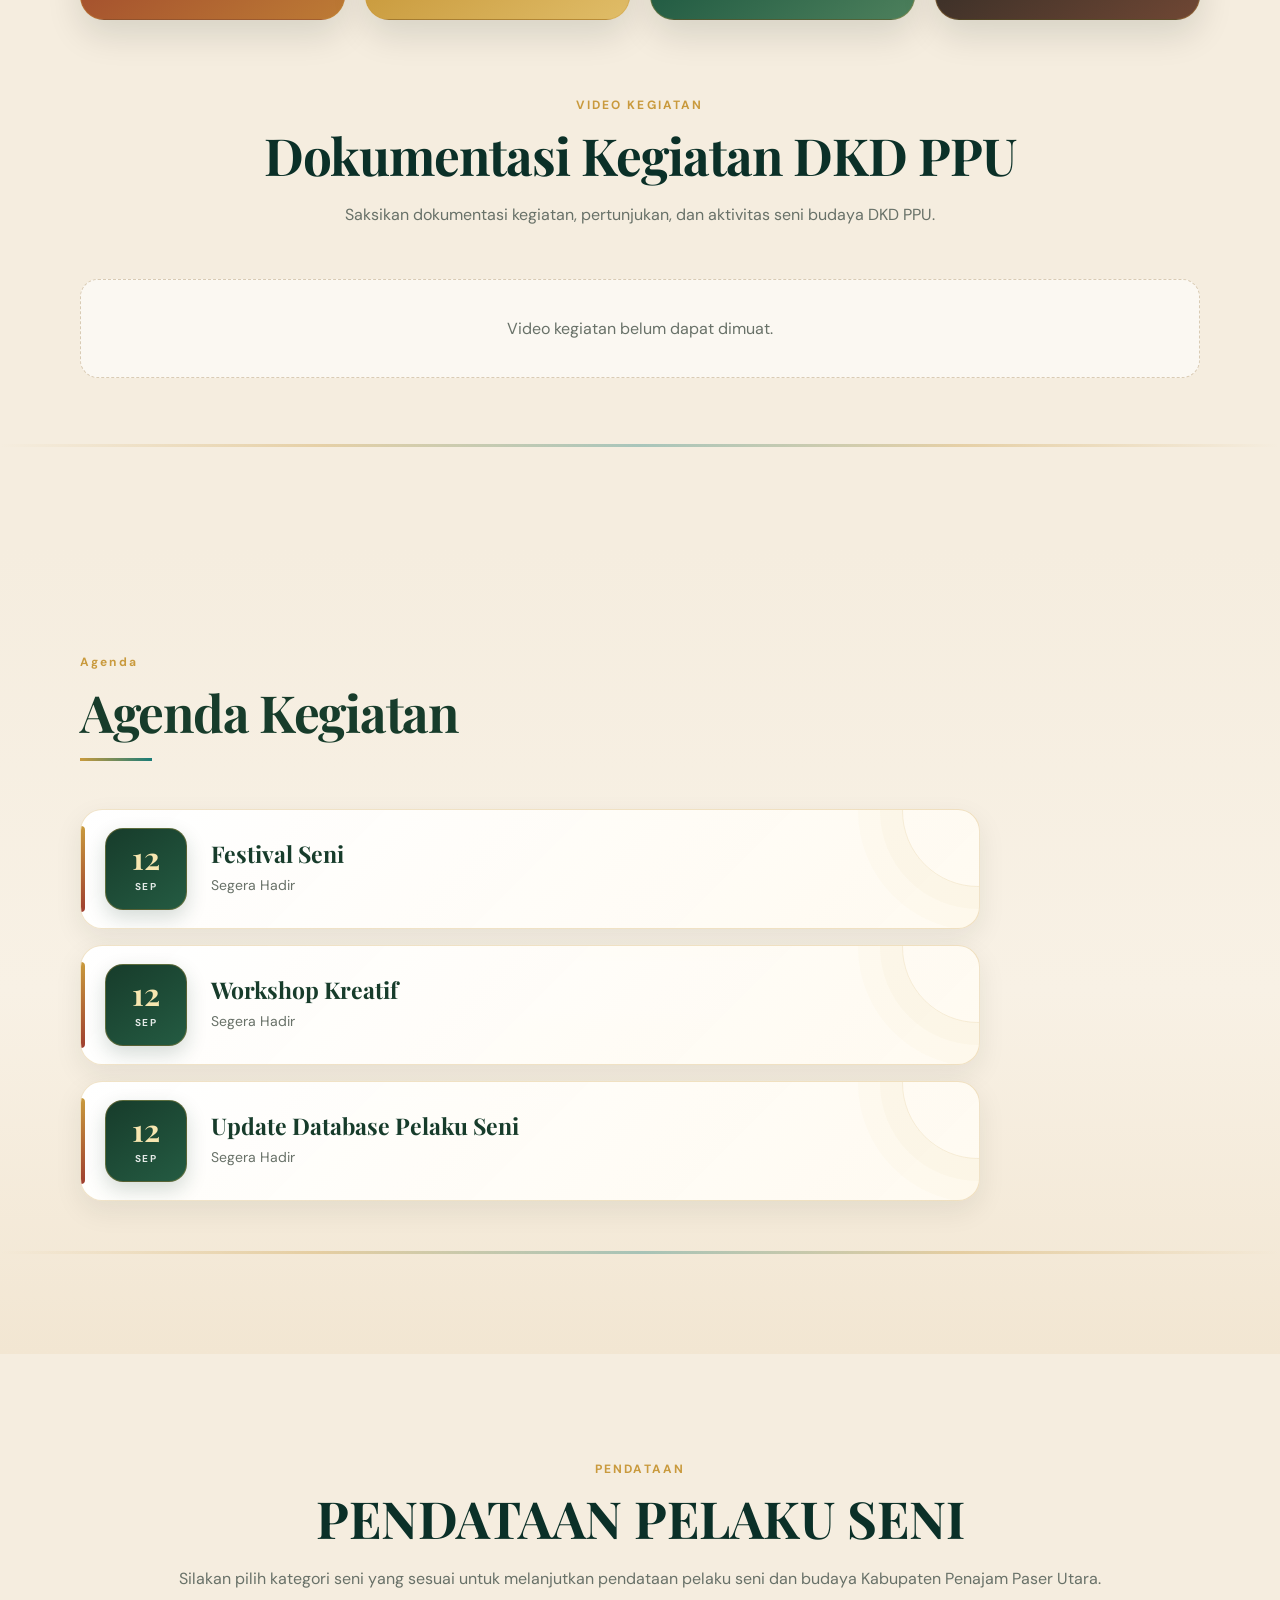
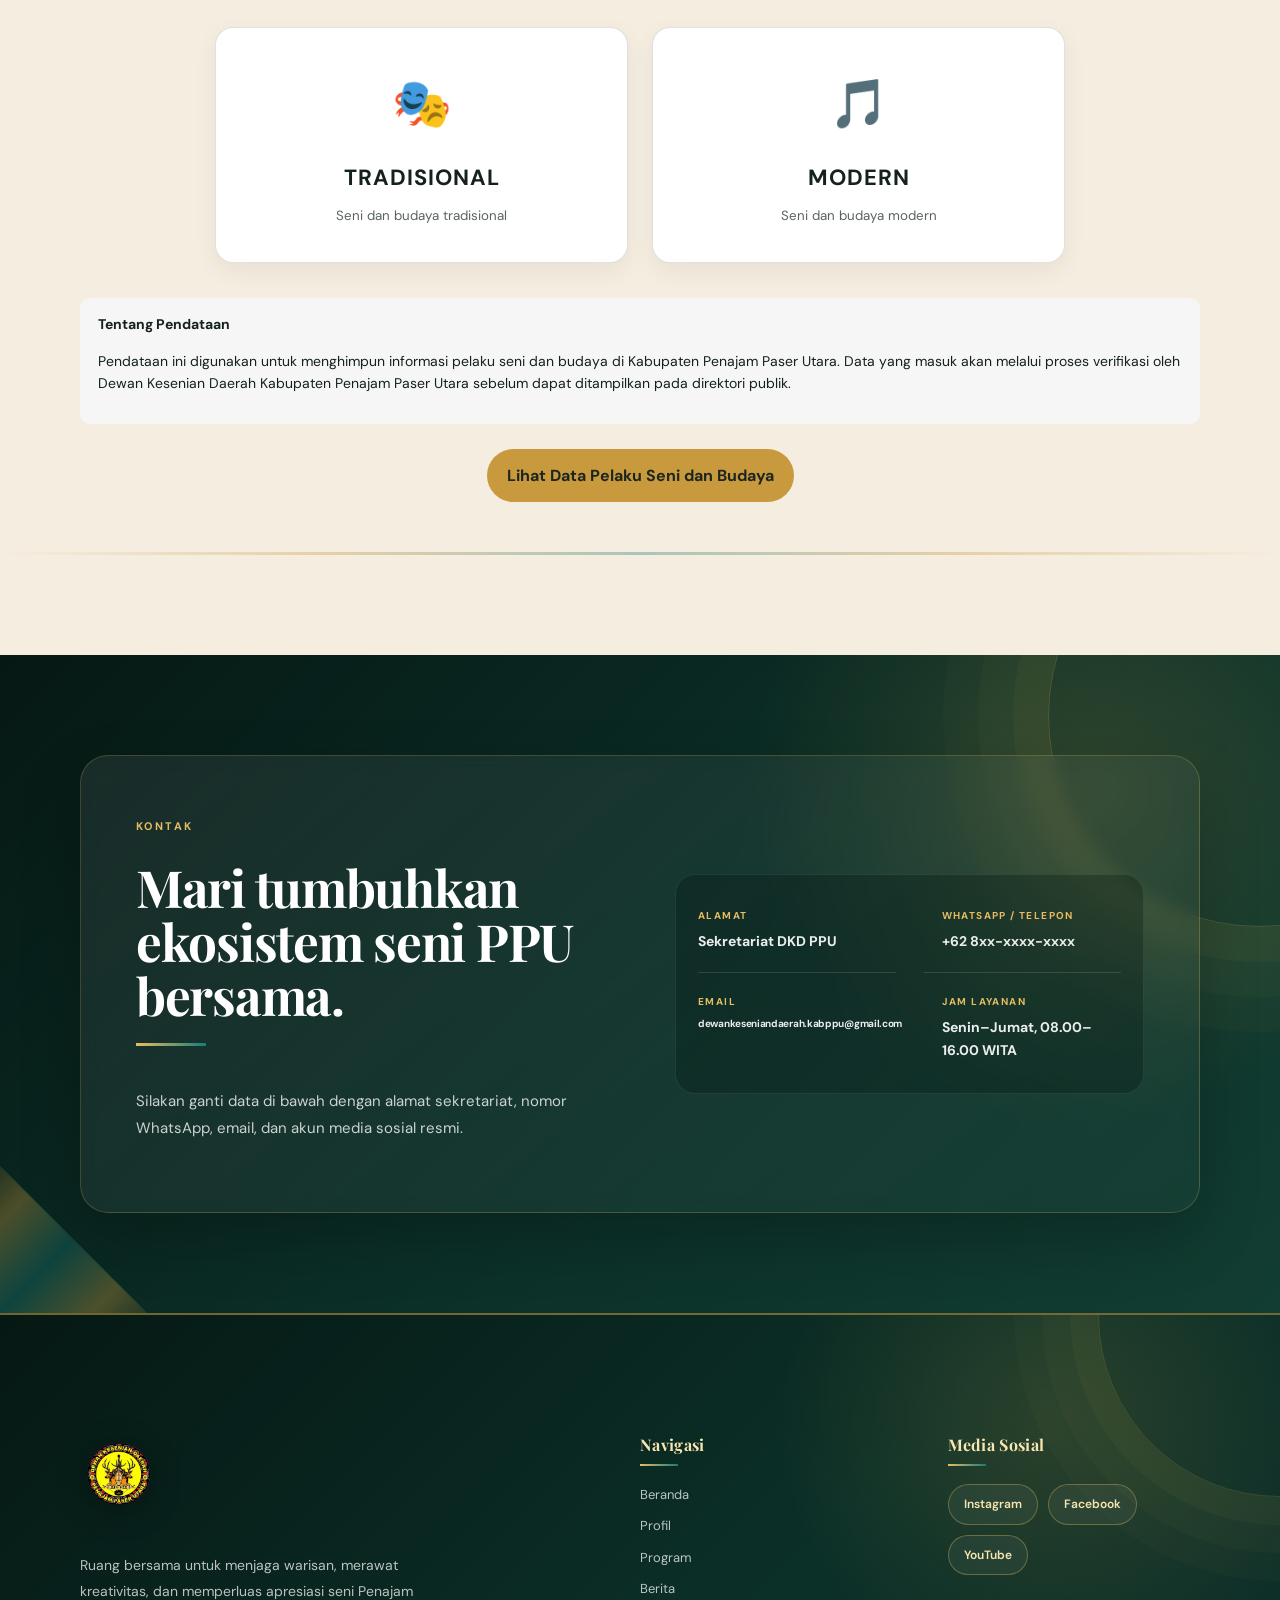
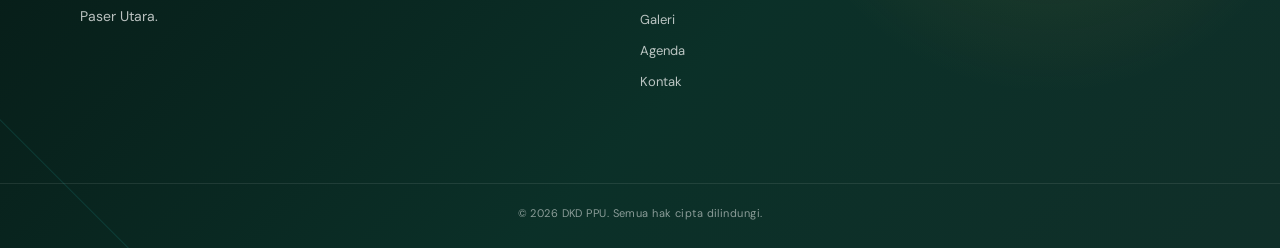
==== commit 754c49cd: "Tambahkan tombol Daftarkan Pelaku Seni di beranda" ====
--- a/index.html
+++ b/index.html
@@ -56,15 +56,19 @@
 
       <div class="hero-actions">
 
-        <a class="btn btn-primary" href="#program">
-          Lihat Program
-        </a>
-
-        <a class="btn btn-ghost" href="#kontak">
-          Hubungi DKD PPU
-        </a>
-
-      </div>
+  <a class="btn btn-primary" href="#program">
+    Lihat Program
+  </a>
+
+  <a class="btn btn-pendataan" href="#pendataan">
+    ✦ DAFTARKAN PELAKU SENI ✦
+  </a>
+
+  <a class="btn btn-ghost" href="#kontak">
+    Hubungi DKD PPU
+  </a>
+
+</div>
 
     </div>
 
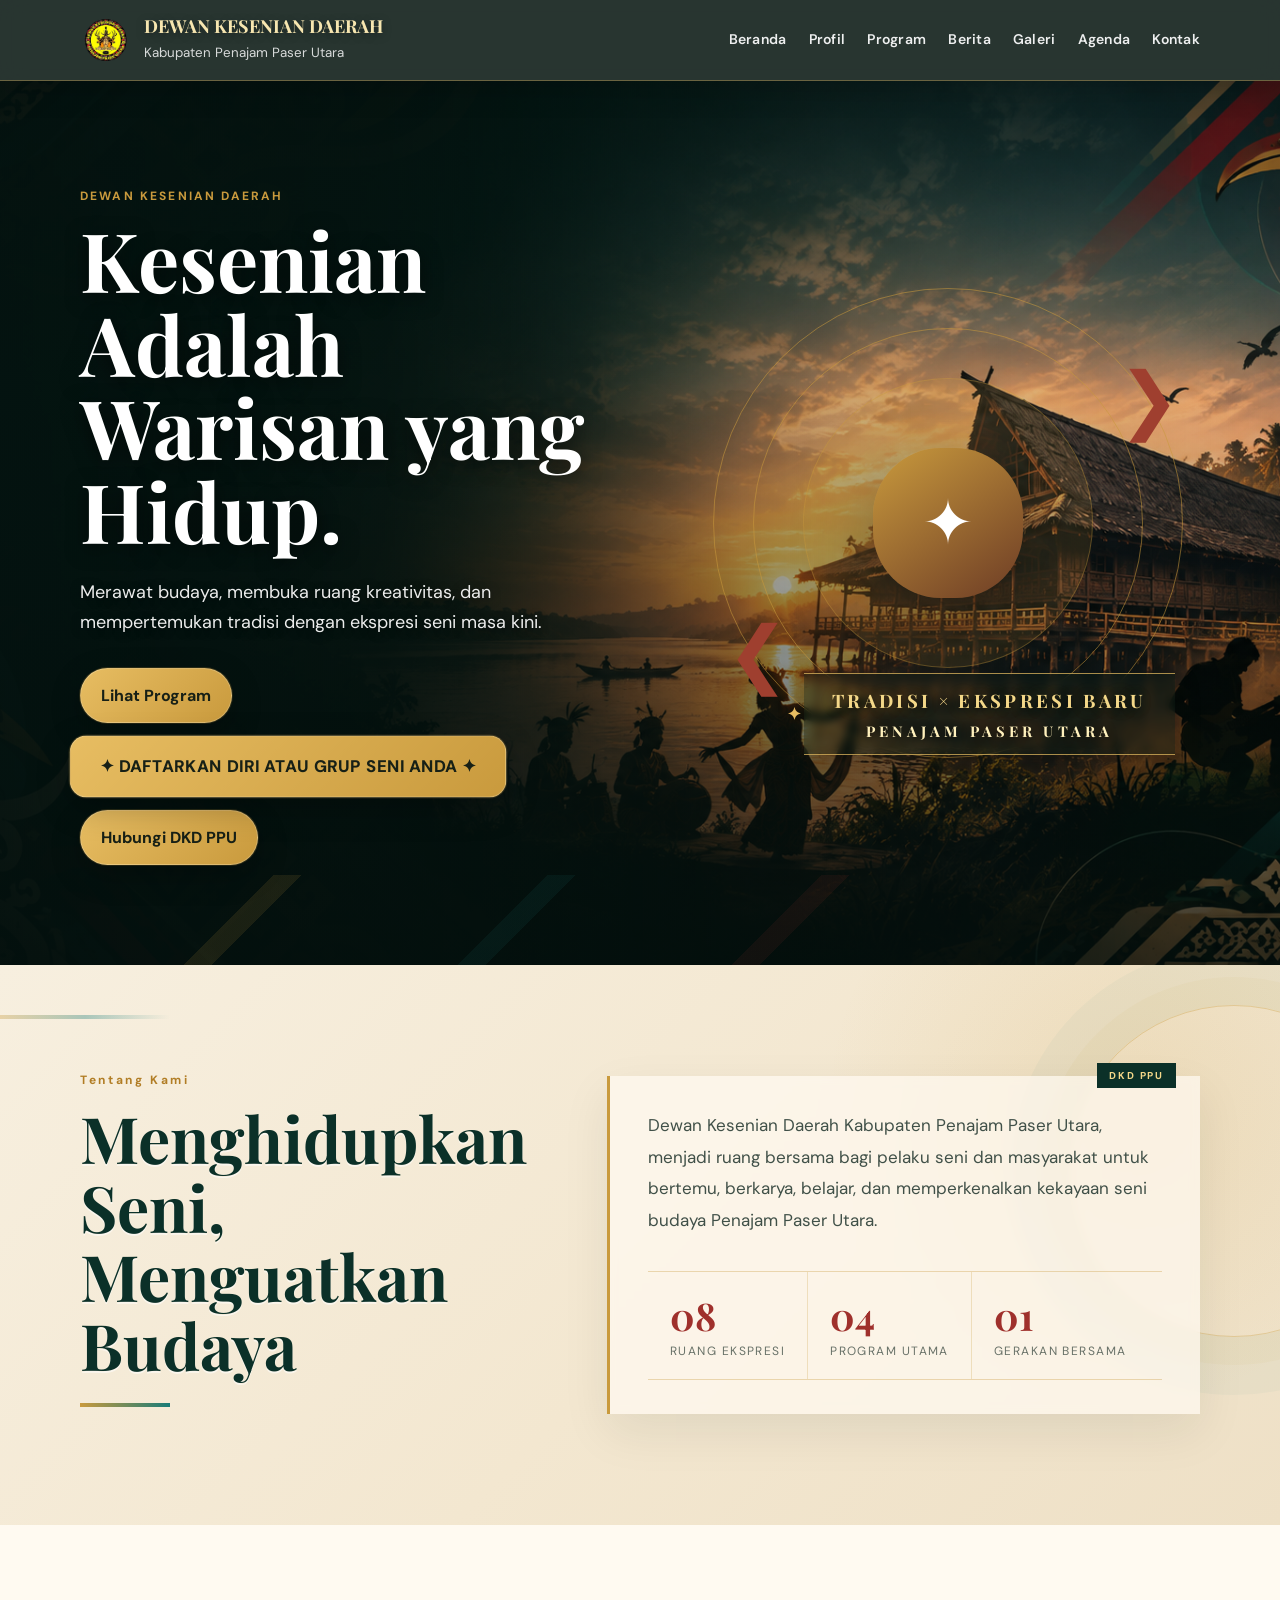
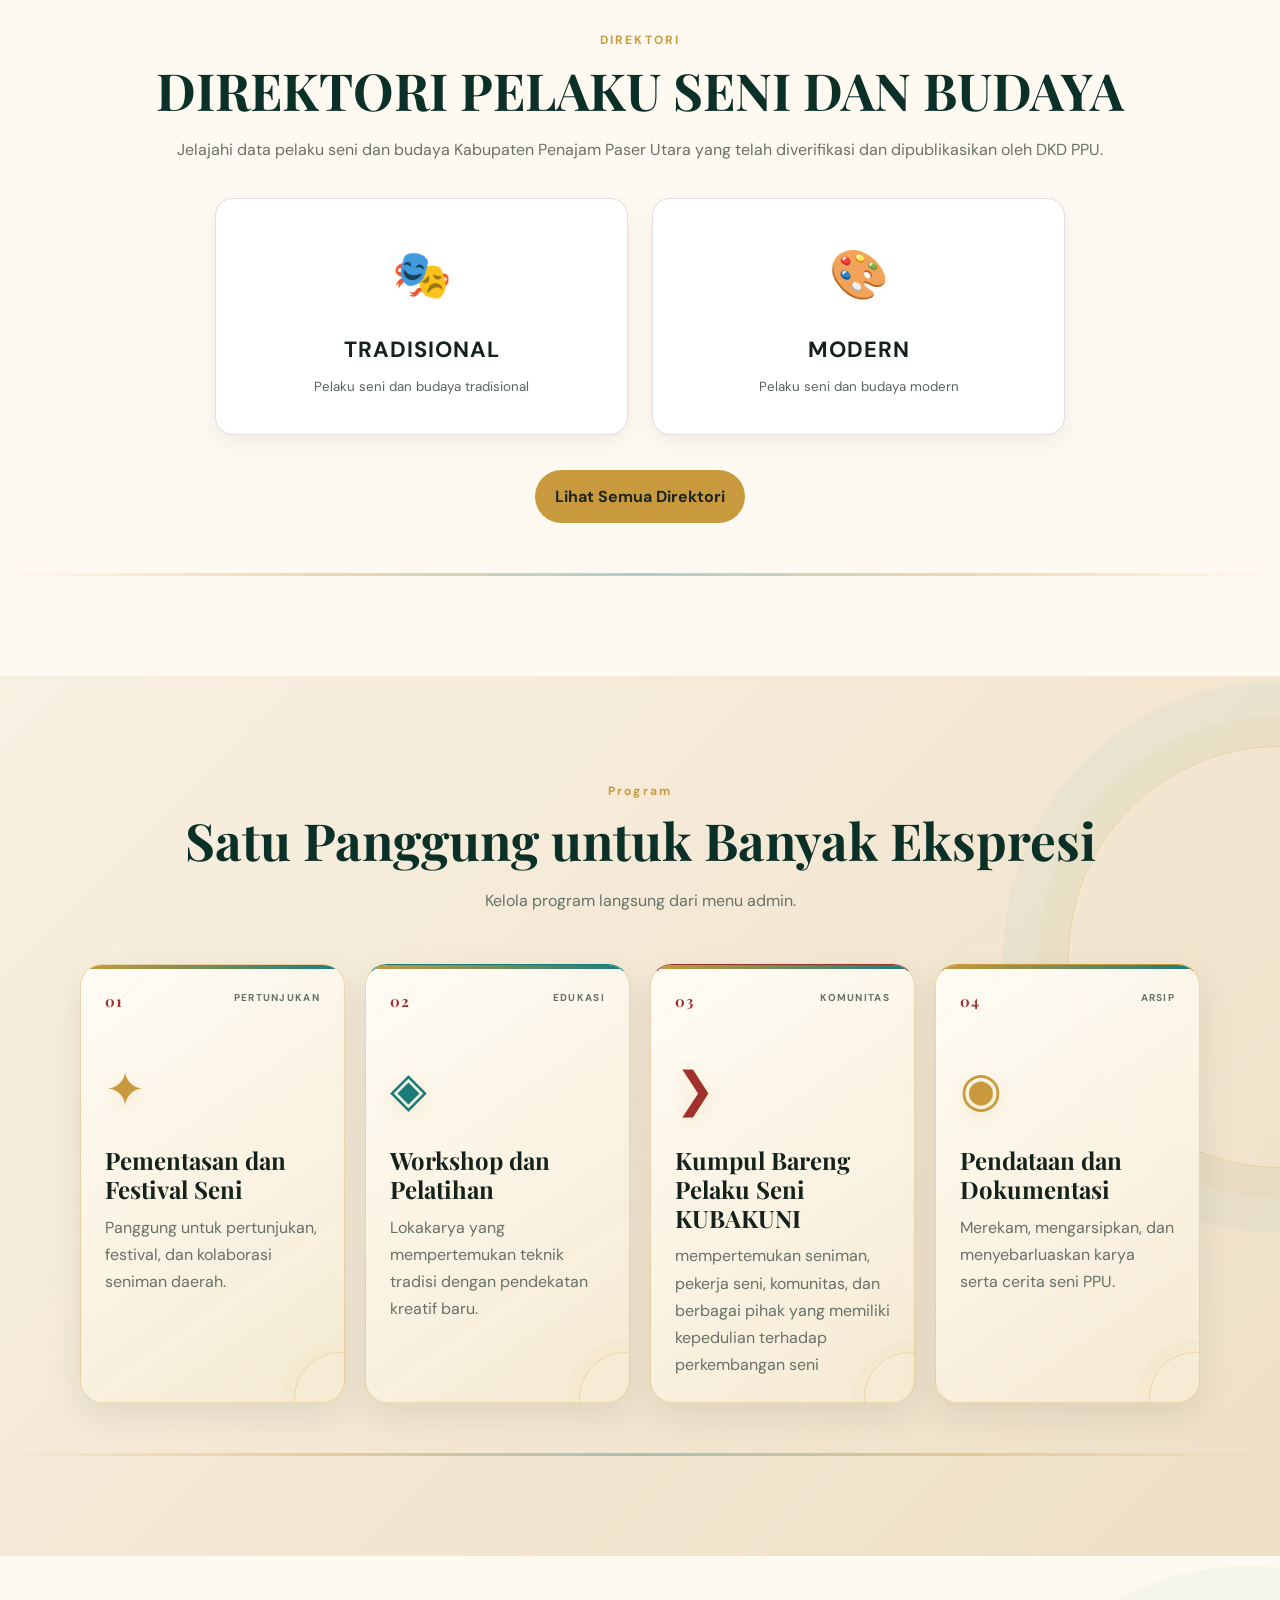
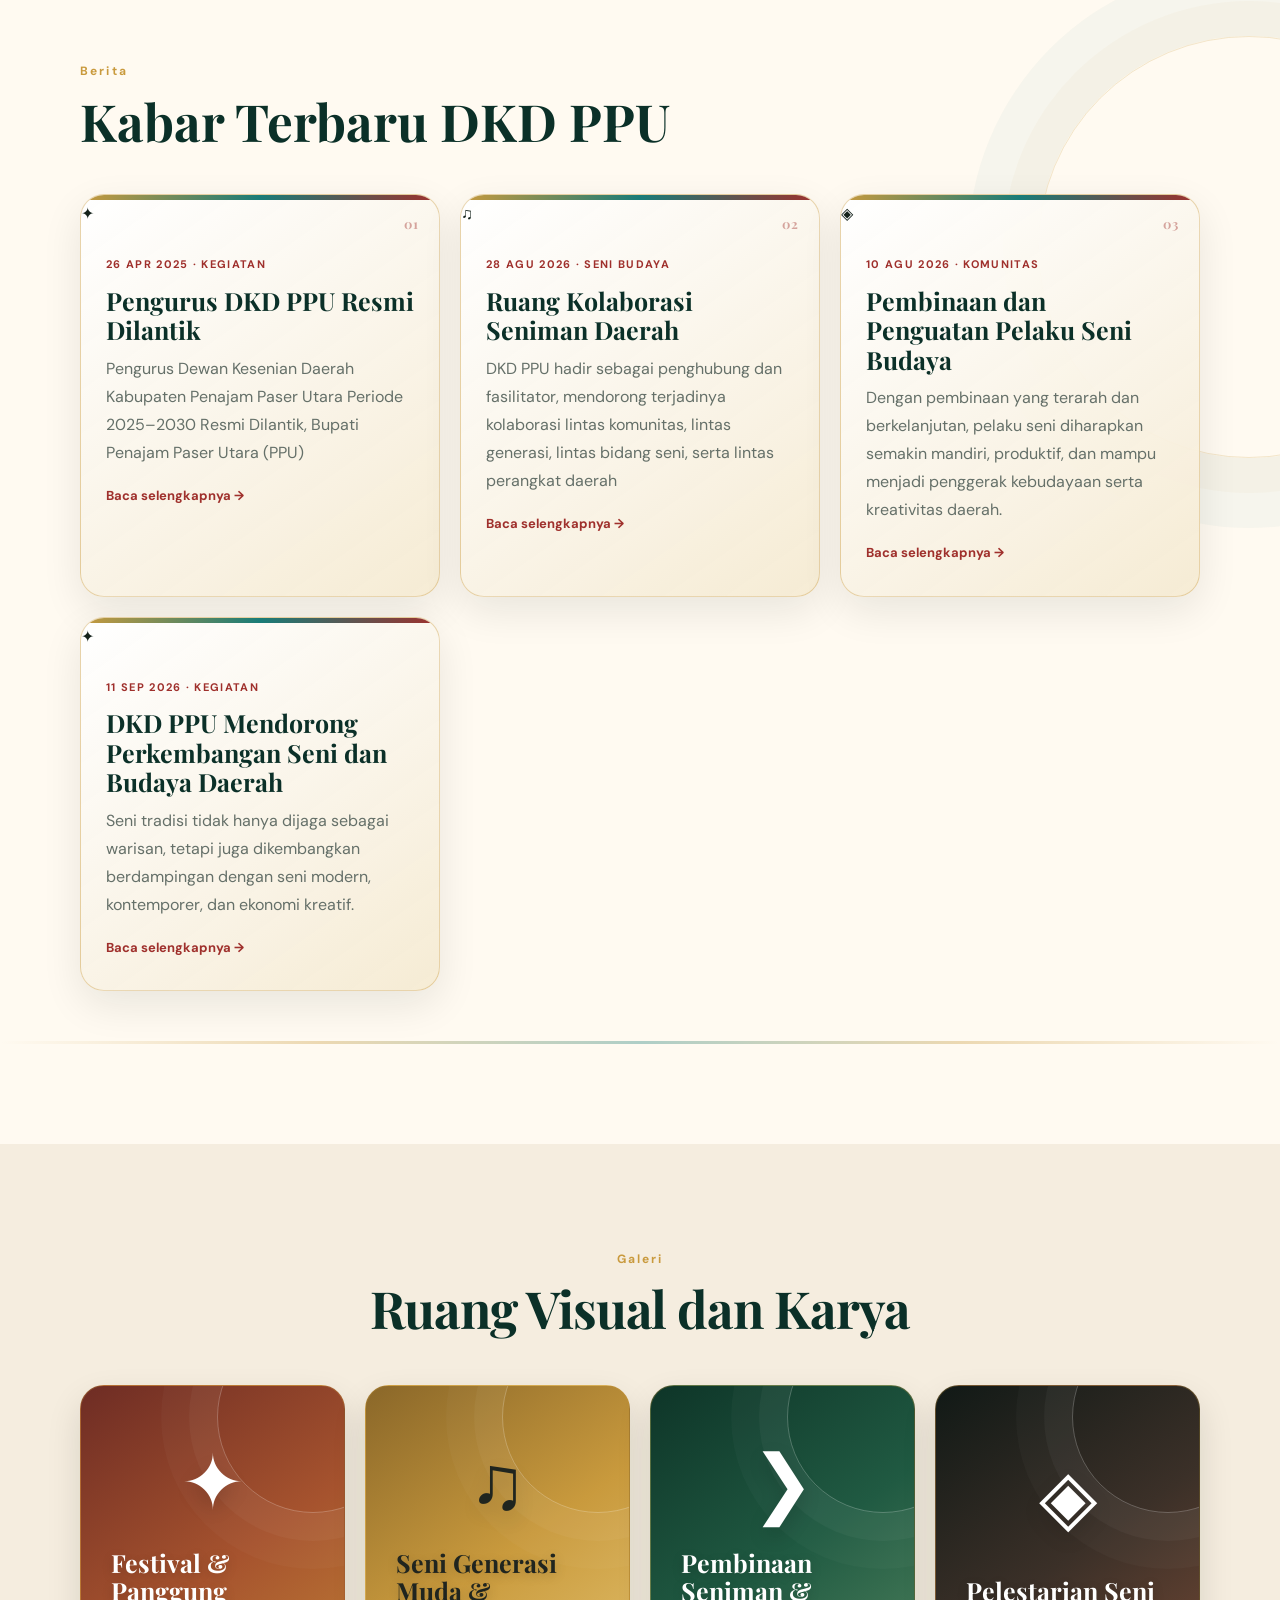
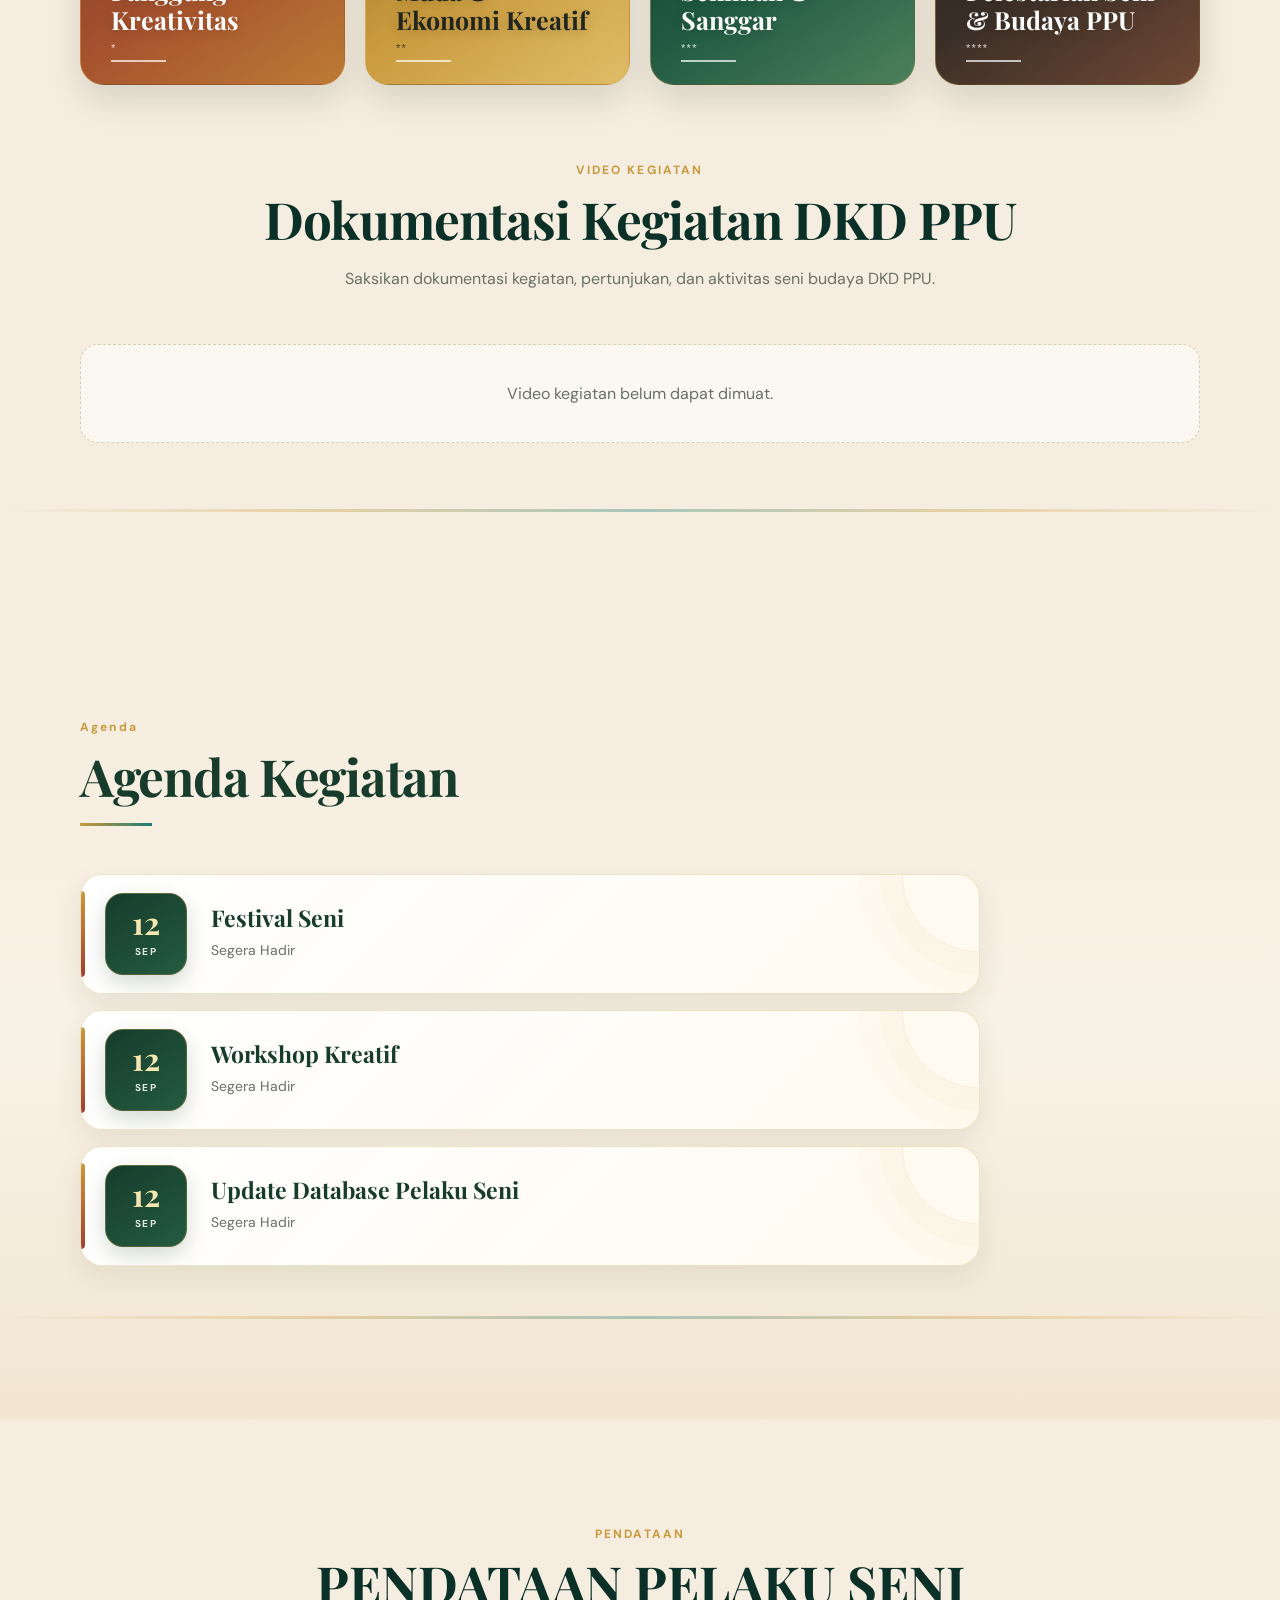
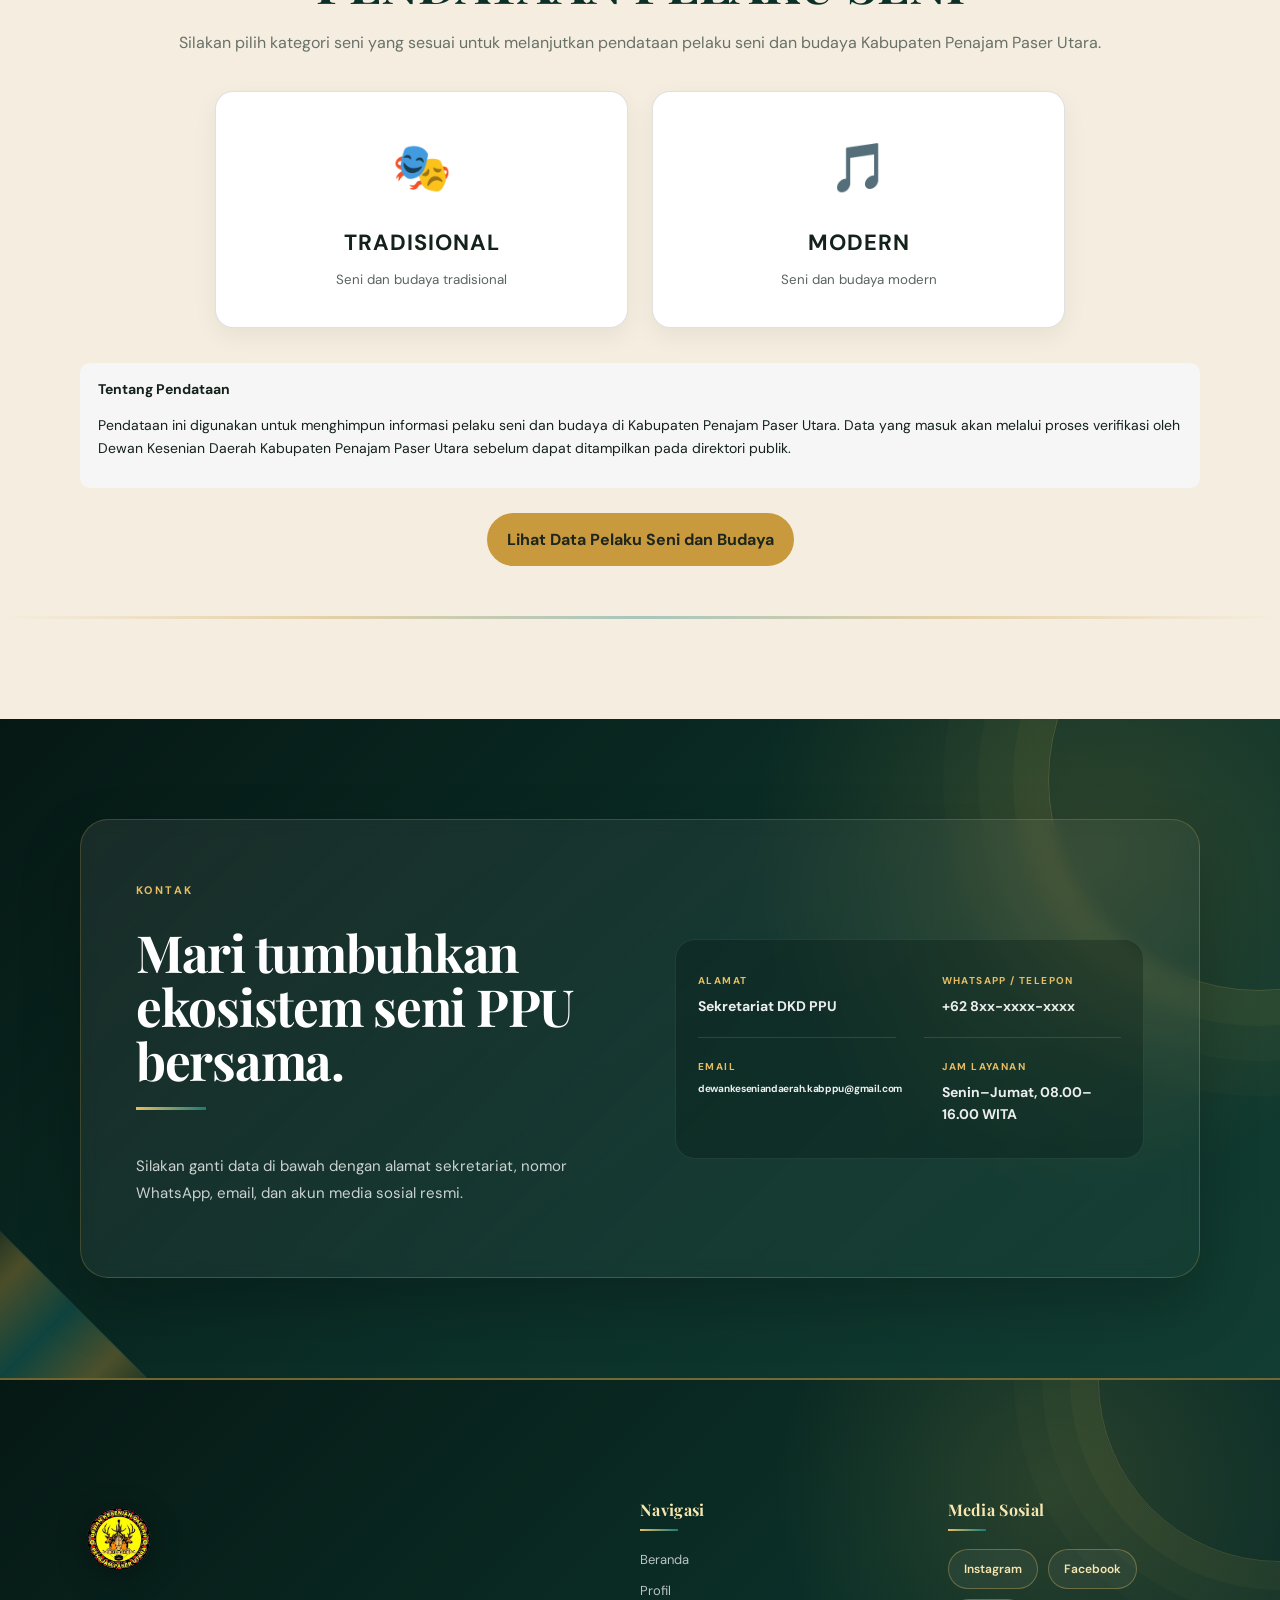
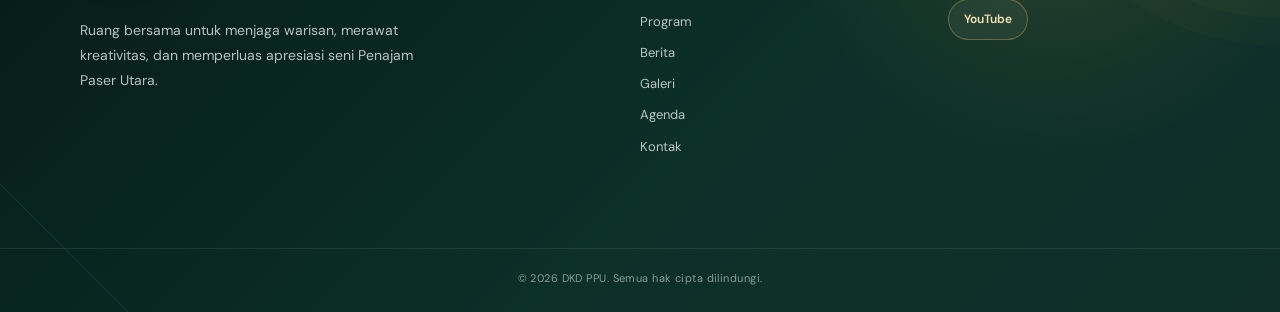
==== commit fa45e26e: "Update index.html" ====
--- a/index.html
+++ b/index.html
@@ -61,7 +61,7 @@
   </a>
 
   <a class="btn btn-pendataan" href="#pendataan">
-    ✦ DAFTARKAN PELAKU SENI ✦
+    ✦ DAFTARKAN DIRI ATAU GRUP SENI ANDA ✦
   </a>
 
   <a class="btn btn-ghost" href="#kontak">
--- a/style.css
+++ b/style.css
@@ -2531,3 +2531,59 @@
     font-size: 21px;
   }
 }
+
+/* =================================
+   TOMBOL UTAMA PENDATAAN
+   ================================= */
+
+.btn-pendataan {
+  position: relative;
+  display: inline-flex;
+  align-items: center;
+  justify-content: center;
+  min-height: 58px;
+  padding: 15px 28px;
+  border: 2px solid #c89b3c;
+  border-radius: 16px;
+  background: linear-gradient(135deg, #c89b3c, #e0bb61);
+  color: #073b2f;
+  font-weight: 800;
+  letter-spacing: .03em;
+  text-transform: uppercase;
+  box-shadow: 0 10px 25px rgba(0,0,0,.16);
+  transform: scale(1.05);
+  transition: .3s ease;
+}
+
+.btn-pendataan:hover {
+  transform: scale(1.08) translateY(-3px);
+  box-shadow: 0 15px 30px rgba(0,0,0,.22);
+}
+
+.btn-pendataan:active {
+  transform: scale(1.02);
+}
+
+
+/* =================================
+   TOMBOL PENDATAAN DI HP
+   ================================= */
+
+@media(max-width:700px) {
+
+  .hero-actions {
+    flex-direction: column;
+    align-items: stretch;
+  }
+
+  .btn-pendataan {
+    min-height: 60px;
+    transform: none;
+    font-size: 14px;
+  }
+
+  .btn-pendataan:hover {
+    transform: translateY(-2px);
+  }
+
+}
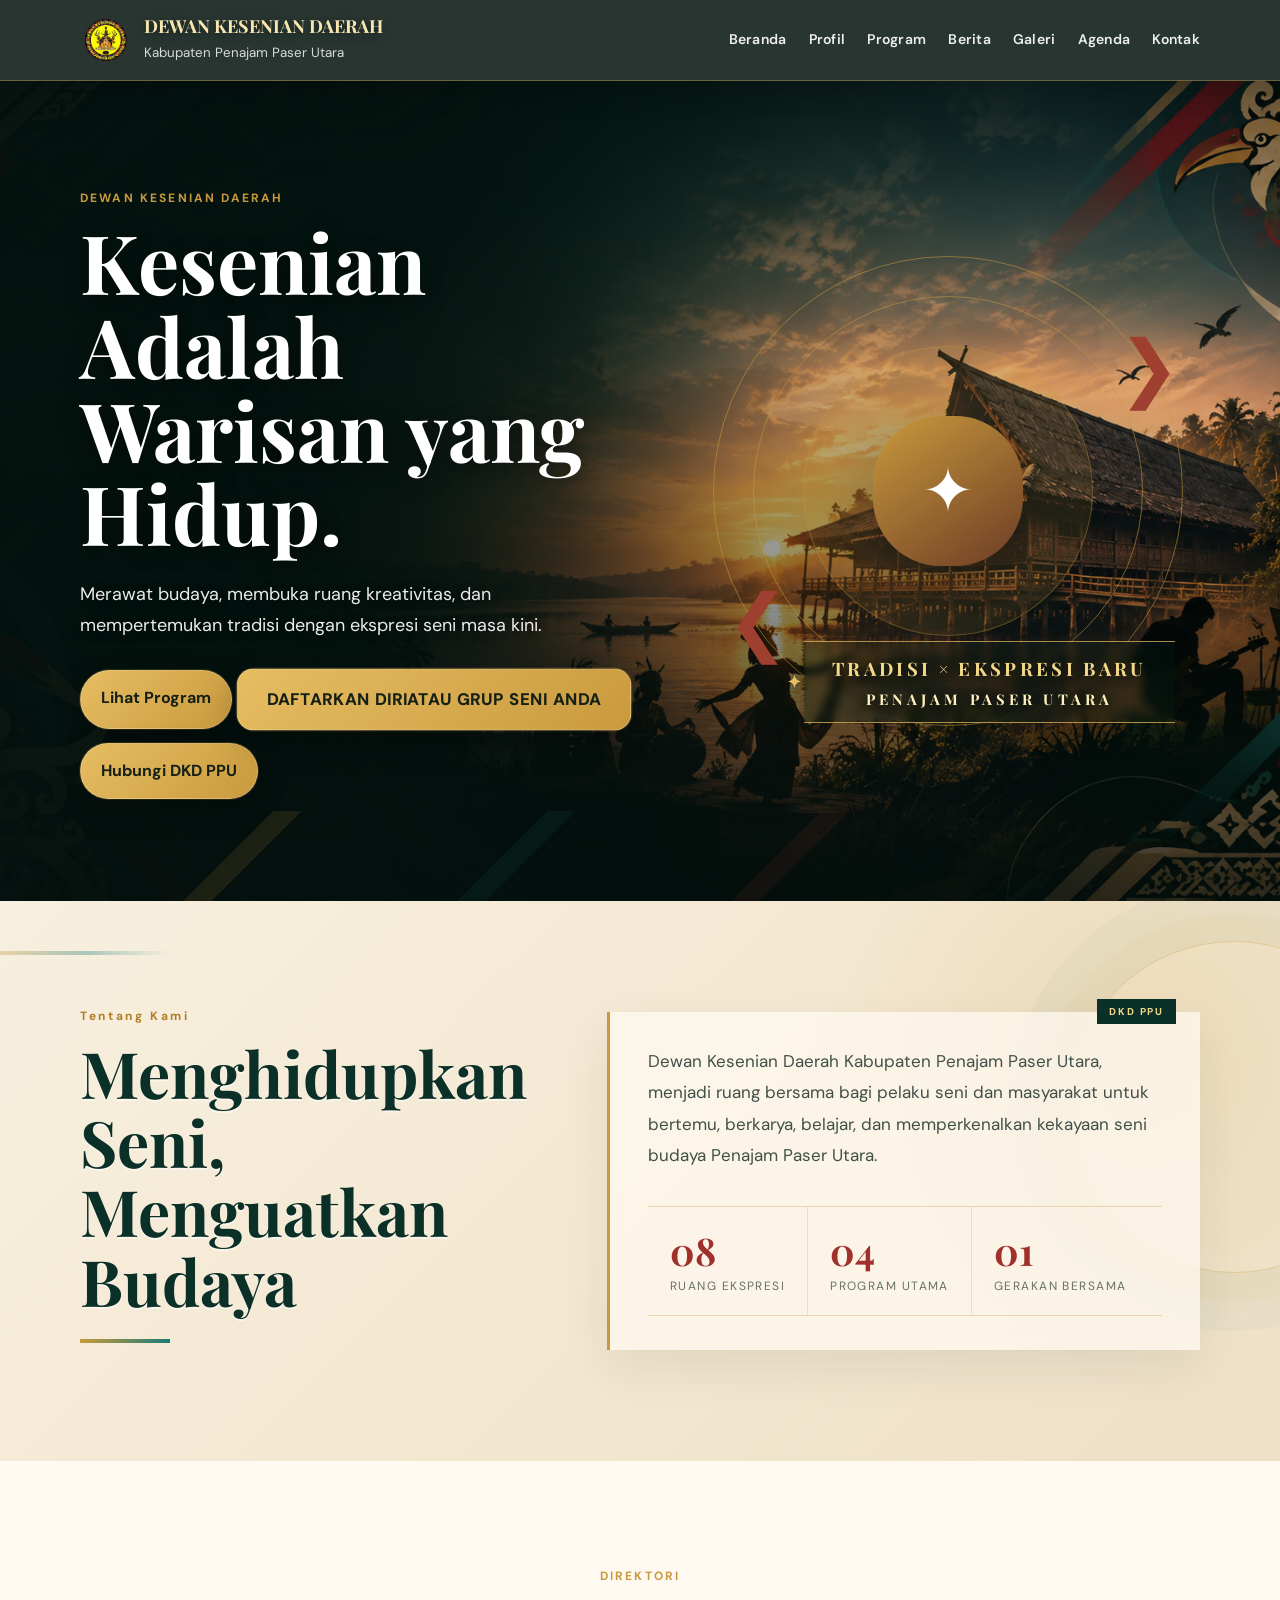
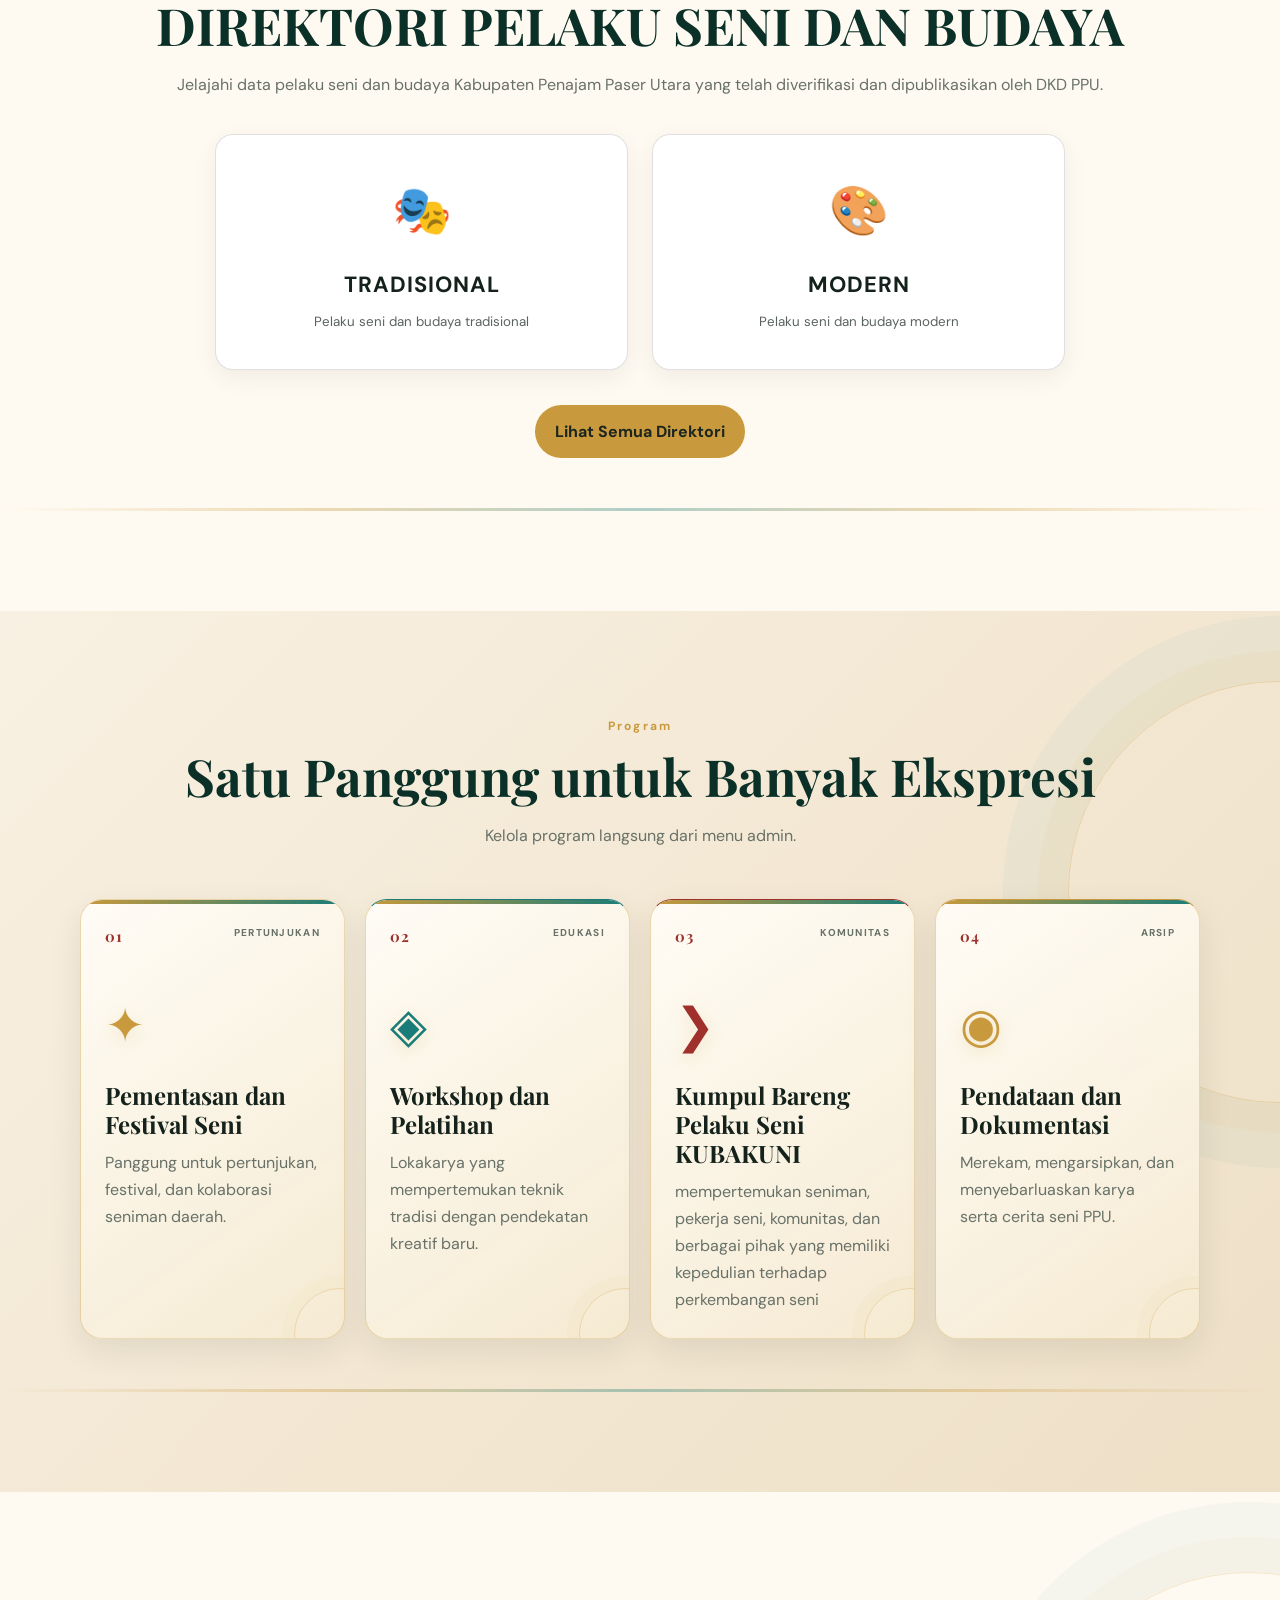
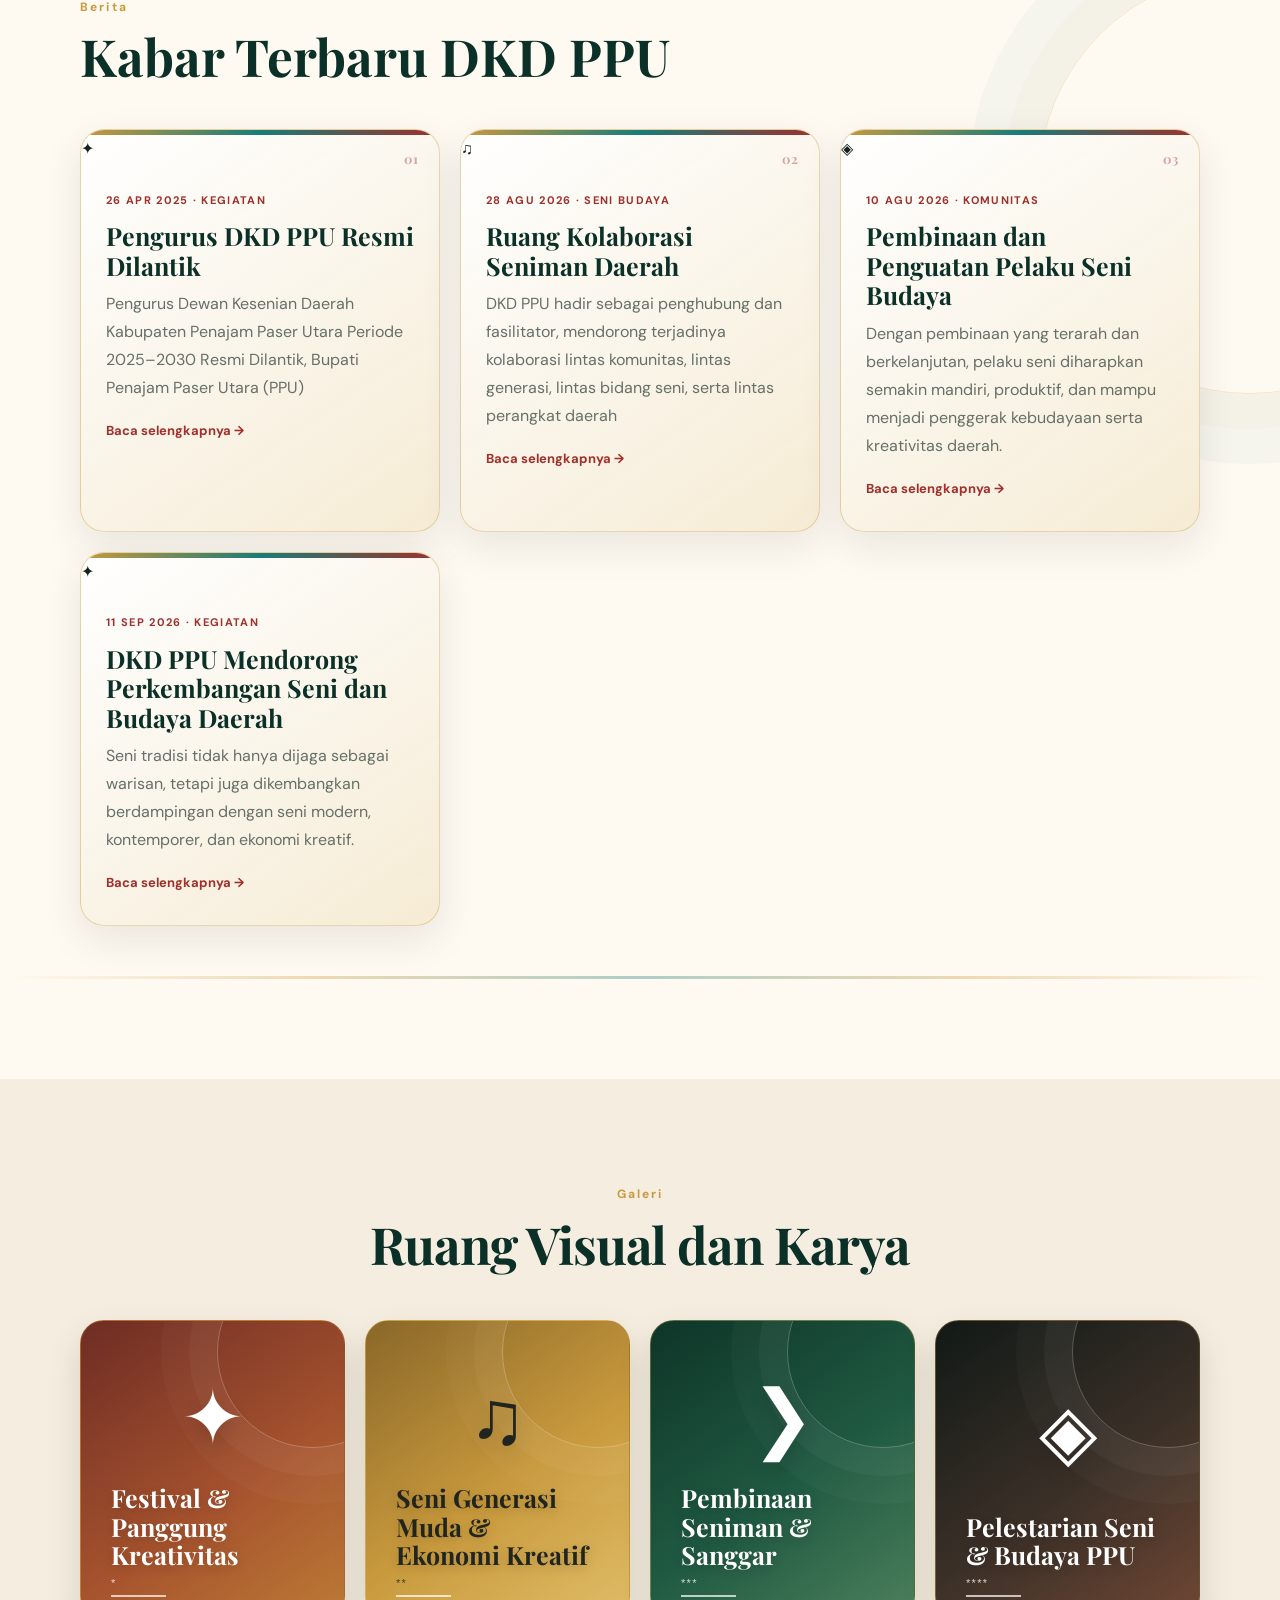
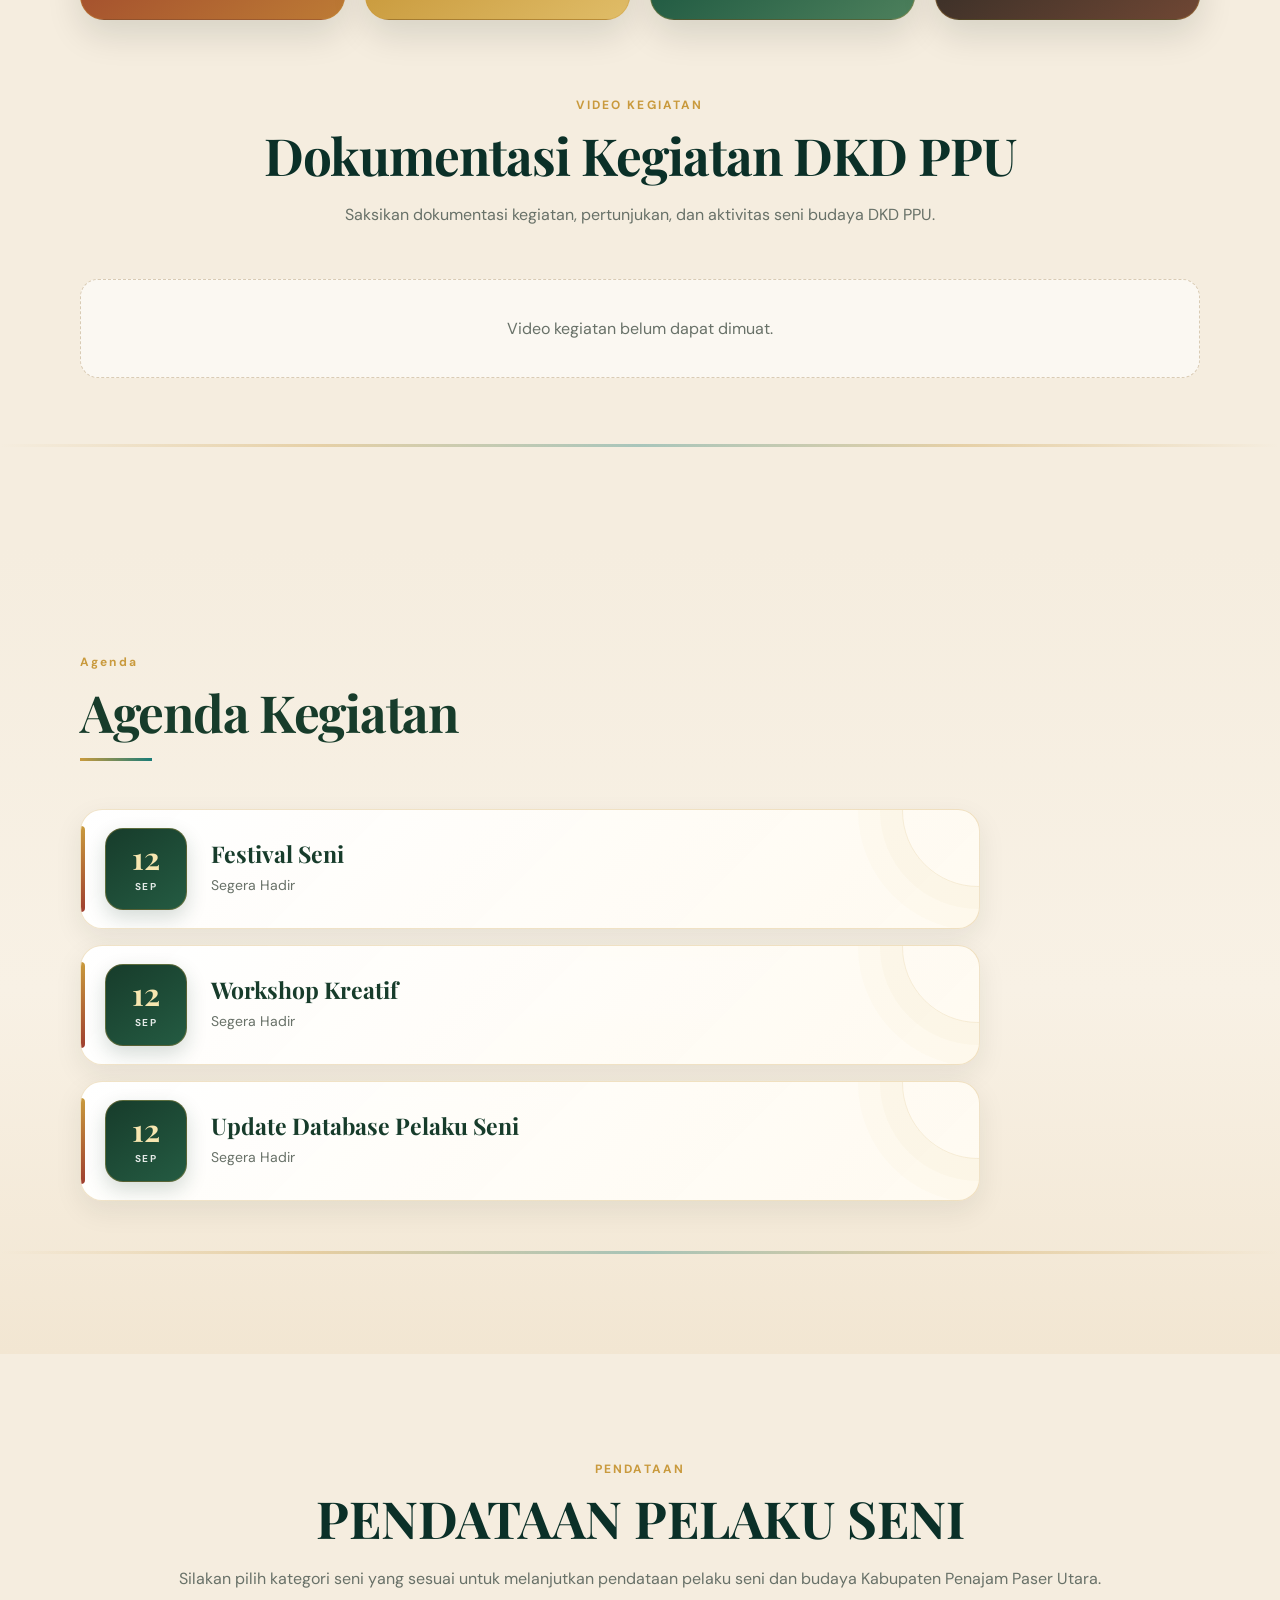
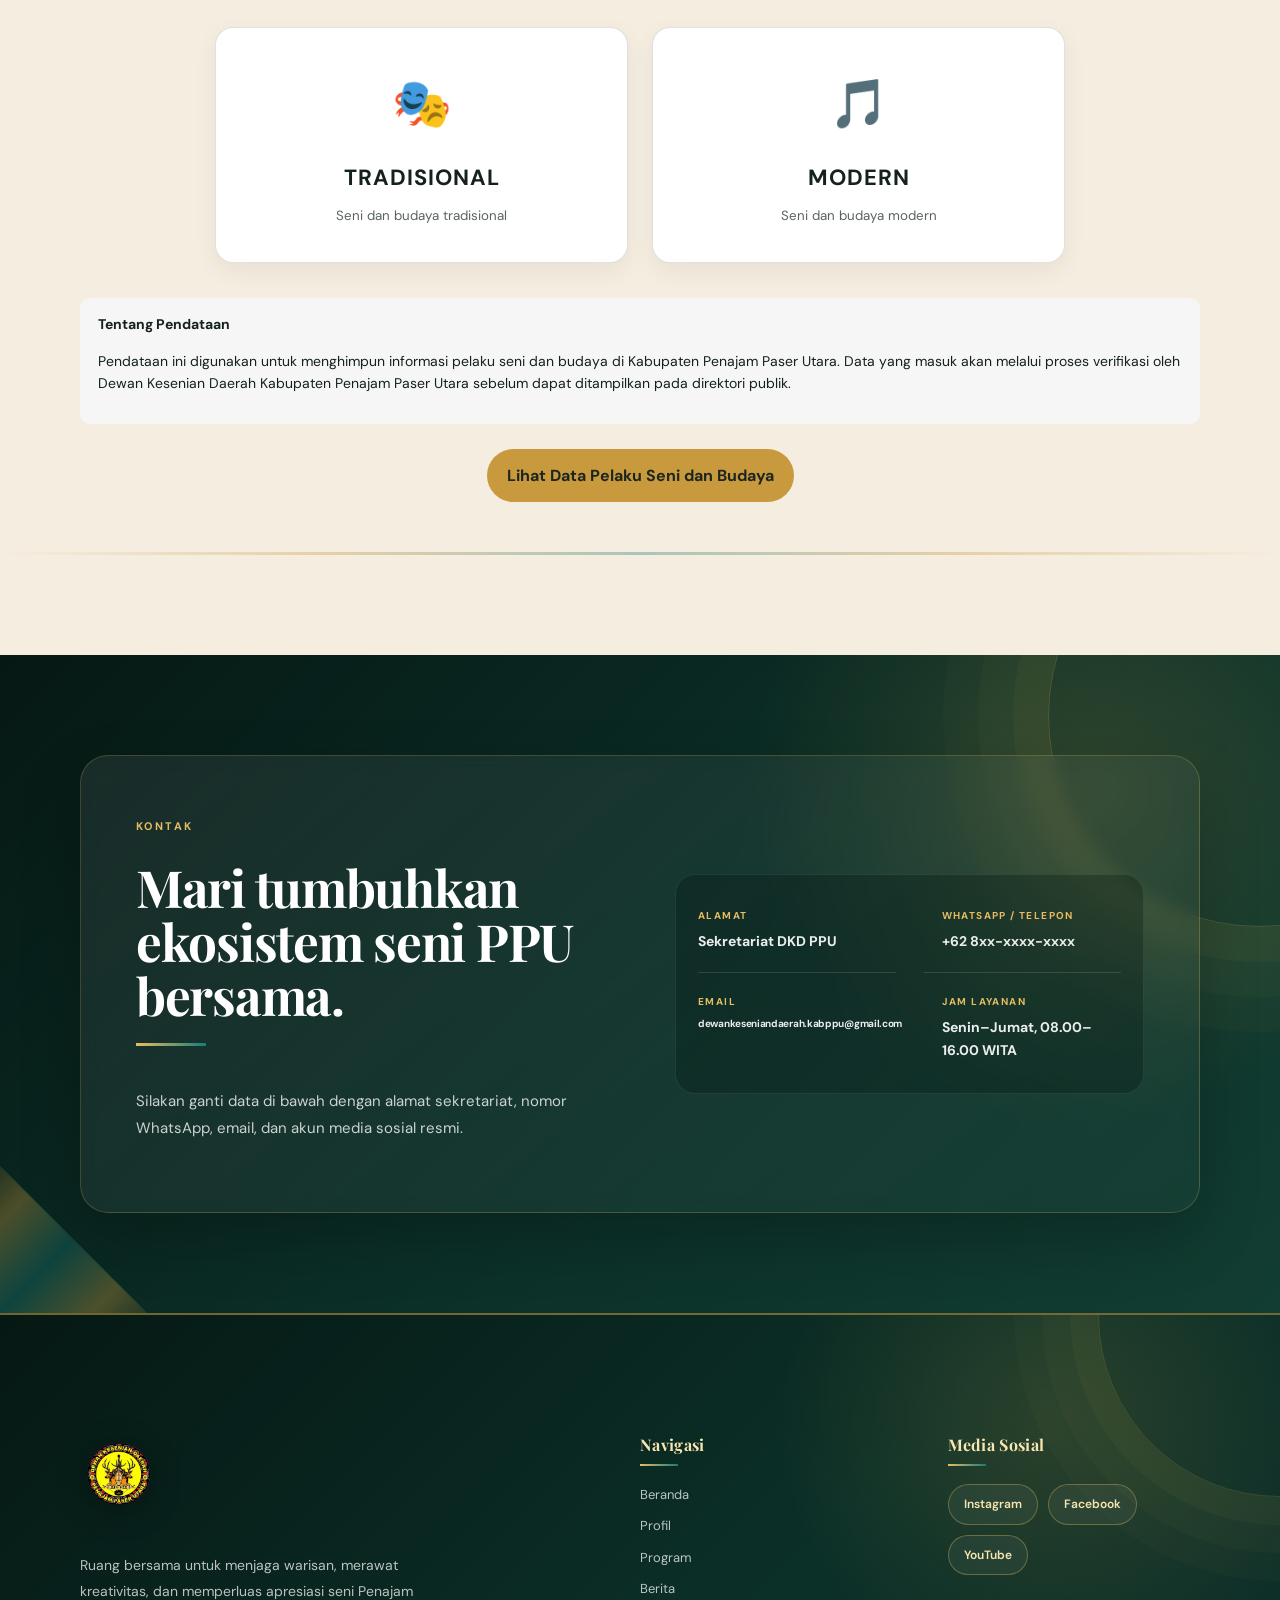
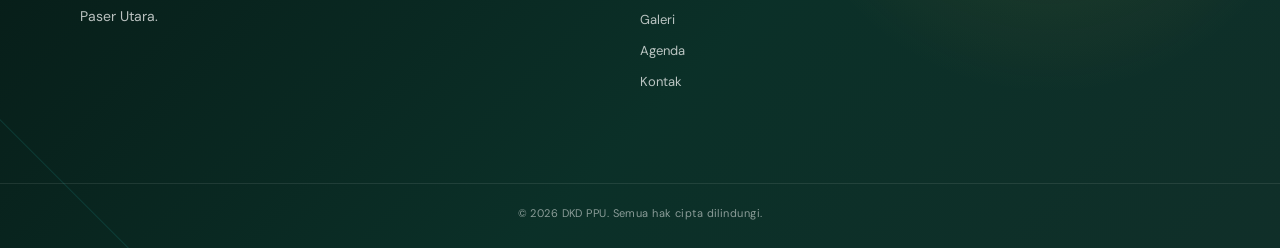
==== commit 8fba5259: "Perbaiki tampilan tombol pendaftaran pelaku seni" ====
--- a/index.html
+++ b/index.html
@@ -60,9 +60,10 @@
     Lihat Program
   </a>
 
-  <a class="btn btn-pendataan" href="#pendataan">
-    ✦ DAFTARKAN DIRI ATAU GRUP SENI ANDA ✦
-  </a>
+ <a class="btn btn-pendataan" href="#pendataan">
+  DAFTARKAN DIRI
+  <span>ATAU GRUP SENI ANDA</span>
+</a>
 
   <a class="btn btn-ghost" href="#kontak">
     Hubungi DKD PPU
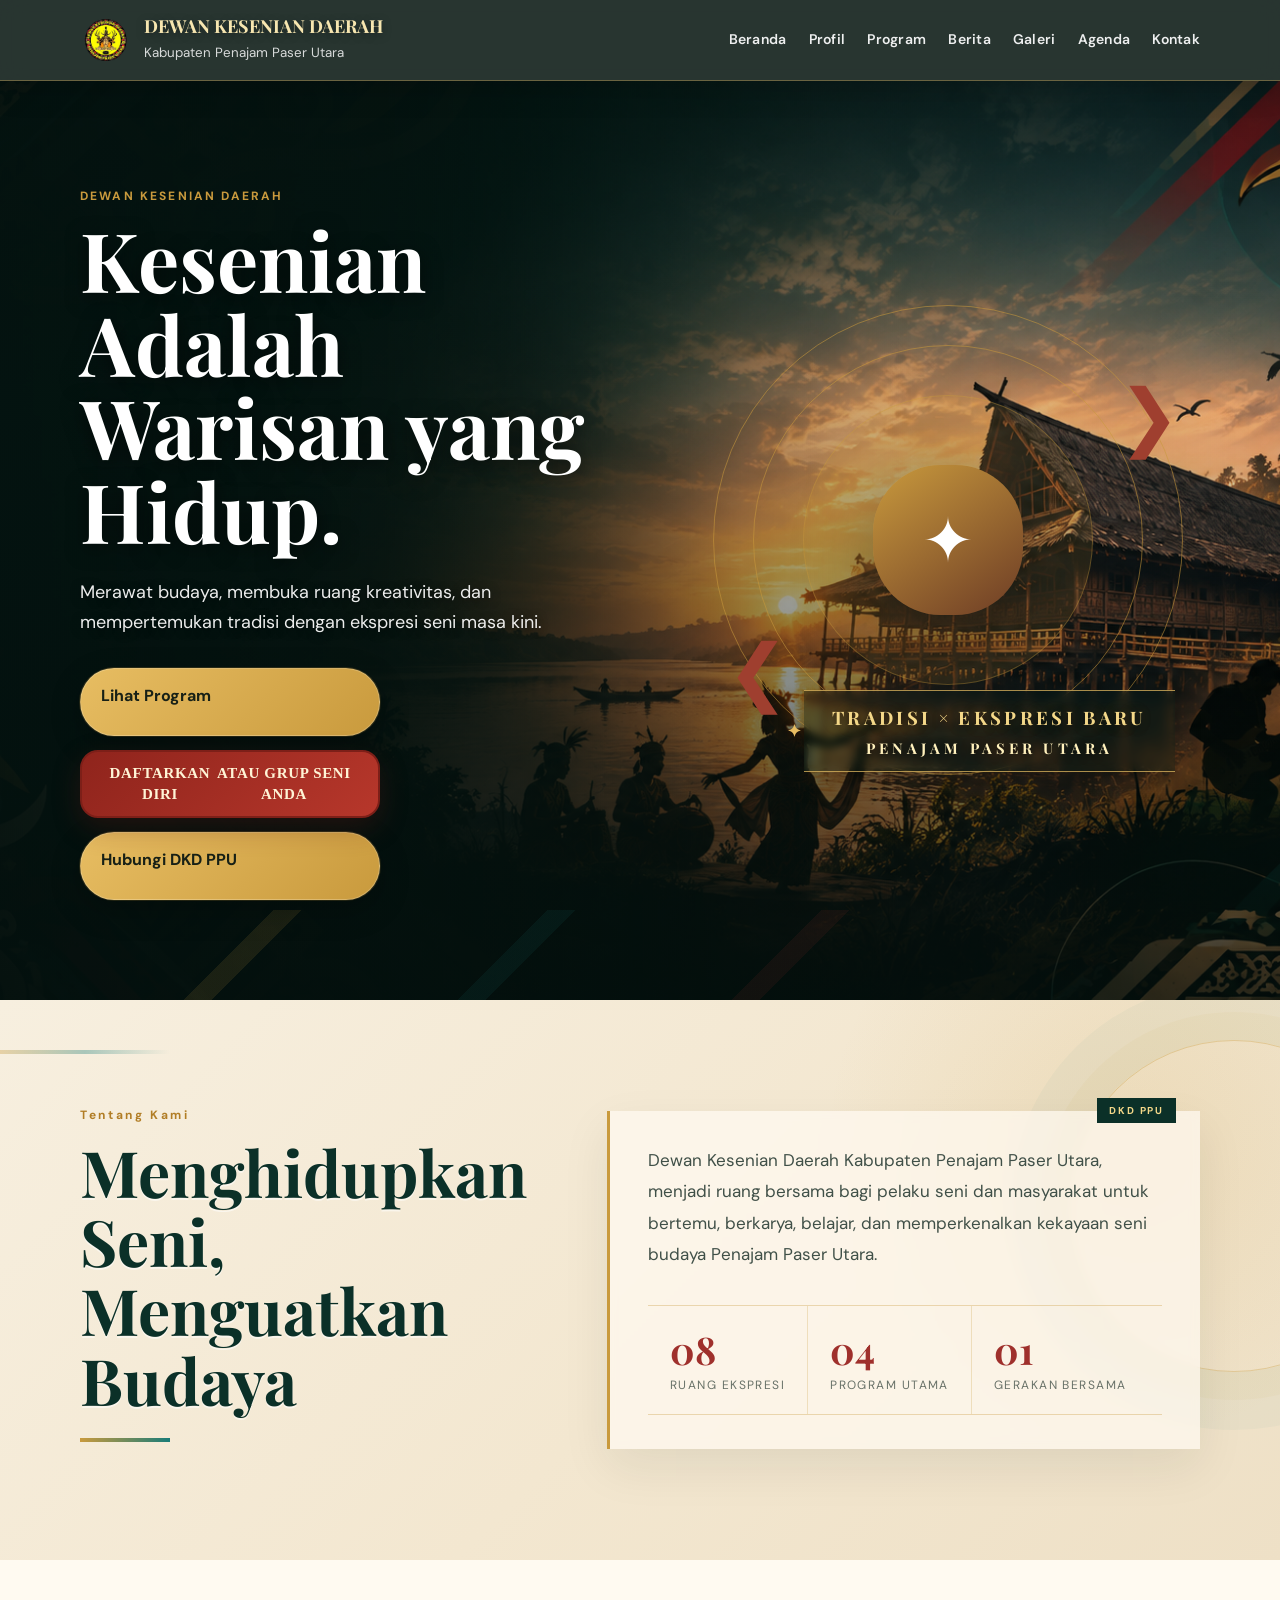
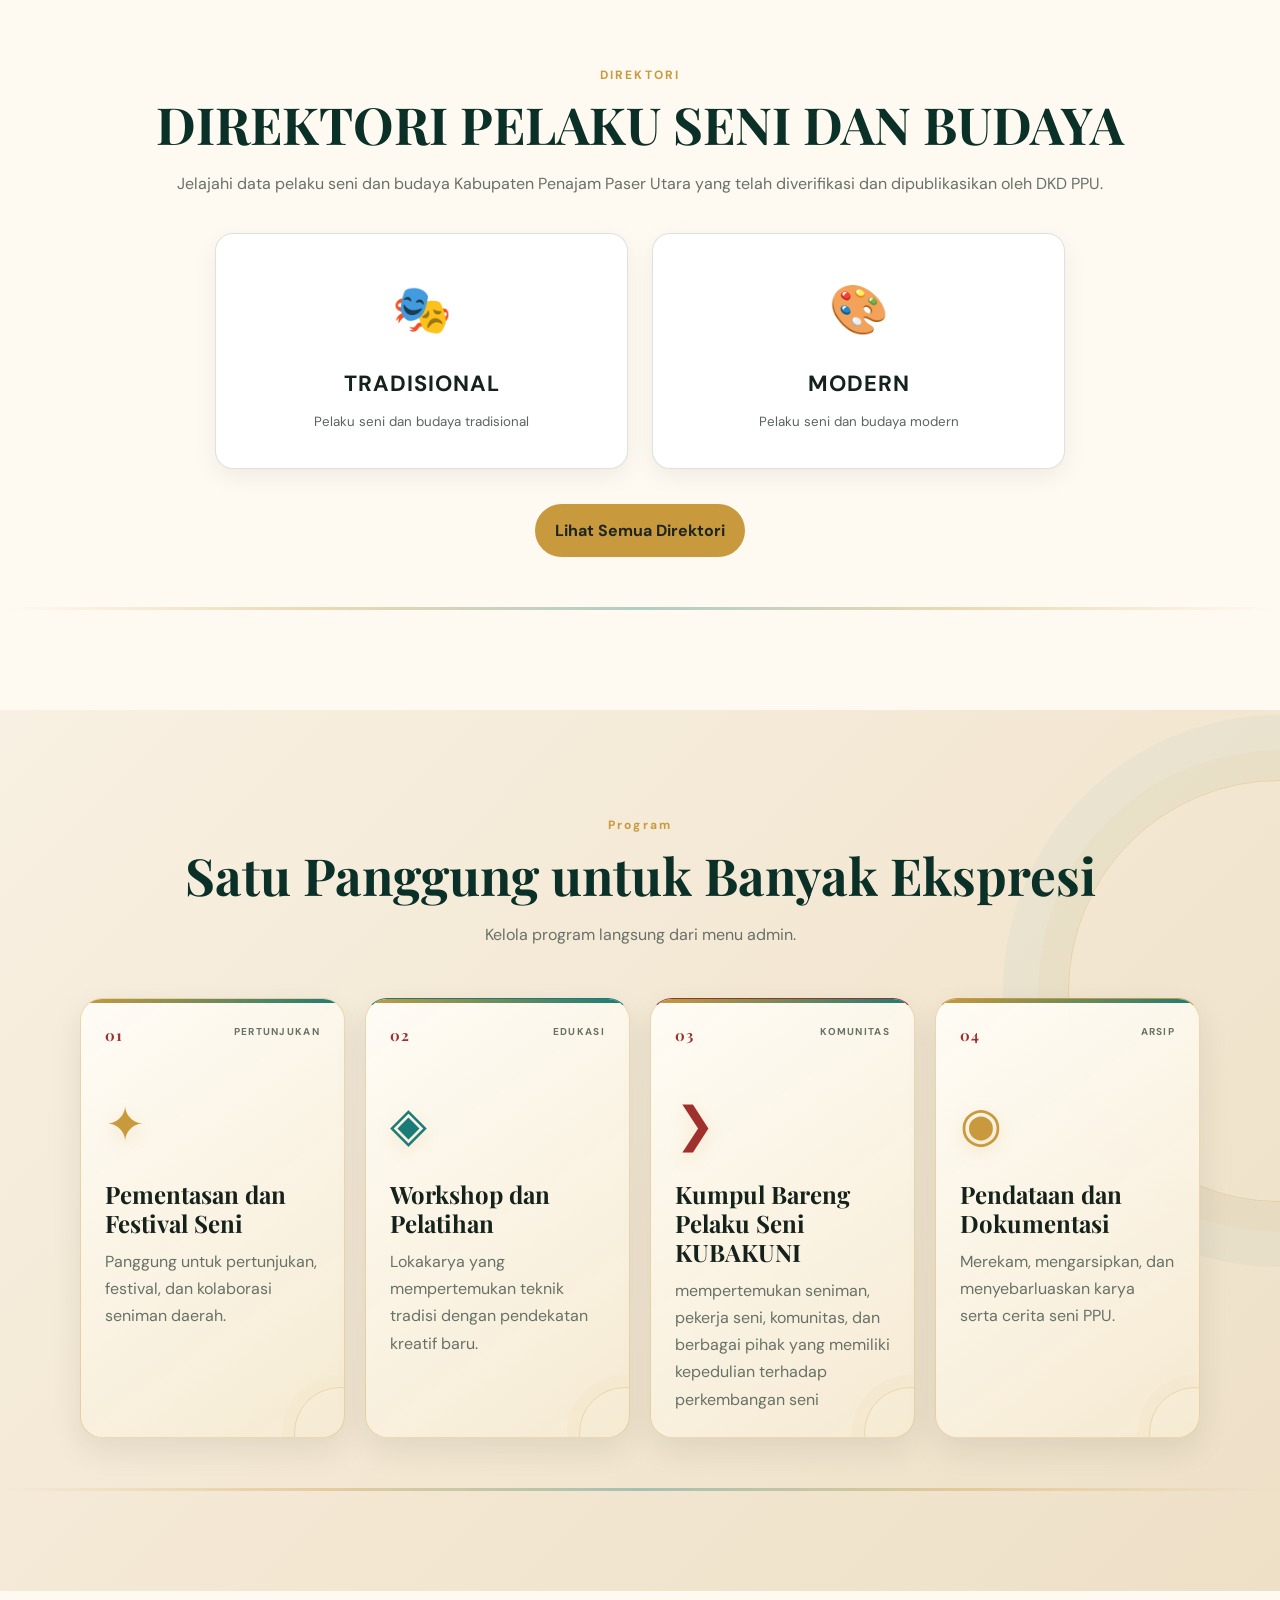
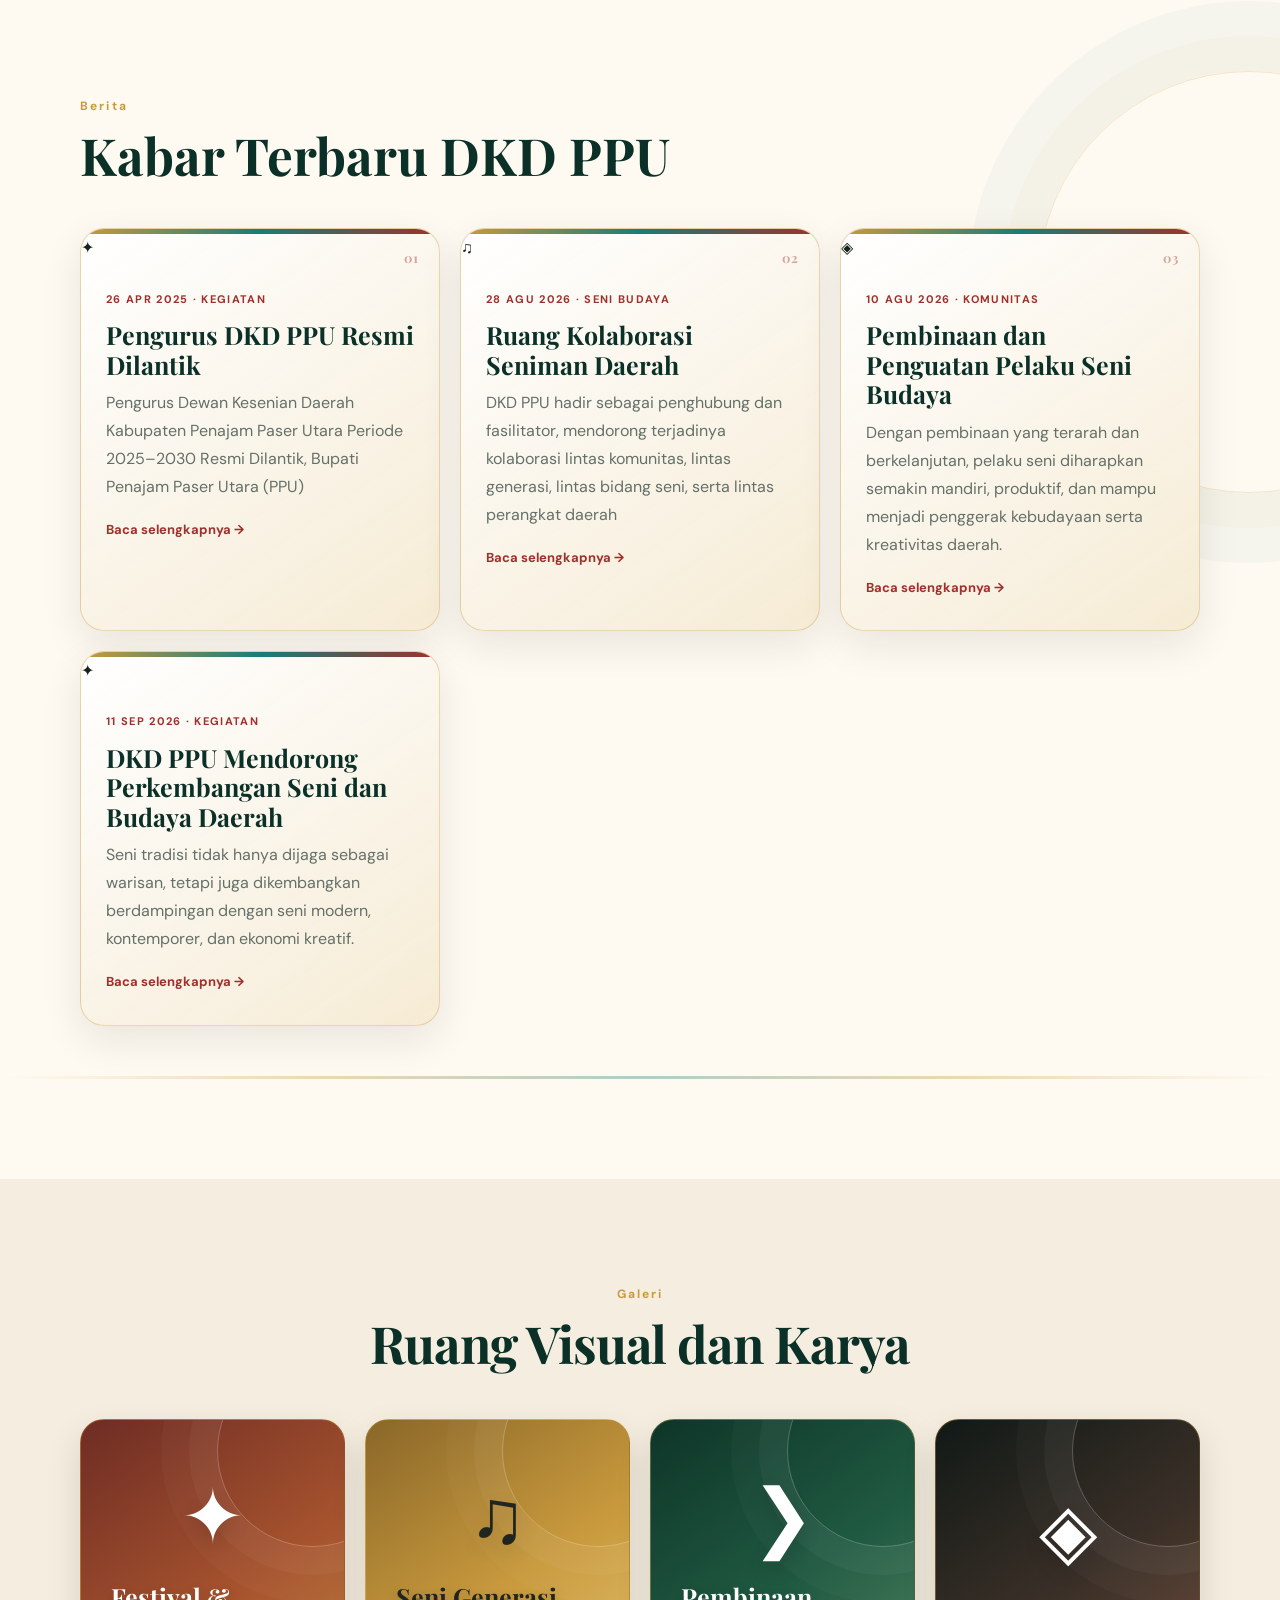
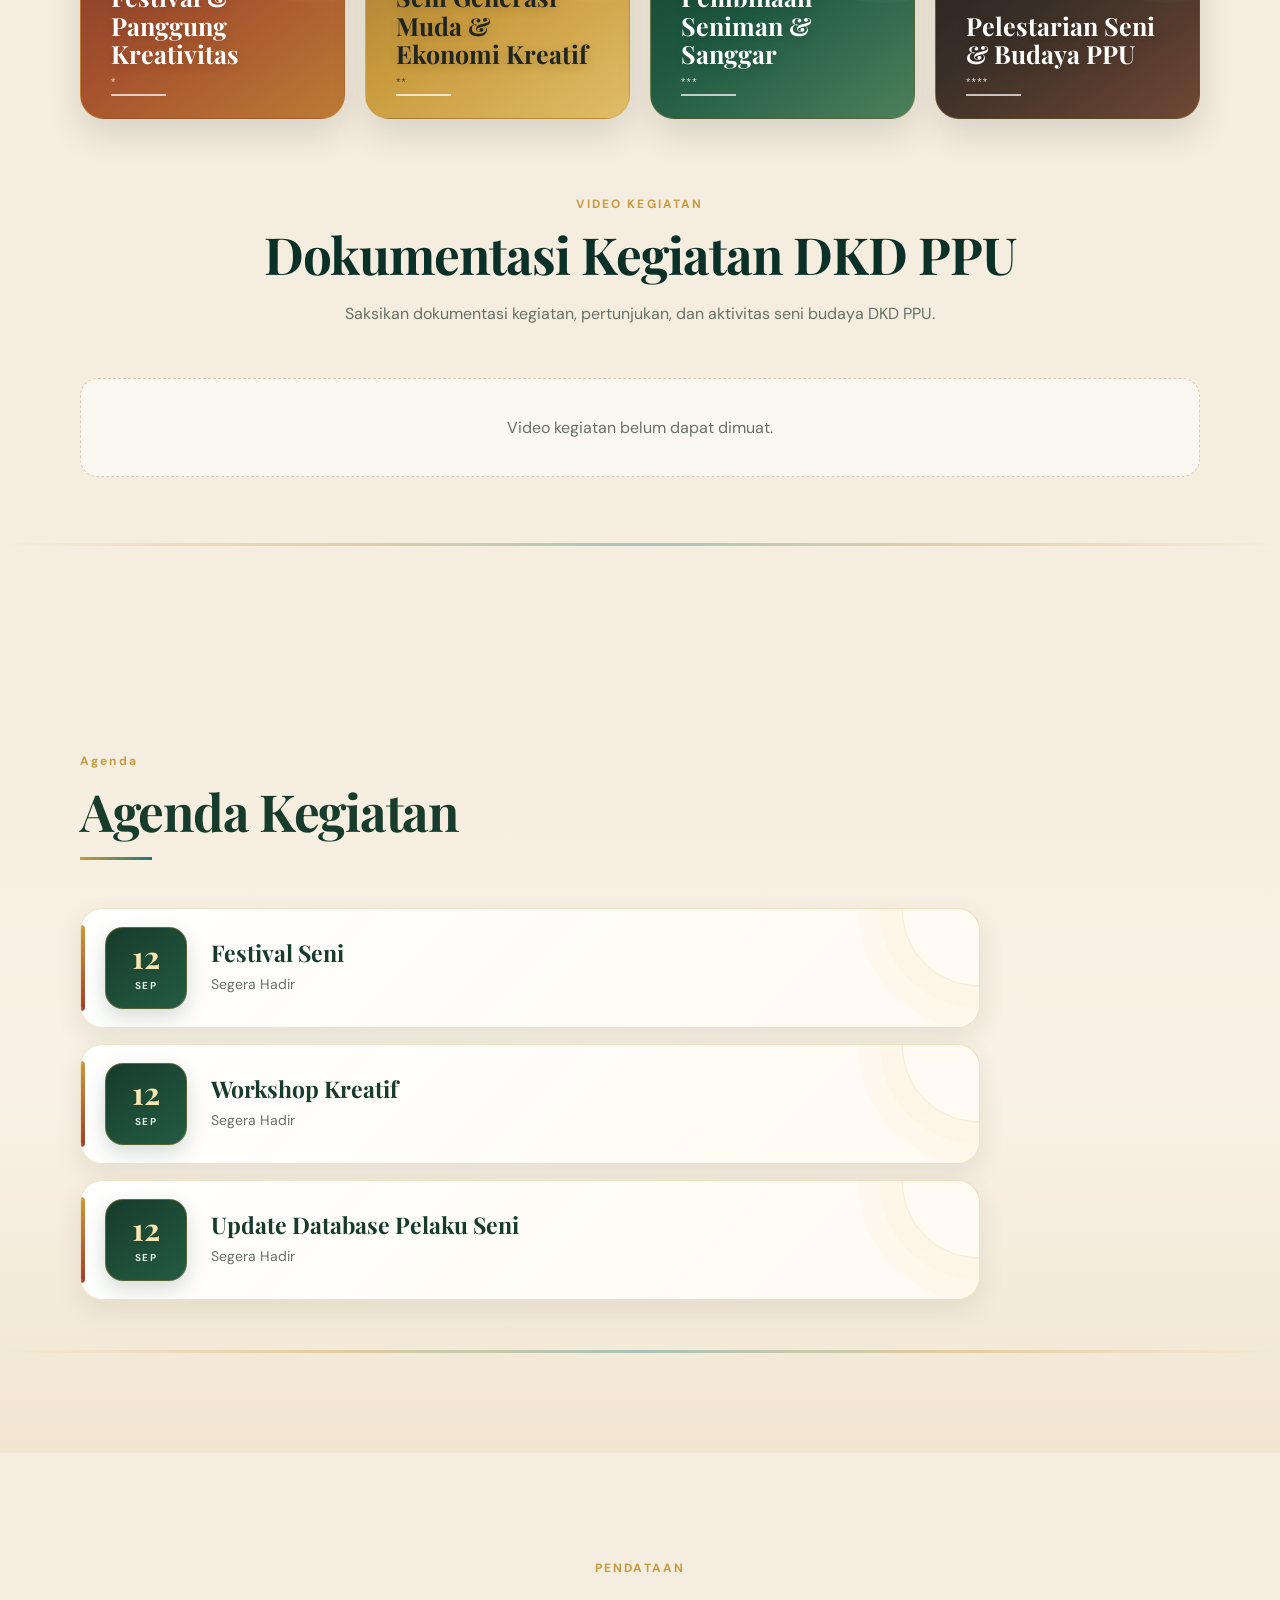
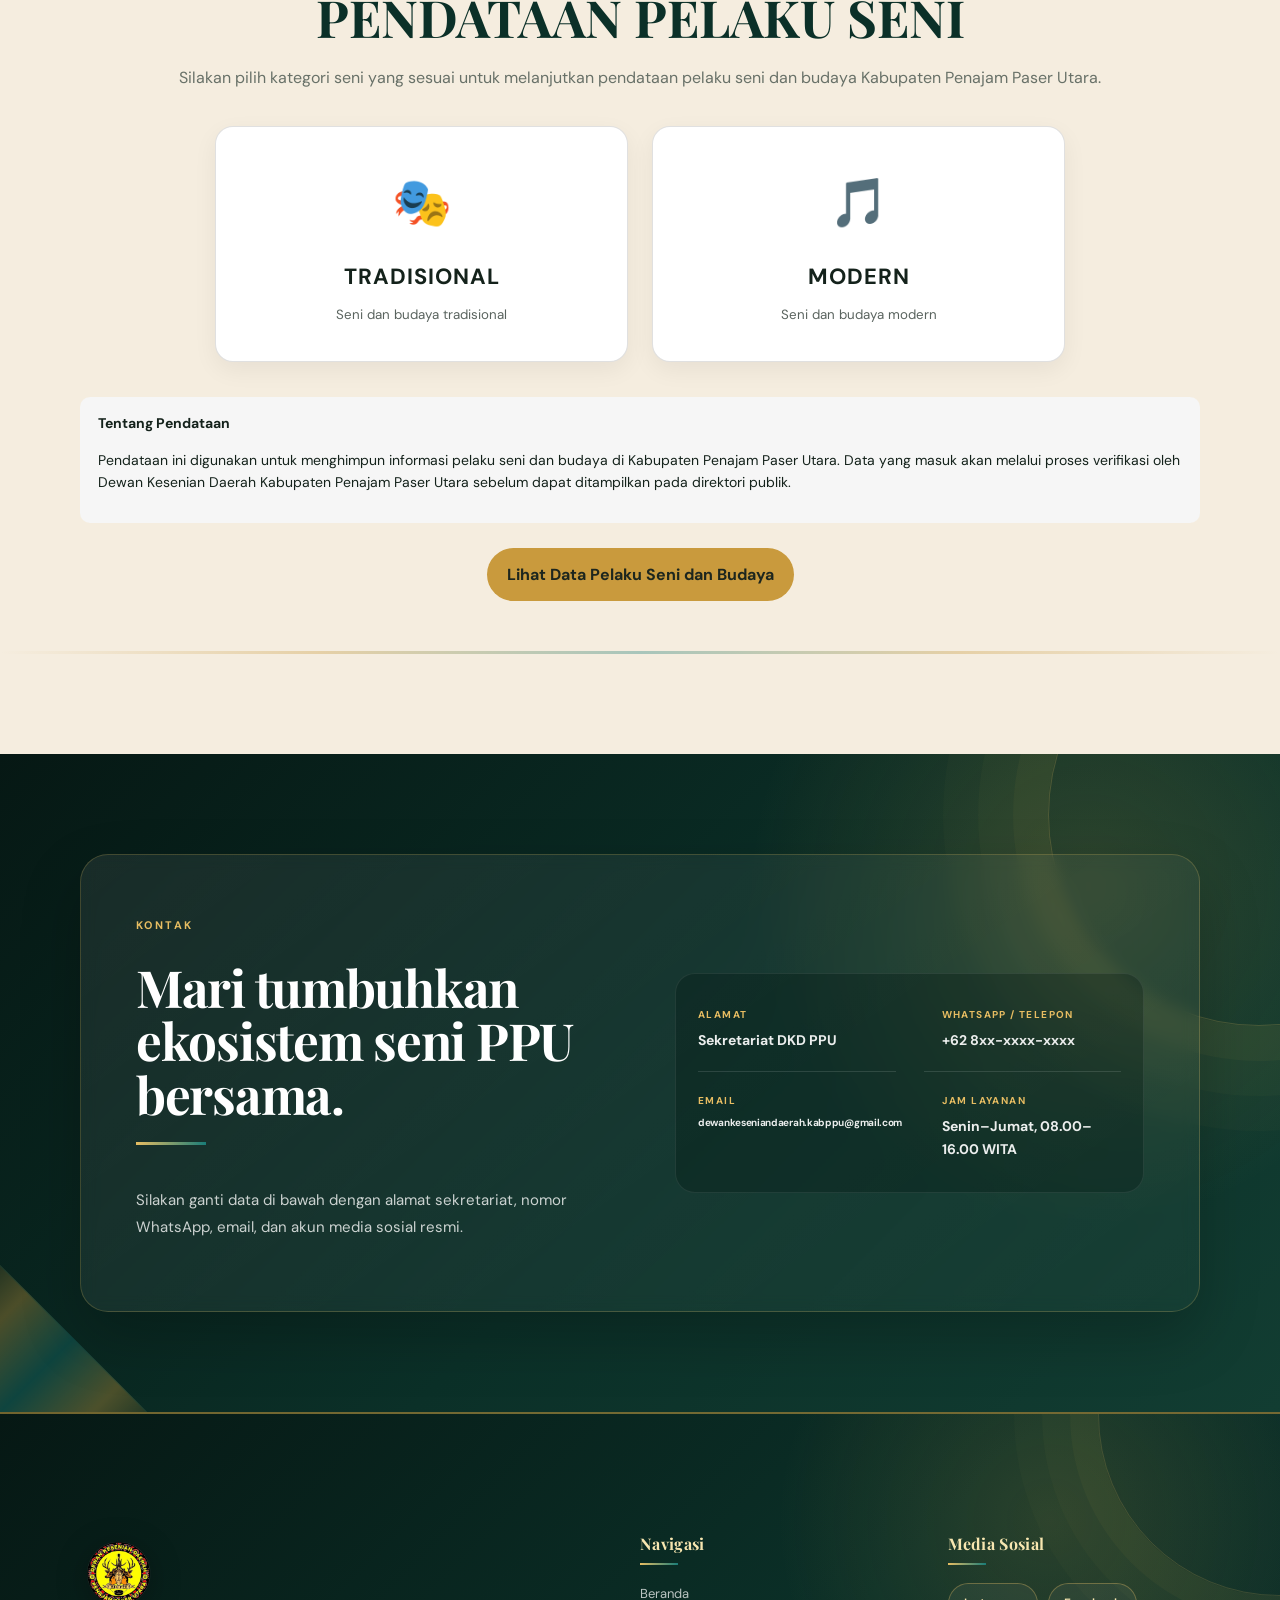
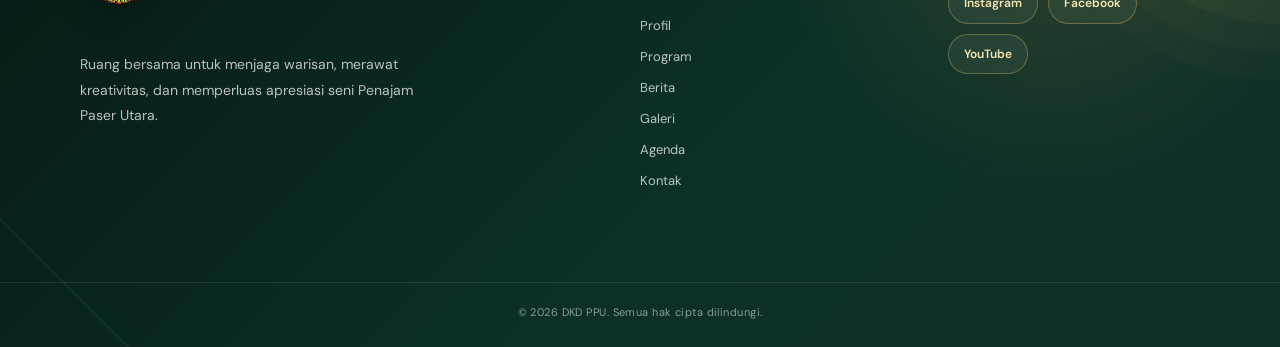
==== commit 2690f00b: "Perbaiki teks tombol pendaftaran" ====
--- a/index.html
+++ b/index.html
@@ -61,7 +61,7 @@
   </a>
 
  <a class="btn btn-pendataan" href="#pendataan">
-  DAFTARKAN DIRI
+  <span>DAFTARKAN DIRI</span>
   <span>ATAU GRUP SENI ANDA</span>
 </a>
 
--- a/style.css
+++ b/style.css
@@ -2532,41 +2532,126 @@
   }
 }
 
+
 /* =================================
    TOMBOL UTAMA PENDATAAN
    ================================= */
 
 .btn-pendataan {
   position: relative;
+
   display: inline-flex;
   align-items: center;
   justify-content: center;
-  min-height: 58px;
-  padding: 15px 28px;
-  border: 2px solid #c89b3c;
-  border-radius: 16px;
-  background: linear-gradient(135deg, #c89b3c, #e0bb61);
-  color: #073b2f;
-  font-weight: 800;
-  letter-spacing: .03em;
+
+  width: 300px;
+  min-width: 300px;
+  min-height: 68px;
+
+  box-sizing: border-box;
+  padding: 8px 24px;
+
+border: 2px solid #7d1f18 !important;
+border-radius: 18px;
+
+background: linear-gradient(
+  135deg,
+  #8f241c,
+  #b7372b
+) !important;
+
+color: #fff4d6 !important;
+
+  font-family: Georgia, "Times New Roman", serif;
+  font-size: 15px;
+  font-weight: 700;
+
+  letter-spacing: .045em;
+  line-height: 1.4;
+
   text-transform: uppercase;
-  box-shadow: 0 10px 25px rgba(0,0,0,.16);
-  transform: scale(1.05);
-  transition: .3s ease;
-}
+  text-align: center;
+
+  box-shadow:
+    0 10px 28px rgba(95, 25, 18, .32);
+
+  transition:
+    transform .3s ease,
+    box-shadow .3s ease,
+    background .3s ease;
+}
+
+.hero .btn-pendataan {
+  background: linear-gradient(
+    135deg,
+    #8f241c,
+    #b7372b
+  ) !important;
+
+  color: #fff4d6 !important;
+
+  border: 2px solid #7d1f18 !important;
+
+  box-shadow:
+    0 10px 28px rgba(95, 25, 18, .32) !important;
+}
+
+
+/* =================================
+   EFEK SAAT MOUSE DI ATAS
+   ================================= */
 
 .btn-pendataan:hover {
-  transform: scale(1.08) translateY(-3px);
-  box-shadow: 0 15px 30px rgba(0,0,0,.22);
-}
-
-.btn-pendataan:active {
-  transform: scale(1.02);
+
+  background: linear-gradient(
+    135deg,
+    #741a15,
+    #9f2b23
+  );
+
+  transform: translateY(-3px);
+
+  box-shadow:
+    0 15px 35px rgba(95, 25, 18, .42);
 }
 
 
 /* =================================
-   TOMBOL PENDATAAN DI HP
+   UKURAN SERAGAM TOMBOL BERANDA
+   ================================= */
+
+.hero-actions .btn {
+  width: 300px;
+  min-width: 300px;
+  min-height: 68px;
+
+  box-sizing: border-box;
+}
+
+
+/* =================================
+   TULISAN TOMBOL PENDAFTARAN
+   ================================= */
+
+.hero-actions .btn-pendataan {
+
+  font-family:
+    Georgia,
+    "Times New Roman",
+    serif;
+
+  font-size: 15px;
+  font-weight: 700;
+
+  letter-spacing: .045em;
+  line-height: 1.4;
+
+  white-space: normal;
+}
+
+
+/* =================================
+   TOMBOL BERANDA DI HP
    ================================= */
 
 @media(max-width:700px) {
@@ -2576,14 +2661,26 @@
     align-items: stretch;
   }
 
+  .hero-actions .btn,
+  .hero-actions .btn-pendataan {
+
+    width: 100%;
+    min-width: 0;
+
+    min-height: 64px;
+  }
+
   .btn-pendataan {
-    min-height: 60px;
-    transform: none;
+
     font-size: 14px;
+
+    letter-spacing: .035em;
   }
 
   .btn-pendataan:hover {
-    transform: translateY(-2px);
-  }
-
-}
+
+    transform:
+      translateY(-2px);
+  }
+   
+}
